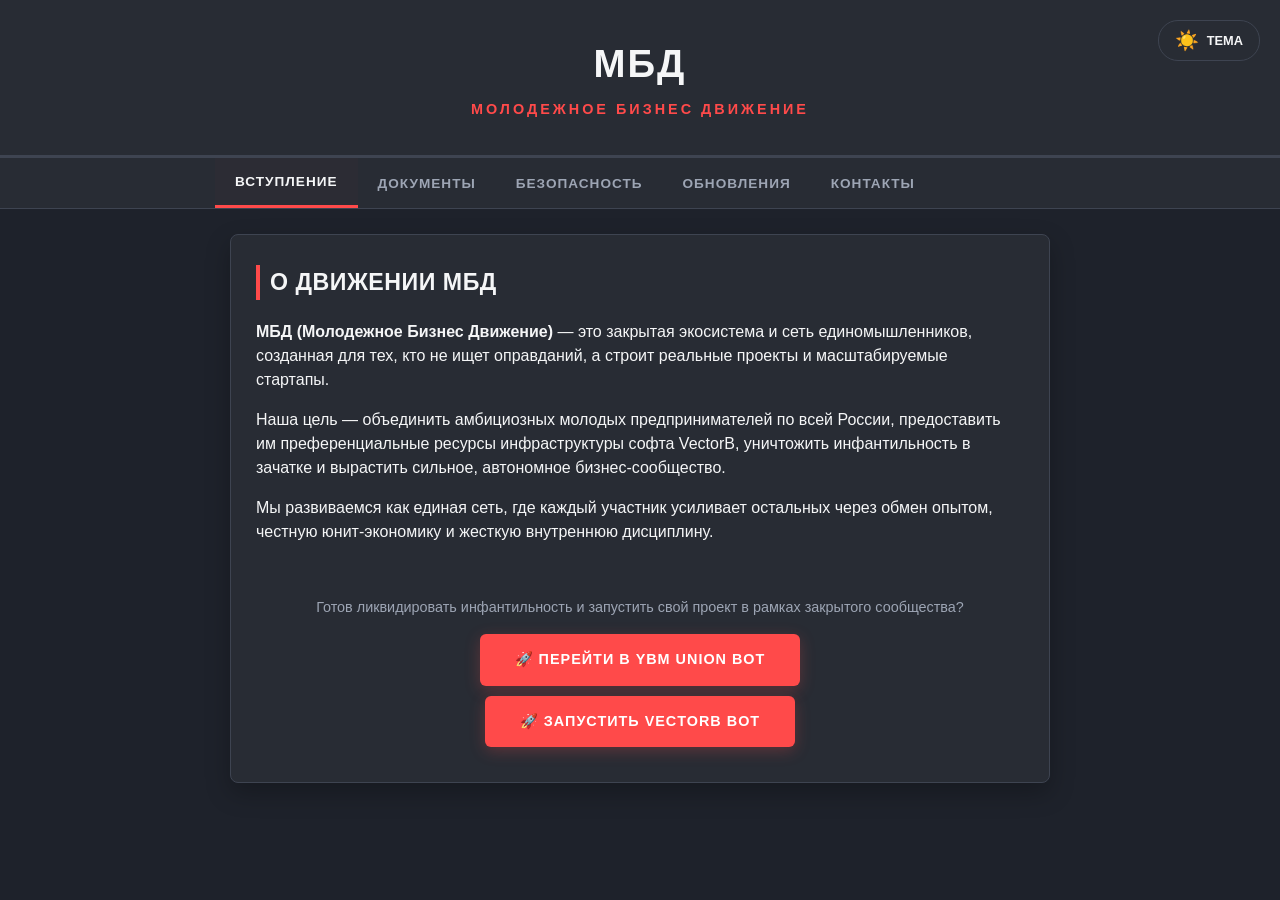
==== index.html @ 282df5e1 "Update index.html" ====
<!DOCTYPE html>
<html lang="ru">
<head>
    <meta charset="UTF-8">
    <meta name="viewport" content="width=device-width, initial-scale=1.0, maximum-scale=1.0, user-scalable=no">
    <title>МБД — Официальная Платформа</title>
    <link rel="stylesheet" href="css/styles.css">
    <style>
        .btn-group {
            display: flex;
            flex-direction: column;
            gap: 10px;
            align-items: center;
            margin-top: 15px;
            margin-bottom: 5px;
        }
    </style>
</head>
<body>

<header>
    <h1>МБД</h1>
    <p>Молодежное Бизнес Движение</p>
    <button class="theme-toggle">
        <span class="icon">☀️</span>
        <span>Тема</span>
    </button>
</header>

<div class="nav-container">
    <div class="nav-tabs">
        <button class="tab-btn active" onclick="openTab(event, 'about')">Вступление</button>
        <button class="tab-btn" onclick="openTab(event, 'docs')">Документы</button>
        <button class="tab-btn" onclick="openTab(event, 'security')">Безопасность</button>
        <button class="tab-btn" onclick="openTab(event, 'updates')">Обновления</button>
        <button class="tab-btn" onclick="openTab(event, 'contacts')">Контакты</button>
    </div>
</div>

<div class="container">

    <div id="about" class="tab-content active">
        <h2>О Движении МБД</h2>
        <p><b>МБД (Молодежное Бизнес Движение)</b> — это закрытая экосистема и сеть единомышленников, созданная для тех, кто не ищет оправданий, а строит реальные проекты и масштабируемые стартапы.</p>
        <p>Наша цель — объединить амбициозных молодых предпринимателей по всей России, предоставить им преференциальные ресурсы инфраструктуры софта VectorB, уничтожить инфантильность в зачатке и вырастить сильное, автономное бизнес-сообщество.</p>
        <p>Мы развиваемся как единая сеть, где каждый участник усиливает остальных через обмен опытом, честную юнит-экономику и жесткую внутреннюю дисциплину.</p>
        <br>
        <p class="muted-p" style="text-align: center;">Готов ликвидировать инфантильность и запустить свой проект в рамках закрытого сообщества?</p>
        <div class="btn-group">
            <a href="https://t.me/YBM_Union_bot" class="btn-link">🚀 Перейти в YBM Union Bot</a>
            <a href="https://t.me/helptoIP_bot" class="btn-link">🚀 Запустить VectorB Bot</a>
        </div>
    </div>

    <div id="docs" class="tab-content">
        <h2>Нормативные Acts и Регламенты</h2>
        <p>Официальные регламенты нашего сообщества. Обязательны к изучению каждым резидентом движения:</p>

        <div class="item-list">
            <div class="list-item">
                <div class="item-info">
                    <b>Манифест МБД v1.0</b>
                    <span>Философия, глобальные цели и миссия развития</span>
                </div>
                <button class="view-btn blue-btn" onclick="openModal('modal-manifest')">Изучить</button>
            </div>
            <div class="list-item">
                <div class="item-info">
                    <b>Кодекс МБД (Правила Игры)</b>
                    <span>Свод внутренних правил чатов и дисциплина движения</span>
                </div>
                <button class="view-btn blue-btn" onclick="openModal('modal-code')">Изучить</button>
            </div>
            <div class="list-item">
                <div class="item-info">
                    <b>Политика конфиденциальности (NDA)</b>
                    <span>Соглашение о неразглашении внутренней инсайдерской информации</span>
                </div>
                <button class="view-btn blue-btn" onclick="openModal('modal-privacy')">Изучить</button>
            </div>
        </div>

        <h3 style="margin-top: 35px;">Иерархическая структура экосистемы</h3>
        <p class="muted-p">Система построена на принципах меритократии: статус и влияние внутри движения подтверждаются исключительно реальными действиями.</p>

        <div class="table-responsive">
            <table class="pdf-table">
                <thead>
                    <tr>
                        <th>Уровень</th>
                        <th>Статус</th>
                        <th>Главная функция</th>
                    </tr>
                </thead>
                <tbody>
                    <tr>
                        <td><b>Уровень 1</b></td>
                        <td>Общий круг</td>
                        <td>Первичный отбор, фильтрация инфантильности, базовая адаптация новичков.</td>
                    </tr>
                    <tr>
                        <td><b>Уровень 2</b></td>
                        <td>Стартаперы</td>
                        <td>Операционное развитие, обмен опытом, краш-тесты бизнес-моделей.</td>
                    </tr>
                    <tr>
                        <td><b>Уровень 3</b></td>
                        <td>Финансисты VIP</td>
                        <td>Стратегическое партнерство, менторство, внутренние пулы капитала и фонды.</td>
                    </tr>
                </tbody>
            </table>
        </div>
    </div>

    <div id="security" class="tab-content">
        <h2>Безопасность и Техническая Документация (VectorB)</h2>
        <p>Экосистема МБД функционирует на базе передовых IT-решений ядра VectorB. Мы уделяем ключевое внимание защите архитектуры передачи и хранения конфиденциальных данных наших резидентов.</p>
        <h3>Защита передачи данных</h3>
        <p>Все запросы клиентов и данные участников внутри Telegram-ботов шифруются и проходят предварительную фильтрацию ИИ. Обмен информацией с серверами баз данных и внешними API (включая DeepSeek API) осуществляется строго по защищенным TLS-протоколам.</p>
        <h3>Безопасность хранения</h3>
        <p>Персональные данные и логи модерации хранятся в изолированных реляционных базах данных с ограниченным уровнем доступа. Любые попытки несанкционированного слива инсайдов мгновенно пресекаются системами автоматической киберзащиты.</p>
    </div>

    <div id="updates" class="tab-content">
        <h2>Лента обновлений платформы</h2>
        <p>Последние технические, архитектурные и организационные изменения в экосистеме МБД:</p>
        <div class="item-list" id="newsList"></div>
    </div>

    <div id="contacts" class="tab-content">
        <h2>Контакты</h2>
        <p>Официальные каналы связи с ядром движения МБД:</p>
        <div class="item-list">
            <div class="list-item">
                <div class="item-info">
                    <b>Связь с ядром</b>
                    <span>Основной канал для вопросов и предложений</span>
                </div>
                <a href="https://t.me/g82891y48927kf93" class="view-btn" target="_blank">Написать</a>
            </div>
            <div class="list-item">
                <div class="item-info">
                    <b>Партнёр VectorB</b>
                    <span>По вопросам партнёрства и интеграций</span>
                </div>
                <a href="https://t.me/vectorBrepresent" class="view-btn blue-btn" target="_blank">Написать</a>
            </div>
        </div>
    </div>
</div>

<div id="modal-manifest" class="modal-overlay" onclick="closeModalOnOverlay(event, 'modal-manifest')">
    <div class="modal-window">
        <h2>МАНИФЕСТ МБД: ТОЧКА ВХОДА</h2>
        <p><b>1. МЫ НЕ ЖДЕМ РАЗРЕШЕНИЯ.</b><br>Нам говорят: «Сначала доучись», «Найди нормальную работу», «Ты еще мал». Мы уважаем образование, но не принимаем режим ожидания. Наш бизнес начинается сейчас. Мы не спрашиваем позволения быть успешными — мы просто ими становимся.</p>
        <p><b>2. АНТИ-ХАЙП И РЕАЛЬНЫЕ ДЕЛА.</b><br>В МБД не место тем, кто «мнет титьки» и кормит завтраками. Мы ценим действие выше идеи. Ошибаться — это нормально. Сидеть на месте и ныть — нет. Здесь либо ты строишь проект, либо ты просто зритель, которому скоро укажут на дверь.</p>
        <p><b>3. ИЕРАРХИЯ РЕЗУЛЬТАТА.</b><br>У нас нет «главных» по знакомству, есть только статус, подтвержденный делом:</p>
        <ul>
            <li><b>Общий круг:</b> Здесь все, кто в теме и хочет расти.</li>
            <li><b>Стартаперы:</b> Те, кто перешел от слов к делу и пилит свой продукт.</li>
            <li><b>Финансисты VIP:</b> Элита. Те, кто уже считает реальную прибыль, понимает экономику и помогает «младшим» не наступить на грабли.</li>
        </ul>
        <p><b>4. ВЗАИМОПОМОЩЬ И РЕСУРСЫ.</b><br>МБД — это не только чат, это доступ к инструментам. Каждый участник получает льготы на экосистему VectorB: помощь в расчетах, упаковку бизнес-планов и аудит. Мы делимся связями и опытом, потому что успех одного из нас — это успех всего движения.</p>
        <p><b>МБД — ЭТО ДВИЖЕНИЕ ТЕХ, КТО РЕШИЛ ВЗЯТЬ СВОЁ.</b></p>
        <button class="modal-close-btn" onclick="closeModal('modal-manifest')">ОК</button>
    </div>
</div>

<div id="modal-code" class="modal-overlay" onclick="closeModalOnOverlay(event, 'modal-code')">
    <div class="modal-window">
        <h2>Кодекс МБД: Правила Игры</h2>
        <p class="muted-p">Вступая в МБД, ты принимаешь эти условия. Незнание не освобождает от бана. У нас нет «второго шанса», есть только дисциплина.</p>
        <h3>1. ЧТО НУЖНО И МОЖНО ДЕЛАТЬ:</h3>
        <ul>
            <li><b>Действовать.</b> Твоя главная задача — прогресс. Задавай вопросы по делу, делись результатами, предлагай идеи.</li>
            <li><b>Помогать своим.</b> Если ты шаришь в теме, в которой новичок «плавает» — помоги. Мы растем как сеть, а не как стадо одиночек.</li>
            <li><b>Аргументировать.</b> Любая критика чужого стартапа должна быть обоснованной. «Это фигня» — бан.</li>
            <li><b>Использовать ресурсы.</b> Пользуйся преференциями VectorB с умом.</li>
        </ul>
        <h3>2. КАТЕГОРИЧЕСКИ ЗАПРЕЩЕНО:</h3>
        <ul>
            <li><b>Инфантильность и нытье.</b> Нам нужны те, кто ищет способы, а не оправдания. Фразы в стиле «я слишком молод» — билет на выход.</li>
            <li><b>Токсичность и деструктив.</b> Переход на личности, оскорбления участников, высмеивание чужих идей.</li>
            <li><b>Спам и «темки».</b> Попытки впарить участникам сомнительные схемы, пирамиды или рекламу.</li>
            <li><b>Слив информации.</b> Всё, что обсуждается внутри закрытых групп, остается внутри. За слив — вечный бан.</li>
        </ul>
        <button class="modal-close-btn" onclick="closeModal('modal-code')">ОК</button>
    </div>
</div>

<div id="modal-privacy" class="modal-overlay" onclick="closeModalOnOverlay(event, 'modal-privacy')">
    <div class="modal-window">
        <h2>ПОЛИТИКА КОНФИДЕНЦИАЛЬНОСТИ И ОБРАБОТКИ ПЕРСОНАЛЬНЫХ ДАННЫХ VectorB</h2>
        <p><b>1. ОБЩИЕ ПОЛОЖЕНИЯ</b><br>Настоящая Политика определяет порядок обработки и защиты информации о Пользователях, которая может быть получена проектом VectorB во время использования Пользователем Telegram-бота. Целью является надлежащая защита данных от несанкционированного доступа.</p>
        <p><b>2. СБОР И ЦЕЛИ ОБРАБОТКИ ДАННЫХ</b><br>Проект собирает только те данные, которые необходимы для верификации Пользователя: имя (псевдоним), ответы на вопросы анкеты и контактные данные в Telegram. Цели: идентификация, проверка квалификации (статуса) для предоставления доступа к закрытым ресурсам и обеспечение обратной связи.</p>
        <p><b>3. ЗАЩИТА ИНТЕЛЛЕКТУАЛЬНОЙ СОБСТВЕННОСТИ (NDA)</b><br>Все идеи, концепции, бизнес-планы и стратегии, передаваемые Пользователем в процессе анкетирования, признаются конфиденциальной информацией. Администрация обязуется не использовать полученную информацию в собственных коммерческих целях и не передавать её третьим лицам без явного согласия Пользователя. Обработка данных нейросетевыми модели (DeepSeek API) происходит в изолированном режиме без включения данных Пользователя в общие обучающие выборки (Data Training Opt-out).</p>
        <p><b>4. ТЕХНИЧЕСКАЯ БЕЗОПАСНОСТЬ</b><br>Хранение осуществляется на защищенных серверах с применением средств шифрования. Доступ к администрированию бота имеет строго ограниченный круг лиц. Пользователь имеет право в любой момент потребовать удаления своей анкеты и всех связанных с ней данных.</p>
        <button class="modal-close-btn" onclick="closeModal('modal-privacy')">ОК</button>
    </div>
</div>

<div id="modal-update-ai" class="modal-overlay" onclick="closeModalOnOverlay(event, 'modal-update-ai')">
    <div class="modal-window">
        <h2>Детали обновления: Автомодерация чата</h2>
        <p class="muted-p">Дата релиза: 21 мая 2026 г.</p>
        <p><b>Что было сделано:</b></p>
        <ul>
            <li><b>Интеграция ИИ DeepSeek:</b> В ядро фильтрации чата успешно встроен искусственный интеллект. Бот теперь на лету распознает скрытый спам, рекламу «темок», токсичные высказывания и нецензурную брань.</li>
            <li><b>Премодерация нарушений:</b> При обнаружении подозрительной активности ИИ не просто удаляет текст, а мгновенно пересылает карточку нарушения в личные сообщения Администратора для принятия ручного решения (бан/варн).</li>
            <li><b>Защитная капча:</b> Для новых участников внедрена геймифицированная капча с подсчетом флагов, которая полностью блокирует спам-скрипты на входе.</li>
        </ul>
        <button class="modal-close-btn blue-btn" onclick="closeModal('modal-update-ai')">ОК</button>
    </div>
</div>

<div id="modal-update-web" class="modal-overlay" onclick="closeModalOnOverlay(event, 'modal-update-web')">
    <div class="modal-window">
        <h2>Детали обновления: Масштабирование веб-платформы</h2>
        <p class="muted-p">Дата релиза: 15 мая 2026 г.</p>
        <p><b>Что было сделано:</b></p>
        <ul>
            <li><b>Новый веб-интерфейс:</b> Дизайн сайта полностью адаптирован под строгий, минималистичный стиль официальных регламентов движения МБД (Slate-Grey палитра с контрастными линиями).</li>
            <li><b>Интерактивные модальные окна:</b> Все важные нормативные документы и технические описания убраны во всплывающие окна, оптимизируя пространство и скорость загрузки сайта.</li>
            <li><b>Адаптивность:</b> Интерфейс полностью переработан для бесшовного открытия как через стандартные браузеры, так и внутри WebApp окон мессенджера Telegram.</li>
        </ul>
        <button class="modal-close-btn blue-btn" onclick="closeModal('modal-update-web')">ОК</button>
    </div>
</div>

<div id="universal-news-modal" class="modal-overlay" onclick="closeModalOnOverlay(event, 'universal-news-modal')">
    <div class="modal-window">
        <h2 id="modal-news-title">Название новости</h2>
        <p class="muted-p" id="modal-news-date">Дата</p>
        <div id="modal-news-text" style="margin-top: 15px; color: var(--text-white); font-size: 0.95rem;">
            Текст новости...
        </div>
        <button class="modal-close-btn blue-btn" onclick="closeModal('universal-news-modal')">ОК</button>
    </div>
</div>

<script src="js/main.js"></script>
</body>
</html>
---- css/styles.css ----
:root {
    --bg-main: #1e222b;        /* Глубокий темно-серый */
    --bg-card: #282c34;        /* Графитовый для блоков */
    --accent-red: #ff4a4a;     /* Огненно-красный акцент движения МБД */
    --accent-blue: #4a9eff;    /* Синий акцент для обновлений */
    --text-white: #f5f6f7;     /* Чистый текст */
    --text-muted: #9da5b4;     /* Смягченный текст */
    --border-color: #3e4451;   /* Разделительные линии */
    --input-bg: rgba(0, 0, 0, 0.15);
}

/* Светлая тема - улучшенная читаемость */
[data-theme="light"] {
    --bg-main: #f5f6f7;        /* Светлый фон */
    --bg-card: #ffffff;        /* Белый для блоков */
    --accent-red: #d32f2f;     /* Темно-красный акцент */
    --accent-blue: #1976d2;    /* Темно-синий акцент */
    --text-white: #1a1a1a;     /* Темный текст */
    --text-muted: #4a5568;     /* Смягченный текст */
    --border-color: #e2e8f0;   /* Светлые разделительные линии */
    --input-bg: #f7fafc;
}

/* Общие системные настройки для мобилок */
* {
    box-sizing: border-box;
    -webkit-tap-highlight-color: transparent; /* Убираем синий блик при клике на телефоне */
}

body {
    background-color: var(--bg-main);
    color: var(--text-white);
    font-family: -apple-system, BlinkMacSystemFont, "Segoe UI", Roboto, Helvetica, Arial, sans-serif;
    margin: 0;
    padding: 0;
    line-height: 1.5;
    overflow-x: hidden; /* Защита от горизонтального скролла всего сайта */
}

/* Строгая шапка */
header {
    background-color: var(--bg-card);
    padding: 35px 15px;
    text-align: center;
    border-bottom: 3px solid var(--border-color);
    box-shadow: 0 4px 15px rgba(0,0,0,0.2);
    position: relative;
}

header h1 {
    margin: 0;
    font-size: 2.4rem;
    font-weight: 800;
    letter-spacing: 2px;
    text-transform: uppercase;
}

header p {
    color: var(--accent-red);
    margin: 6px 0 0 0;
    font-weight: 700;
    text-transform: uppercase;
    font-size: 0.9rem;
    letter-spacing: 3px;
}

/* Переключатель темы */
.theme-toggle {
    position: absolute;
    top: 20px;
    right: 20px;
    background: var(--bg-card);
    border: 1px solid var(--border-color);
    border-radius: 20px;
    padding: 8px 16px;
    cursor: pointer;
    display: flex;
    align-items: center;
    gap: 8px;
    transition: all 0.3s ease;
    z-index: 1000;
}

.theme-toggle:hover {
    border-color: var(--accent-red);
    transform: scale(1.05);
}

.theme-toggle span {
    font-size: 0.8rem;
    font-weight: 700;
    text-transform: uppercase;
    color: var(--text-white);
}

.theme-toggle .icon {
    font-size: 1.2rem;
}

/* Навигация — адаптивная лента вкладок */
.nav-container {
    background: var(--bg-card);
    border-bottom: 1px solid var(--border-color);
    position: sticky;
    top: 0;
    z-index: 100;
}

.nav-tabs {
    display: flex;
    max-width: 850px;
    margin: 0 auto;
    overflow-x: auto;
    scrollbar-width: none; /* Прячем скроллбар в Firefox */
    -webkit-overflow-scrolling: touch; /* Плавный скролл пальцем на iOS */
}

.nav-tabs::-webkit-scrollbar {
    display: none; /* Прячем скроллбар в Chrome/Safari */
}

.tab-btn {
    background: none;
    border: none;
    color: var(--text-muted);
    padding: 16px 20px;
    cursor: pointer;
    font-size: 0.85rem;
    font-weight: 700;
    text-transform: uppercase;
    letter-spacing: 1px;
    transition: all 0.2s ease;
    white-space: nowrap;
    flex-shrink: 0; /* Компоненты меню не сжимаются */
}

.tab-btn:hover, .tab-btn.active {
    color: var(--text-white);
    border-bottom: 3px solid var(--accent-red);
    background-color: rgba(255, 74, 74, 0.02);
}

/* Главный контейнер */
.container {
    max-width: 850px;
    margin: 25px auto;
    padding: 0 15px;
}

.tab-content {
    display: none;
    background-color: var(--bg-card);
    padding: 30px 25px;
    border-radius: 8px;
    border: 1px solid var(--border-color);
    box-shadow: 0 10px 25px rgba(0,0,0,0.25);
}

.tab-content.active {
    display: block;
}

/* Стилизация заголовков и текстов */
h2 {
    color: var(--text-white);
    font-size: 1.45rem;
    font-weight: 700;
    border-left: 4px solid var(--accent-red);
    padding-left: 10px;
    margin-top: 0;
    margin-bottom: 20px;
    text-transform: uppercase;
    letter-spacing: 0.5px;
}

h3 {
    color: var(--accent-red);
    font-size: 1.15rem;
    font-weight: 700;
    margin-top: 25px;
    margin-bottom: 12px;
    text-transform: uppercase;
}

p {
    color: var(--text-white);
    font-size: 1rem;
    margin-bottom: 15px;
}

.muted-p {
    color: var(--text-muted);
    font-size: 0.9rem;
}

/* Списки элементов (Документы и Обновления) */
.item-list {
    margin: 20px 0;
}

.list-item {
    background: var(--input-bg);
    border: 1px solid var(--border-color);
    border-radius: 6px;
    padding: 15px 20px;
    margin-bottom: 12px;
    display: flex;
    justify-content: space-between;
    align-items: center;
    transition: border-color 0.2s ease;
}

.list-item:hover {
    border-color: var(--accent-red);
}

.list-item.blue-hover:hover {
    border-color: var(--accent-blue);
}

.item-info {
    padding-right: 10px;
}

.item-info b {
    display: block;
    color: var(--text-white);
    font-size: 1.05rem;
}

.item-info span {
    display: block;
    color: var(--text-muted);
    font-size: 0.85rem;
    margin-top: 2px;
}

/* Кнопки «Изучить» и действия */
.view-btn {
    background: transparent;
    border: 1px solid var(--accent-red);
    color: var(--accent-red);
    padding: 8px 18px;
    border-radius: 4px;
    cursor: pointer;
    font-weight: 700;
    font-size: 0.8rem;
    text-transform: uppercase;
    transition: all 0.2s;
    white-space: nowrap;
    text-decoration: none;
    display: inline-block;
    text-align: center;
}

.view-btn:hover {
    background: var(--accent-red);
    color: #fff;
}

.view-btn.blue-btn {
    border-color: var(--accent-blue);
    color: var(--accent-blue);
}

.view-btn.blue-btn:hover {
    background: var(--accent-blue);
    color: #fff;
}

/* Главная кнопка отбора */
.btn-link {
    display: inline-block;
    background-color: var(--accent-red);
    color: #fff;
    padding: 15px 35px;
    border-radius: 6px;
    font-weight: 700;
    text-transform: uppercase;
    font-size: 0.9rem;
    letter-spacing: 1px;
    text-decoration: none;
    transition: opacity 0.2s ease;
    box-shadow: 0 4px 15px rgba(255, 74, 74, 0.25);
    width: auto;
}

.btn-link:hover {
    opacity: 0.9;
}

/* Контейнер для адаптивной прокрутки таблицы */
.table-responsive {
    width: 100%;
    overflow-x: auto;
    -webkit-overflow-scrolling: touch;
    margin: 20px 0;
    border: 1px solid var(--border-color);
    border-radius: 6px;
}

.pdf-table {
    width: 100%;
    border-collapse: collapse;
    font-size: 0.9rem;
    min-width: 550px; /* Гарантирует, что на мобилках таблица сохранит читаемый вид при скролле */
}

.pdf-table th, .pdf-table td {
    border: none;
    border-bottom: 1px solid var(--border-color);
    padding: 12px 15px;
    text-align: left;
}

.pdf-table tr:last-child td {
    border-bottom: none;
}

.pdf-table th {
    background-color: var(--input-bg);
    color: var(--accent-red);
    text-transform: uppercase;
    font-size: 0.8rem;
    letter-spacing: 1px;
}

/* --- ПОЛНОСТЬЮ АДАПТИВНЫЕ МОДАЛЬНЫЕ ОКНА --- */
.modal-overlay {
    display: none;
    position: fixed;
    top: 0;
    left: 0;
    width: 100%;
    height: 100%;
    background: rgba(0, 0, 0, 0.75);
    z-index: 1000;
    justify-content: center;
    align-items: center;
    padding: 12px; /* Отступы от краев экрана телефона */
}

.modal-overlay.active {
    display: flex;
}

.modal-window {
    background: var(--bg-card);
    border: 1px solid var(--border-color);
    border-radius: 10px;
    width: 100%;
    max-width: 600px;
    max-height: 85vh; /* Окно никогда не вылезет за пределы высоты экрана */
    overflow-y: auto; /* Внутренний вертикальный скролл */
    padding: 25px;
    box-shadow: 0 15px 40px rgba(0,0,0,0.5);
    -webkit-overflow-scrolling: touch;
}

.modal-window h2 {
    margin-bottom: 15px;
    font-size: 1.3rem;
    border-left-width: 3px;
}

.modal-window h3 {
    font-size: 1rem;
    margin-top: 20px;
}

.modal-window ul {
    padding-left: 18px;
    margin: 10px 0;
}

.modal-window li {
    margin-bottom: 6px;
    font-size: 0.9rem;
}

.modal-close-btn {
    background: var(--accent-red);
    color: #fff;
    border: none;
    padding: 10px 24px;
    border-radius: 4px;
    font-weight: 700;
    text-transform: uppercase;
    cursor: pointer;
    float: right;
    margin-top: 15px;
    font-size: 0.8rem;
    width: auto;
}

.modal-close-btn.blue-btn {
    background: var(--accent-blue);
}

/* --- МЕДИА-ЗАПРОСЫ ДЛЯ СМАРТФОНОВ (ЭКРАНЫ МЕНЬШЕ 650px) --- */
@media (max-width: 650px) {
    header { padding: 25px 10px; }
    header h1 { font-size: 1.9rem; }
    header p { font-size: 0.75rem; letter-spacing: 2px; }

    .theme-toggle {
        position: static;
        margin: 15px auto 0;
    }

    .tab-btn { padding: 14px 15px; font-size: 0.8rem; }
    .tab-content { padding: 20px 15px; border-radius: 6px; }

    h2 { font-size: 1.25rem; margin-bottom: 15px; }
    h3 { font-size: 1.05rem; }
    p { font-size: 0.95rem; }

    /* Перестраиваем плашки документов/обновлений в вертикальный стек */
    .list-item {
        flex-direction: column;
        align-items: stretch; /* Растягиваем элементы на всю ширину */
        padding: 15px;
    }

    .item-info {
        padding-right: 0;
        margin-bottom: 12px; /* Отступ между текстом и кнопкой */
    }

    .view-btn {
        width: 100%; /* Кнопка становится широкой и удобной для тапа */
        text-align: center;
        padding: 10px;
    }

    .btn-link {
        width: 100%; /* Главная кнопка на вступлении тоже во весь экран телефона */
        text-align: center;
    }

    .modal-window {
        padding: 20px 15px;
    }
    
    .modal-close-btn {
        width: 100%; /* Кнопка ОК в модалке тоже на весь экран */
        text-align: center;
        margin-top: 20px;
    }
}
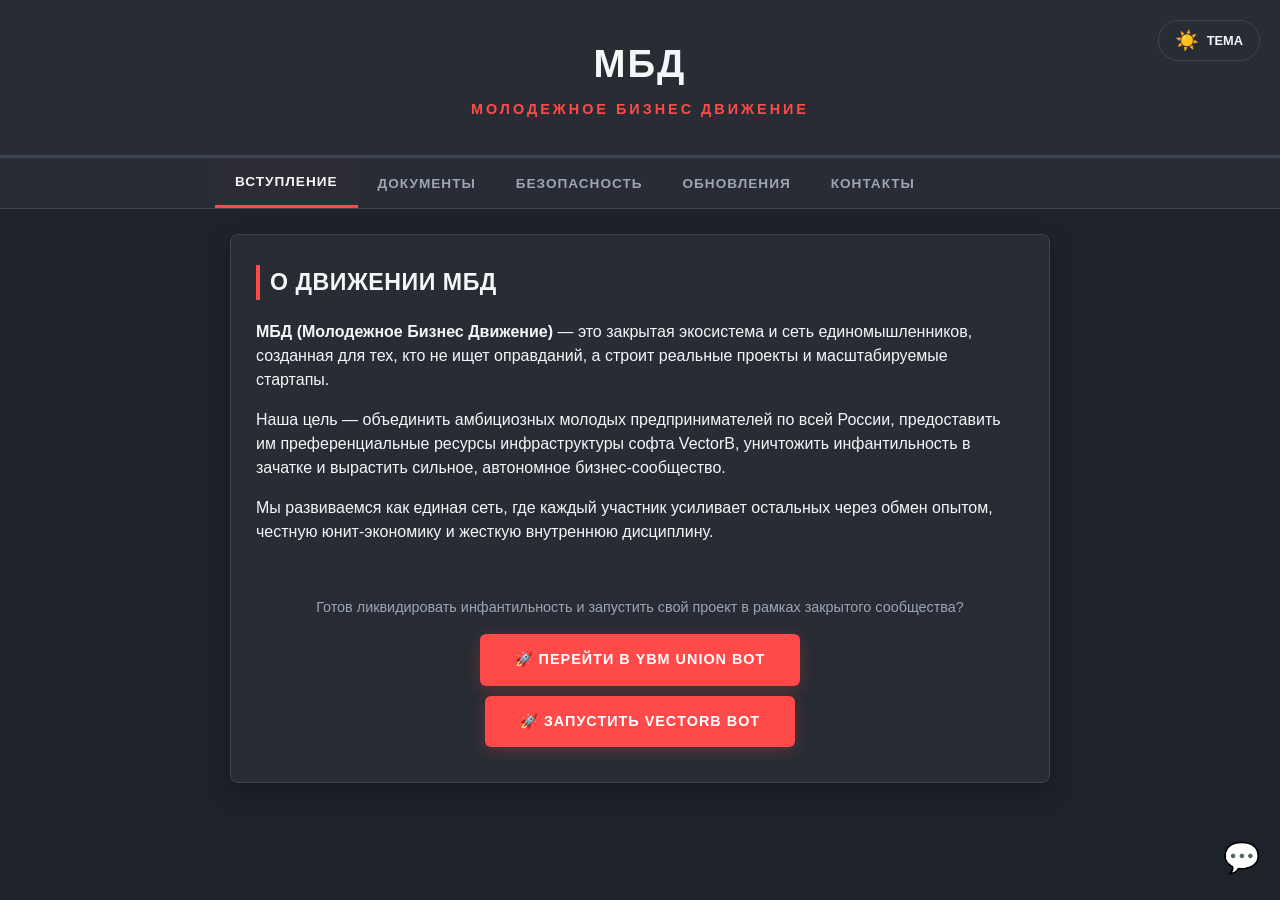
==== commit 30509050: "Update index.html" ====
--- a/index.html
+++ b/index.html
@@ -240,5 +240,23 @@
 </div>
 
 <script src="js/main.js"></script>
+
+<div id="chat-bubble" onclick="toggleChat()">💬</div>
+
+<div id="ai-chat-window" class="hidden">
+    <div id="chat-header">VectorB Assistant</div>
+    <div id="chat-messages"></div>
+    <input type="text" id="chat-input" placeholder="Задайте вопрос...">
+</div>
+
+<style>
+#chat-bubble { position: fixed; bottom: 20px; right: 20px; cursor: pointer; font-size: 30px; }
+#ai-chat-window { position: fixed; bottom: 80px; right: 20px; width: 300px; height: 400px; background: #1a1a1a; border: 1px solid #444; border-radius: 10px; display: flex; flex-direction: column; }
+#chat-messages { flex: 1; overflow-y: auto; padding: 10px; color: white; font-size: 14px; }
+#chat-input { padding: 10px; border: none; border-top: 1px solid #444; background: #222; color: white; }
+.hidden { display: none !important; }
+</style>
+
+
 </body>
 </html>
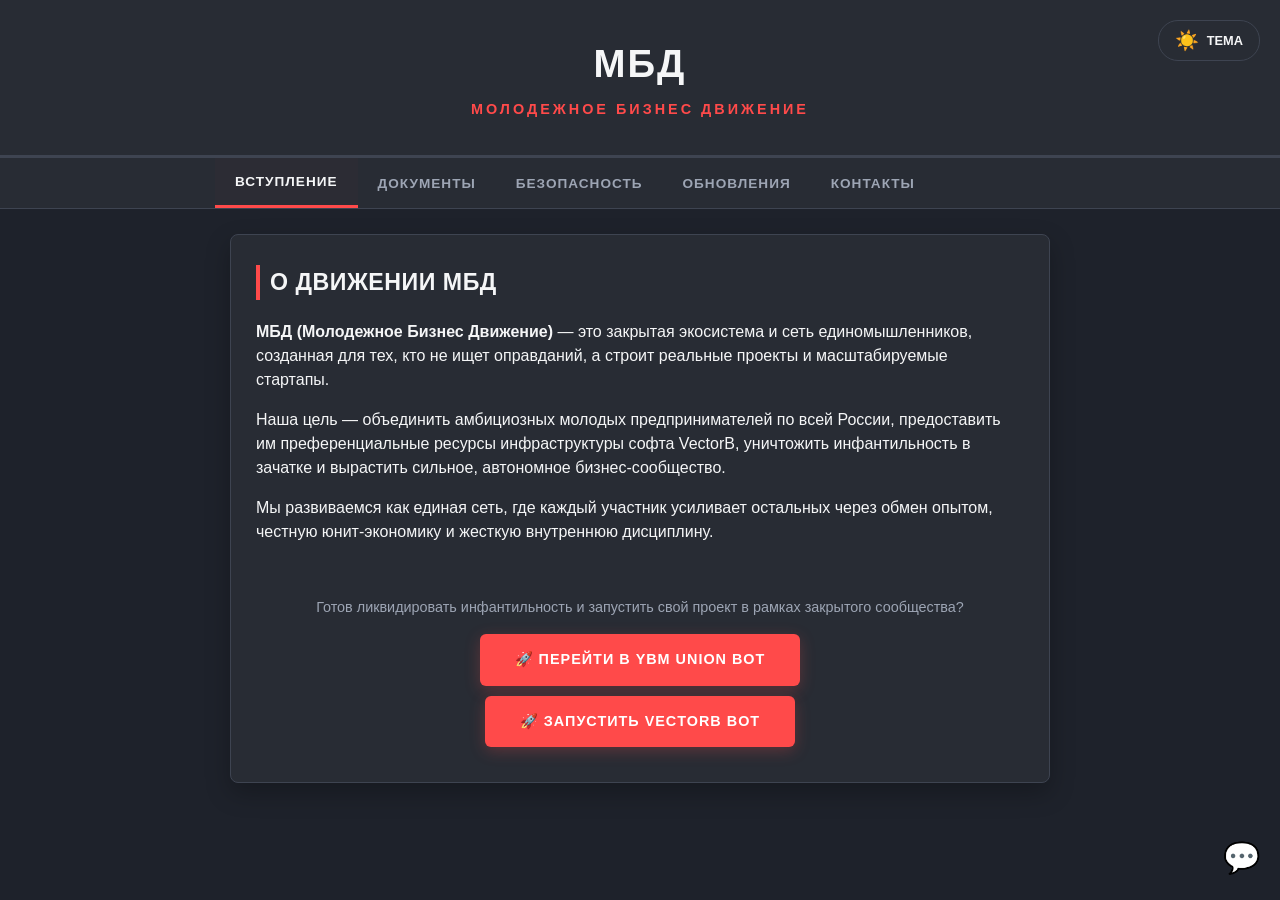
==== commit 73ccce37: "Update index.html" ====
--- a/index.html
+++ b/index.html
@@ -256,7 +256,18 @@
 #chat-input { padding: 10px; border: none; border-top: 1px solid #444; background: #222; color: white; }
 .hidden { display: none !important; }
 </style>
-
+<div id="chat-bubble" onclick="toggleChat()">💬</div>
+
+<div id="ai-chat-window" class="hidden">
+    <div id="chat-header">VectorB Assistant 🤖</div>
+    <div id="chat-messages">
+        <div class="ai-msg">Привет! Я помощник VectorB. Что тебя интересует?</div>
+    </div>
+    <div id="chat-input-area">
+        <input type="text" id="chat-input" placeholder="Введите вопрос...">
+        <button id="send-btn" onclick="sendMessage()">➤</button>
+    </div>
+</div>
 
 </body>
 </html>
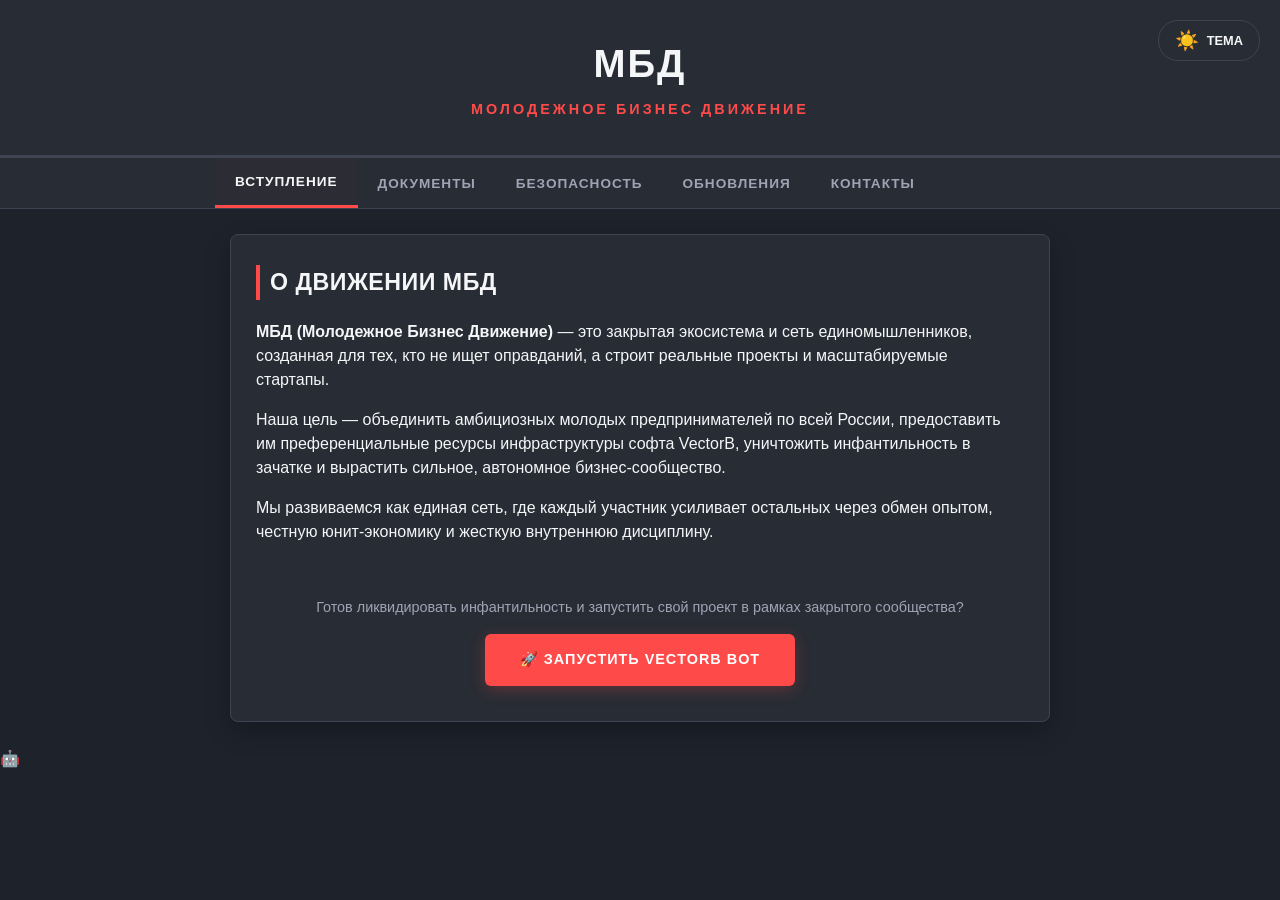
==== commit 7695edae: "Update index.html" ====
--- a/index.html
+++ b/index.html
@@ -5,16 +5,6 @@
     <meta name="viewport" content="width=device-width, initial-scale=1.0, maximum-scale=1.0, user-scalable=no">
     <title>МБД — Официальная Платформа</title>
     <link rel="stylesheet" href="css/styles.css">
-    <style>
-        .btn-group {
-            display: flex;
-            flex-direction: column;
-            gap: 10px;
-            align-items: center;
-            margin-top: 15px;
-            margin-bottom: 5px;
-        }
-    </style>
 </head>
 <body>
 
@@ -44,10 +34,10 @@
         <p><b>МБД (Молодежное Бизнес Движение)</b> — это закрытая экосистема и сеть единомышленников, созданная для тех, кто не ищет оправданий, а строит реальные проекты и масштабируемые стартапы.</p>
         <p>Наша цель — объединить амбициозных молодых предпринимателей по всей России, предоставить им преференциальные ресурсы инфраструктуры софта VectorB, уничтожить инфантильность в зачатке и вырастить сильное, автономное бизнес-сообщество.</p>
         <p>Мы развиваемся как единая сеть, где каждый участник усиливает остальных через обмен опытом, честную юнит-экономику и жесткую внутреннюю дисциплину.</p>
+        
         <br>
         <p class="muted-p" style="text-align: center;">Готов ликвидировать инфантильность и запустить свой проект в рамках закрытого сообщества?</p>
-        <div class="btn-group">
-            <a href="https://t.me/YBM_Union_bot" class="btn-link">🚀 Перейти в YBM Union Bot</a>
+        <div style="text-align: center; margin-top: 15px; margin-bottom: 5px;">
             <a href="https://t.me/helptoIP_bot" class="btn-link">🚀 Запустить VectorB Bot</a>
         </div>
     </div>
@@ -55,34 +45,43 @@
     <div id="docs" class="tab-content">
         <h2>Нормативные Acts и Регламенты</h2>
         <p>Официальные регламенты нашего сообщества. Обязательны к изучению каждым резидентом движения:</p>
-
+        
         <div class="item-list">
             <div class="list-item">
                 <div class="item-info">
                     <b>Манифест МБД v1.0</b>
                     <span>Философия, глобальные цели и миссия развития</span>
                 </div>
-                <button class="view-btn blue-btn" onclick="openModal('modal-manifest')">Изучить</button>
+                <div style="display: flex; gap: 8px; flex-wrap: wrap;">
+                    <button class="view-btn" onclick="openModal('modal-manifest')">Изучить</button>
+                    <a href="docs/manifest.pdf" class="view-btn" target="_blank" download>📄 PDF</a>
+                </div>
             </div>
             <div class="list-item">
                 <div class="item-info">
                     <b>Кодекс МБД (Правила Игры)</b>
                     <span>Свод внутренних правил чатов и дисциплина движения</span>
                 </div>
-                <button class="view-btn blue-btn" onclick="openModal('modal-code')">Изучить</button>
+                <div style="display: flex; gap: 8px; flex-wrap: wrap;">
+                    <button class="view-btn" onclick="openModal('modal-code')">Изучить</button>
+                    <a href="docs/codex.pdf" class="view-btn" target="_blank" download>📄 PDF</a>
+                </div>
             </div>
             <div class="list-item">
                 <div class="item-info">
                     <b>Политика конфиденциальности (NDA)</b>
                     <span>Соглашение о неразглашении внутренней инсайдерской информации</span>
                 </div>
-                <button class="view-btn blue-btn" onclick="openModal('modal-privacy')">Изучить</button>
+                <div style="display: flex; gap: 8px; flex-wrap: wrap;">
+                    <button class="view-btn" onclick="openModal('modal-privacy')">Изучить</button>
+                    <a href="docs/privacy.pdf" class="view-btn" target="_blank" download>📄 PDF</a>
+                </div>
             </div>
         </div>
 
         <h3 style="margin-top: 35px;">Иерархическая структура экосистемы</h3>
         <p class="muted-p">Система построена на принципах меритократии: статус и влияние внутри движения подтверждаются исключительно реальными действиями.</p>
-
+        
         <div class="table-responsive">
             <table class="pdf-table">
                 <thead>
@@ -116,21 +115,25 @@
     <div id="security" class="tab-content">
         <h2>Безопасность и Техническая Документация (VectorB)</h2>
         <p>Экосистема МБД функционирует на базе передовых IT-решений ядра VectorB. Мы уделяем ключевое внимание защите архитектуры передачи и хранения конфиденциальных данных наших резидентов.</p>
+        
         <h3>Защита передачи данных</h3>
         <p>Все запросы клиентов и данные участников внутри Telegram-ботов шифруются и проходят предварительную фильтрацию ИИ. Обмен информацией с серверами баз данных и внешними API (включая DeepSeek API) осуществляется строго по защищенным TLS-протоколам.</p>
+        
         <h3>Безопасность хранения</h3>
         <p>Персональные данные и логи модерации хранятся в изолированных реляционных базах данных с ограниченным уровнем доступа. Любые попытки несанкционированного слива инсайдов мгновенно пресекаются системами автоматической киберзащиты.</p>
     </div>
 
     <div id="updates" class="tab-content">
-        <h2>Лента обновлений платформы</h2>
-        <p>Последние технические, архитектурные и организационные изменения в экосистеме МБД:</p>
-        <div class="item-list" id="newsList"></div>
-    </div>
+    <h2>Лента обновлений платформы</h2>
+    <p>Последние технические, архитектурные и организационные изменения в экосистеме МБД:</p>
+    
+    <div class="item-list" id="newsList"></div>
+</div>
 
     <div id="contacts" class="tab-content">
         <h2>Контакты</h2>
         <p>Официальные каналы связи с ядром движения МБД:</p>
+        
         <div class="item-list">
             <div class="list-item">
                 <div class="item-info">
@@ -147,6 +150,20 @@
                 <a href="https://t.me/vectorBrepresent" class="view-btn blue-btn" target="_blank">Написать</a>
             </div>
         </div>
+    </div>
+
+</div>
+
+<div id="ai-assistant-btn" class="ai-btn" onclick="openModal('modal-ai-chat')">
+    <span>🤖</span>
+</div>
+
+<div id="modal-ai-chat" class="modal-overlay" onclick="closeModalOnOverlay(event, 'modal-ai-chat')">
+    <div class="modal-window">
+        <h2>VectorB Assistant</h2>
+        <p>Привет! Я помощник VectorB. Задай свой вопрос по экосистеме МБД.</p>
+        <textarea placeholder="Введите ваш запрос..." style="width: 100%; height: 100px; background: var(--input-bg); border: 1px solid var(--border-color); color: var(--text-white); padding: 10px; border-radius: 4px;"></textarea>
+        <button class="modal-close-btn" onclick="closeModal('modal-ai-chat')">Отправить</button>
     </div>
 </div>
 
@@ -227,7 +244,6 @@
         <button class="modal-close-btn blue-btn" onclick="closeModal('modal-update-web')">ОК</button>
     </div>
 </div>
-
 <div id="universal-news-modal" class="modal-overlay" onclick="closeModalOnOverlay(event, 'universal-news-modal')">
     <div class="modal-window">
         <h2 id="modal-news-title">Название новости</h2>
@@ -240,34 +256,5 @@
 </div>
 
 <script src="js/main.js"></script>
-
-<div id="chat-bubble" onclick="toggleChat()">💬</div>
-
-<div id="ai-chat-window" class="hidden">
-    <div id="chat-header">VectorB Assistant</div>
-    <div id="chat-messages"></div>
-    <input type="text" id="chat-input" placeholder="Задайте вопрос...">
-</div>
-
-<style>
-#chat-bubble { position: fixed; bottom: 20px; right: 20px; cursor: pointer; font-size: 30px; }
-#ai-chat-window { position: fixed; bottom: 80px; right: 20px; width: 300px; height: 400px; background: #1a1a1a; border: 1px solid #444; border-radius: 10px; display: flex; flex-direction: column; }
-#chat-messages { flex: 1; overflow-y: auto; padding: 10px; color: white; font-size: 14px; }
-#chat-input { padding: 10px; border: none; border-top: 1px solid #444; background: #222; color: white; }
-.hidden { display: none !important; }
-</style>
-<div id="chat-bubble" onclick="toggleChat()">💬</div>
-
-<div id="ai-chat-window" class="hidden">
-    <div id="chat-header">VectorB Assistant 🤖</div>
-    <div id="chat-messages">
-        <div class="ai-msg">Привет! Я помощник VectorB. Что тебя интересует?</div>
-    </div>
-    <div id="chat-input-area">
-        <input type="text" id="chat-input" placeholder="Введите вопрос...">
-        <button id="send-btn" onclick="sendMessage()">➤</button>
-    </div>
-</div>
-
 </body>
 </html>
--- a/css/styles.css
+++ b/css/styles.css
@@ -447,4 +447,26 @@
         text-align: center;
         margin-top: 20px;
     }
-}
+    /* Кнопка-пузырек */
+#chat-bubble {
+    position: fixed; bottom: 30px; right: 30px; width: 60px; height: 60px;
+    background: #007bff; border-radius: 50%; display: flex; align-items: center;
+    justify-content: center; cursor: pointer; font-size: 24px; box-shadow: 0 4px 15px rgba(0,123,255,0.4);
+    transition: transform 0.3s; z-index: 1000;
+}
+#chat-bubble:hover { transform: scale(1.1); }
+
+/* Окно чата */
+#ai-chat-window {
+    position: fixed; bottom: 100px; right: 30px; width: 350px; height: 500px;
+    background: #121212; border-radius: 15px; border: 1px solid #333;
+    display: flex; flex-direction: column; overflow: hidden; z-index: 1000;
+}
+#chat-header { background: #1f1f1f; padding: 15px; color: #fff; font-weight: bold; border-bottom: 1px solid #333; }
+#chat-messages { flex: 1; padding: 15px; overflow-y: auto; color: #ddd; }
+
+/* Поле ввода */
+#chat-input-area { display: flex; padding: 10px; background: #1f1f1f; }
+#chat-input { flex: 1; padding: 10px; border: none; border-radius: 5px; background: #2a2a2a; color: white; }
+#send-btn { background: #007bff; color: white; border: none; padding: 0 15px; margin-left: 5px; cursor: pointer; border-radius: 5px; }
+}
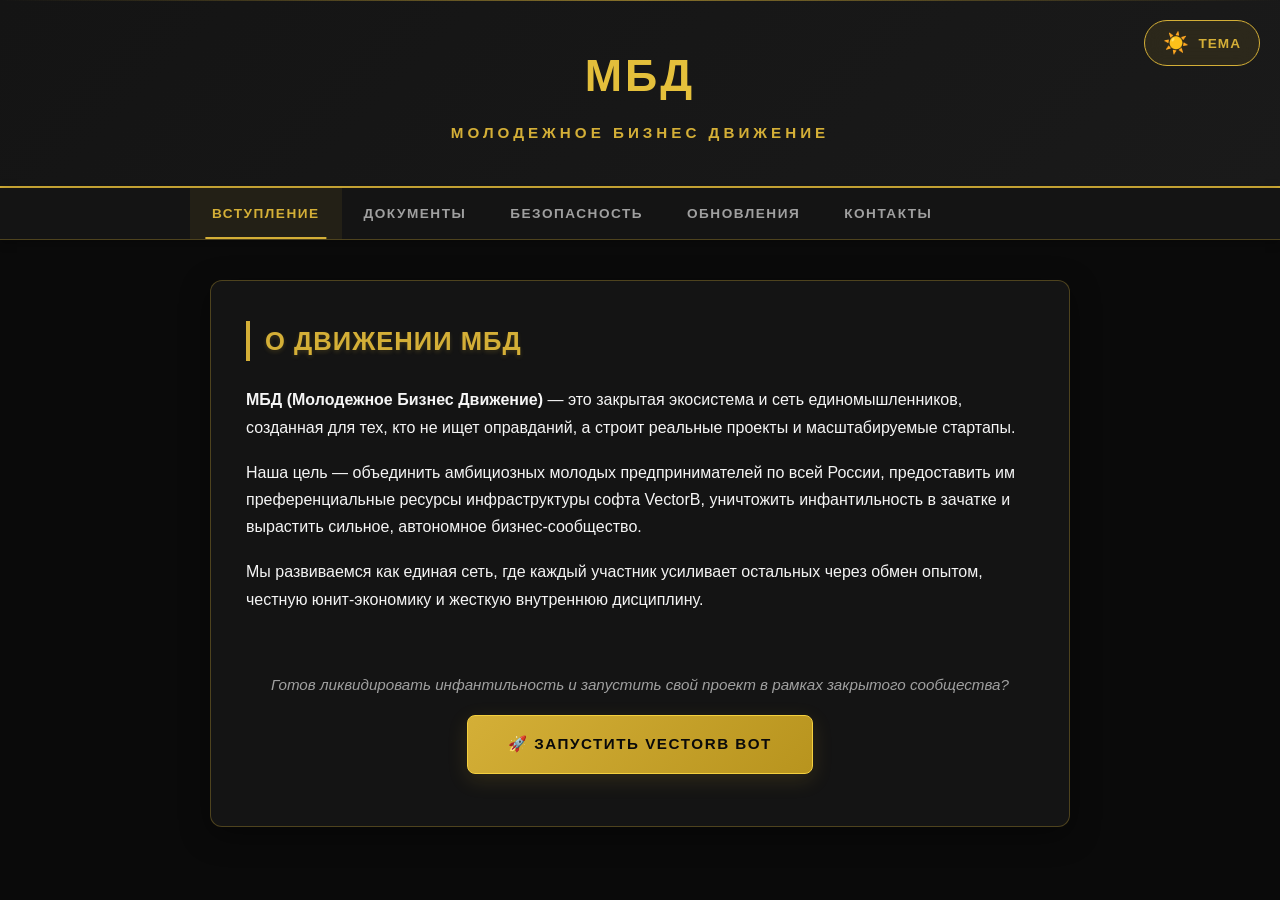
==== commit 89f1a172: "Rename index (1).html to index.html" ====
--- a/index.html
+++ b/index.html
@@ -52,30 +52,21 @@
                     <b>Манифест МБД v1.0</b>
                     <span>Философия, глобальные цели и миссия развития</span>
                 </div>
-                <div style="display: flex; gap: 8px; flex-wrap: wrap;">
-                    <button class="view-btn" onclick="openModal('modal-manifest')">Изучить</button>
-                    <a href="docs/manifest.pdf" class="view-btn" target="_blank" download>📄 PDF</a>
-                </div>
+                <button class="view-btn" onclick="openModal('modal-manifest')">Изучить</button>
             </div>
             <div class="list-item">
                 <div class="item-info">
                     <b>Кодекс МБД (Правила Игры)</b>
                     <span>Свод внутренних правил чатов и дисциплина движения</span>
                 </div>
-                <div style="display: flex; gap: 8px; flex-wrap: wrap;">
-                    <button class="view-btn" onclick="openModal('modal-code')">Изучить</button>
-                    <a href="docs/codex.pdf" class="view-btn" target="_blank" download>📄 PDF</a>
-                </div>
+                <button class="view-btn" onclick="openModal('modal-code')">Изучить</button>
             </div>
             <div class="list-item">
                 <div class="item-info">
                     <b>Политика конфиденциальности (NDA)</b>
                     <span>Соглашение о неразглашении внутренней инсайдерской информации</span>
                 </div>
-                <div style="display: flex; gap: 8px; flex-wrap: wrap;">
-                    <button class="view-btn" onclick="openModal('modal-privacy')">Изучить</button>
-                    <a href="docs/privacy.pdf" class="view-btn" target="_blank" download>📄 PDF</a>
-                </div>
+                <button class="view-btn" onclick="openModal('modal-privacy')">Изучить</button>
             </div>
         </div>
 
@@ -117,7 +108,7 @@
         <p>Экосистема МБД функционирует на базе передовых IT-решений ядра VectorB. Мы уделяем ключевое внимание защите архитектуры передачи и хранения конфиденциальных данных наших резидентов.</p>
         
         <h3>Защита передачи данных</h3>
-        <p>Все запросы клиентов и данные участников внутри Telegram-ботов шифруются и проходят предварительную фильтрацию ИИ. Обмен информацией с серверами баз данных и внешними API (включая DeepSeek API) осуществляется строго по защищенным TLS-протоколам.</p>
+        <p>Все запросы клиентов и данные участников внутри Telegram-ботов шифруются. Обмен информацией с серверами баз данных и внешними API осуществляется строго по защищенным TLS-протоколам.</p>
         
         <h3>Безопасность хранения</h3>
         <p>Персональные данные и логи модерации хранятся в изолированных реляционных базах данных с ограниченным уровнем доступа. Любые попытки несанкционированного слива инсайдов мгновенно пресекаются системами автоматической киберзащиты.</p>
@@ -154,19 +145,6 @@
 
 </div>
 
-<div id="ai-assistant-btn" class="ai-btn" onclick="openModal('modal-ai-chat')">
-    <span>🤖</span>
-</div>
-
-<div id="modal-ai-chat" class="modal-overlay" onclick="closeModalOnOverlay(event, 'modal-ai-chat')">
-    <div class="modal-window">
-        <h2>VectorB Assistant</h2>
-        <p>Привет! Я помощник VectorB. Задай свой вопрос по экосистеме МБД.</p>
-        <textarea placeholder="Введите ваш запрос..." style="width: 100%; height: 100px; background: var(--input-bg); border: 1px solid var(--border-color); color: var(--text-white); padding: 10px; border-radius: 4px;"></textarea>
-        <button class="modal-close-btn" onclick="closeModal('modal-ai-chat')">Отправить</button>
-    </div>
-</div>
-
 <div id="modal-manifest" class="modal-overlay" onclick="closeModalOnOverlay(event, 'modal-manifest')">
     <div class="modal-window">
         <h2>МАНИФЕСТ МБД: ТОЧКА ВХОДА</h2>
@@ -211,25 +189,12 @@
         <h2>ПОЛИТИКА КОНФИДЕНЦИАЛЬНОСТИ И ОБРАБОТКИ ПЕРСОНАЛЬНЫХ ДАННЫХ VectorB</h2>
         <p><b>1. ОБЩИЕ ПОЛОЖЕНИЯ</b><br>Настоящая Политика определяет порядок обработки и защиты информации о Пользователях, которая может быть получена проектом VectorB во время использования Пользователем Telegram-бота. Целью является надлежащая защита данных от несанкционированного доступа.</p>
         <p><b>2. СБОР И ЦЕЛИ ОБРАБОТКИ ДАННЫХ</b><br>Проект собирает только те данные, которые необходимы для верификации Пользователя: имя (псевдоним), ответы на вопросы анкеты и контактные данные в Telegram. Цели: идентификация, проверка квалификации (статуса) для предоставления доступа к закрытым ресурсам и обеспечение обратной связи.</p>
-        <p><b>3. ЗАЩИТА ИНТЕЛЛЕКТУАЛЬНОЙ СОБСТВЕННОСТИ (NDA)</b><br>Все идеи, концепции, бизнес-планы и стратегии, передаваемые Пользователем в процессе анкетирования, признаются конфиденциальной информацией. Администрация обязуется не использовать полученную информацию в собственных коммерческих целях и не передавать её третьим лицам без явного согласия Пользователя. Обработка данных нейросетевыми модели (DeepSeek API) происходит в изолированном режиме без включения данных Пользователя в общие обучающие выборки (Data Training Opt-out).</p>
+        <p><b>3. ЗАЩИТА ИНТЕЛЛЕКТУАЛЬНОЙ СОБСТВЕННОСТИ (NDA)</b><br>Все идеи, концепции, бизнес-планы и стратегии, передаваемые Пользователем в процессе анкетирования, признаются конфиденциальной информацией. Администрация обязуется не использовать полученную информацию в собственных коммерческих целях и не передавать её третьим лицам без явного согласия Пользователя. Обработка данных происходит в изолированном режиме с соблюдением строгой конфиденциальности.</p>
         <p><b>4. ТЕХНИЧЕСКАЯ БЕЗОПАСНОСТЬ</b><br>Хранение осуществляется на защищенных серверах с применением средств шифрования. Доступ к администрированию бота имеет строго ограниченный круг лиц. Пользователь имеет право в любой момент потребовать удаления своей анкеты и всех связанных с ней данных.</p>
         <button class="modal-close-btn" onclick="closeModal('modal-privacy')">ОК</button>
     </div>
 </div>
 
-<div id="modal-update-ai" class="modal-overlay" onclick="closeModalOnOverlay(event, 'modal-update-ai')">
-    <div class="modal-window">
-        <h2>Детали обновления: Автомодерация чата</h2>
-        <p class="muted-p">Дата релиза: 21 мая 2026 г.</p>
-        <p><b>Что было сделано:</b></p>
-        <ul>
-            <li><b>Интеграция ИИ DeepSeek:</b> В ядро фильтрации чата успешно встроен искусственный интеллект. Бот теперь на лету распознает скрытый спам, рекламу «темок», токсичные высказывания и нецензурную брань.</li>
-            <li><b>Премодерация нарушений:</b> При обнаружении подозрительной активности ИИ не просто удаляет текст, а мгновенно пересылает карточку нарушения в личные сообщения Администратора для принятия ручного решения (бан/варн).</li>
-            <li><b>Защитная капча:</b> Для новых участников внедрена геймифицированная капча с подсчетом флагов, которая полностью блокирует спам-скрипты на входе.</li>
-        </ul>
-        <button class="modal-close-btn blue-btn" onclick="closeModal('modal-update-ai')">ОК</button>
-    </div>
-</div>
 
 <div id="modal-update-web" class="modal-overlay" onclick="closeModalOnOverlay(event, 'modal-update-web')">
     <div class="modal-window">
--- a/css/styles.css
+++ b/css/styles.css
@@ -1,24 +1,32 @@
 :root {
-    --bg-main: #1e222b;        /* Глубокий темно-серый */
-    --bg-card: #282c34;        /* Графитовый для блоков */
-    --accent-red: #ff4a4a;     /* Огненно-красный акцент движения МБД */
-    --accent-blue: #4a9eff;    /* Синий акцент для обновлений */
-    --text-white: #f5f6f7;     /* Чистый текст */
-    --text-muted: #9da5b4;     /* Смягченный текст */
-    --border-color: #3e4451;   /* Разделительные линии */
-    --input-bg: rgba(0, 0, 0, 0.15);
-}
-
-/* Светлая тема - улучшенная читаемость */
+    --bg-main: #0a0a0a;        /* Чистый чёрный */
+    --bg-card: #141414;        /* Тёмно-серый для блоков */
+    --bg-card-hover: #1a1a1a;  /* Ховер для карточек */
+    --accent-gold: #d4af37;    /* Золотой акцент */
+    --accent-gold-light: #f4d03f; /* Светлое золото для ховеров */
+    --accent-gold-dark: #b8941e; /* Тёмное золото */
+    --text-white: #f5f5f5;     /* Чистый белый текст */
+    --text-muted: #a0a0a0;     /* Смягченный текст */
+    --border-color: #2a2a2a;   /* Разделительные линии */
+    --border-gold: rgba(212, 175, 55, 0.3); /* Золотая граница */
+    --input-bg: rgba(212, 175, 55, 0.05);
+    --shadow-gold: rgba(212, 175, 55, 0.15);
+}
+
+/* Светлая тема - чёрно-золотая палитра */
 [data-theme="light"] {
-    --bg-main: #f5f6f7;        /* Светлый фон */
+    --bg-main: #fafafa;        /* Светлый фон */
     --bg-card: #ffffff;        /* Белый для блоков */
-    --accent-red: #d32f2f;     /* Темно-красный акцент */
-    --accent-blue: #1976d2;    /* Темно-синий акцент */
-    --text-white: #1a1a1a;     /* Темный текст */
-    --text-muted: #4a5568;     /* Смягченный текст */
-    --border-color: #e2e8f0;   /* Светлые разделительные линии */
-    --input-bg: #f7fafc;
+    --bg-card-hover: #f5f5f5;  /* Ховер для карточек */
+    --accent-gold: #b8941e;    /* Тёмное золото для читаемости */
+    --accent-gold-light: #d4af37; /* Золото для ховеров */
+    --accent-gold-dark: #9a7b1a; /* Более тёмное золото */
+    --text-white: #1a1a1a;     /* Тёмный текст */
+    --text-muted: #666666;     /* Смягченный текст */
+    --border-color: #e0e0e0;   /* Светлые разделительные линии */
+    --border-gold: rgba(184, 148, 30, 0.3);
+    --input-bg: rgba(184, 148, 30, 0.05);
+    --shadow-gold: rgba(184, 148, 30, 0.1);
 }
 
 /* Общие системные настройки для мобилок */
@@ -33,82 +41,106 @@
     font-family: -apple-system, BlinkMacSystemFont, "Segoe UI", Roboto, Helvetica, Arial, sans-serif;
     margin: 0;
     padding: 0;
-    line-height: 1.5;
+    line-height: 1.6;
     overflow-x: hidden; /* Защита от горизонтального скролла всего сайта */
 }
 
-/* Строгая шапка */
+/* Современная шапка с золотым акцентом */
 header {
-    background-color: var(--bg-card);
-    padding: 35px 15px;
+    background: linear-gradient(135deg, var(--bg-card) 0%, #1a1a1a 100%);
+    padding: 40px 20px;
     text-align: center;
-    border-bottom: 3px solid var(--border-color);
-    box-shadow: 0 4px 15px rgba(0,0,0,0.2);
+    border-bottom: 2px solid var(--accent-gold);
+    box-shadow: 0 4px 20px var(--shadow-gold);
     position: relative;
+    overflow: hidden;
+}
+
+header::before {
+    content: '';
+    position: absolute;
+    top: 0;
+    left: 0;
+    right: 0;
+    height: 1px;
+    background: linear-gradient(90deg, transparent, var(--accent-gold), transparent);
+    opacity: 0.6;
 }
 
 header h1 {
     margin: 0;
-    font-size: 2.4rem;
+    font-size: 2.8rem;
     font-weight: 800;
-    letter-spacing: 2px;
-    text-transform: uppercase;
+    letter-spacing: 3px;
+    text-transform: uppercase;
+    background: linear-gradient(135deg, var(--accent-gold) 0%, var(--accent-gold-light) 100%);
+    -webkit-background-clip: text;
+    -webkit-text-fill-color: transparent;
+    background-clip: text;
+    position: relative;
+    z-index: 1;
 }
 
 header p {
-    color: var(--accent-red);
-    margin: 6px 0 0 0;
-    font-weight: 700;
-    text-transform: uppercase;
-    font-size: 0.9rem;
-    letter-spacing: 3px;
-}
-
-/* Переключатель темы */
+    color: var(--accent-gold);
+    margin: 8px 0 0 0;
+    font-weight: 600;
+    text-transform: uppercase;
+    font-size: 0.95rem;
+    letter-spacing: 4px;
+    position: relative;
+    z-index: 1;
+}
+
+/* Переключатель темы - современный стиль */
 .theme-toggle {
     position: absolute;
     top: 20px;
     right: 20px;
-    background: var(--bg-card);
-    border: 1px solid var(--border-color);
-    border-radius: 20px;
-    padding: 8px 16px;
+    background: rgba(212, 175, 55, 0.1);
+    border: 1px solid var(--accent-gold);
+    border-radius: 25px;
+    padding: 10px 18px;
     cursor: pointer;
     display: flex;
     align-items: center;
     gap: 8px;
     transition: all 0.3s ease;
     z-index: 1000;
+    backdrop-filter: blur(10px);
 }
 
 .theme-toggle:hover {
-    border-color: var(--accent-red);
-    transform: scale(1.05);
+    background: rgba(212, 175, 55, 0.2);
+    transform: translateY(-2px);
+    box-shadow: 0 4px 12px var(--shadow-gold);
 }
 
 .theme-toggle span {
-    font-size: 0.8rem;
-    font-weight: 700;
-    text-transform: uppercase;
-    color: var(--text-white);
+    font-size: 0.85rem;
+    font-weight: 600;
+    text-transform: uppercase;
+    color: var(--accent-gold);
+    letter-spacing: 1px;
 }
 
 .theme-toggle .icon {
-    font-size: 1.2rem;
-}
-
-/* Навигация — адаптивная лента вкладок */
+    font-size: 1.3rem;
+}
+
+/* Навигация — современная лента вкладок */
 .nav-container {
     background: var(--bg-card);
-    border-bottom: 1px solid var(--border-color);
+    border-bottom: 1px solid var(--border-gold);
     position: sticky;
     top: 0;
     z-index: 100;
+    box-shadow: 0 2px 10px rgba(0,0,0,0.3);
 }
 
 .nav-tabs {
     display: flex;
-    max-width: 850px;
+    max-width: 900px;
     margin: 0 auto;
     overflow-x: auto;
     scrollbar-width: none; /* Прячем скроллбар в Firefox */
@@ -123,170 +155,278 @@
     background: none;
     border: none;
     color: var(--text-muted);
-    padding: 16px 20px;
+    padding: 18px 22px;
     cursor: pointer;
     font-size: 0.85rem;
-    font-weight: 700;
-    text-transform: uppercase;
-    letter-spacing: 1px;
-    transition: all 0.2s ease;
+    font-weight: 600;
+    text-transform: uppercase;
+    letter-spacing: 1.5px;
+    transition: all 0.3s ease;
     white-space: nowrap;
     flex-shrink: 0; /* Компоненты меню не сжимаются */
-}
-
-.tab-btn:hover, .tab-btn.active {
+    position: relative;
+}
+
+.tab-btn::after {
+    content: '';
+    position: absolute;
+    bottom: 0;
+    left: 50%;
+    transform: translateX(-50%);
+    width: 0;
+    height: 2px;
+    background: var(--accent-gold);
+    transition: width 0.3s ease;
+}
+
+.tab-btn:hover {
     color: var(--text-white);
-    border-bottom: 3px solid var(--accent-red);
-    background-color: rgba(255, 74, 74, 0.02);
+    background: rgba(212, 175, 55, 0.05);
+}
+
+.tab-btn:hover::after,
+.tab-btn.active::after {
+    width: 80%;
+}
+
+.tab-btn.active {
+    color: var(--accent-gold);
+    background: rgba(212, 175, 55, 0.08);
 }
 
 /* Главный контейнер */
 .container {
-    max-width: 850px;
-    margin: 25px auto;
-    padding: 0 15px;
+    max-width: 900px;
+    margin: 30px auto;
+    padding: 0 20px;
 }
 
 .tab-content {
     display: none;
-    background-color: var(--bg-card);
-    padding: 30px 25px;
-    border-radius: 8px;
-    border: 1px solid var(--border-color);
-    box-shadow: 0 10px 25px rgba(0,0,0,0.25);
+    background: var(--bg-card);
+    padding: 35px 30px;
+    border-radius: 12px;
+    border: 1px solid var(--border-gold);
+    box-shadow: 0 8px 30px rgba(0,0,0,0.4);
+    transition: all 0.3s ease;
 }
 
 .tab-content.active {
     display: block;
+    animation: fadeIn 0.4s ease;
+}
+
+@keyframes fadeIn {
+    from {
+        opacity: 0;
+        transform: translateY(10px);
+    }
+    to {
+        opacity: 1;
+        transform: translateY(0);
+    }
 }
 
 /* Стилизация заголовков и текстов */
 h2 {
-    color: var(--text-white);
-    font-size: 1.45rem;
+    color: var(--accent-gold);
+    font-size: 1.6rem;
     font-weight: 700;
-    border-left: 4px solid var(--accent-red);
-    padding-left: 10px;
+    border-left: 4px solid var(--accent-gold);
+    padding-left: 15px;
     margin-top: 0;
-    margin-bottom: 20px;
+    margin-bottom: 25px;
+    text-transform: uppercase;
+    letter-spacing: 1px;
+    text-shadow: 0 2px 4px rgba(212, 175, 55, 0.2);
+}
+
+h3 {
+    color: var(--accent-gold-light);
+    font-size: 1.2rem;
+    font-weight: 600;
+    margin-top: 30px;
+    margin-bottom: 15px;
     text-transform: uppercase;
     letter-spacing: 0.5px;
-}
-
-h3 {
-    color: var(--accent-red);
-    font-size: 1.15rem;
-    font-weight: 700;
-    margin-top: 25px;
-    margin-bottom: 12px;
-    text-transform: uppercase;
 }
 
 p {
     color: var(--text-white);
     font-size: 1rem;
-    margin-bottom: 15px;
+    margin-bottom: 18px;
+    line-height: 1.7;
 }
 
 .muted-p {
     color: var(--text-muted);
-    font-size: 0.9rem;
+    font-size: 0.95rem;
+    font-style: italic;
 }
 
 /* Списки элементов (Документы и Обновления) */
 .item-list {
-    margin: 20px 0;
+    margin: 25px 0;
 }
 
 .list-item {
-    background: var(--input-bg);
+    background: var(--bg-card-hover);
     border: 1px solid var(--border-color);
-    border-radius: 6px;
-    padding: 15px 20px;
-    margin-bottom: 12px;
+    border-radius: 8px;
+    padding: 18px 22px;
+    margin-bottom: 15px;
     display: flex;
     justify-content: space-between;
     align-items: center;
-    transition: border-color 0.2s ease;
+    transition: all 0.3s ease;
+    position: relative;
+    overflow: hidden;
+}
+
+.list-item::before {
+    content: '';
+    position: absolute;
+    left: 0;
+    top: 0;
+    bottom: 0;
+    width: 3px;
+    background: var(--accent-gold);
+    transform: scaleY(0);
+    transition: transform 0.3s ease;
 }
 
 .list-item:hover {
-    border-color: var(--accent-red);
+    border-color: var(--accent-gold);
+    transform: translateX(4px);
+    box-shadow: 0 4px 15px var(--shadow-gold);
+}
+
+.list-item:hover::before {
+    transform: scaleY(1);
 }
 
 .list-item.blue-hover:hover {
-    border-color: var(--accent-blue);
+    border-color: var(--accent-gold-light);
+}
+
+.list-item.blue-hover::before {
+    background: var(--accent-gold-light);
 }
 
 .item-info {
-    padding-right: 10px;
+    padding-right: 15px;
+    flex: 1;
 }
 
 .item-info b {
     display: block;
     color: var(--text-white);
-    font-size: 1.05rem;
+    font-size: 1.1rem;
+    font-weight: 600;
+    margin-bottom: 4px;
 }
 
 .item-info span {
     display: block;
     color: var(--text-muted);
-    font-size: 0.85rem;
-    margin-top: 2px;
-}
-
-/* Кнопки «Изучить» и действия */
+    font-size: 0.9rem;
+    line-height: 1.5;
+}
+
+/* Кнопки «Изучить» и действия - современный золотой стиль */
 .view-btn {
     background: transparent;
-    border: 1px solid var(--accent-red);
-    color: var(--accent-red);
-    padding: 8px 18px;
-    border-radius: 4px;
+    border: 1.5px solid var(--accent-gold);
+    color: var(--accent-gold);
+    padding: 10px 20px;
+    border-radius: 6px;
     cursor: pointer;
-    font-weight: 700;
-    font-size: 0.8rem;
-    text-transform: uppercase;
-    transition: all 0.2s;
+    font-weight: 600;
+    font-size: 0.85rem;
+    text-transform: uppercase;
+    letter-spacing: 0.5px;
+    transition: all 0.3s ease;
     white-space: nowrap;
     text-decoration: none;
     display: inline-block;
     text-align: center;
+    position: relative;
+    overflow: hidden;
+}
+
+.view-btn::before {
+    content: '';
+    position: absolute;
+    top: 50%;
+    left: 50%;
+    width: 0;
+    height: 0;
+    border-radius: 50%;
+    background: rgba(212, 175, 55, 0.2);
+    transform: translate(-50%, -50%);
+    transition: width 0.6s, height 0.6s;
+}
+
+.view-btn:hover::before {
+    width: 300px;
+    height: 300px;
 }
 
 .view-btn:hover {
-    background: var(--accent-red);
-    color: #fff;
+    background: var(--accent-gold);
+    color: #0a0a0a;
+    transform: translateY(-2px);
+    box-shadow: 0 4px 12px var(--shadow-gold);
 }
 
 .view-btn.blue-btn {
-    border-color: var(--accent-blue);
-    color: var(--accent-blue);
+    border-color: var(--accent-gold-light);
+    color: var(--accent-gold-light);
 }
 
 .view-btn.blue-btn:hover {
-    background: var(--accent-blue);
-    color: #fff;
-}
-
-/* Главная кнопка отбора */
+    background: var(--accent-gold-light);
+    color: #0a0a0a;
+}
+
+/* Главная кнопка отбора - золотой градиент */
 .btn-link {
     display: inline-block;
-    background-color: var(--accent-red);
-    color: #fff;
-    padding: 15px 35px;
-    border-radius: 6px;
+    background: linear-gradient(135deg, var(--accent-gold) 0%, var(--accent-gold-dark) 100%);
+    color: #0a0a0a;
+    padding: 16px 40px;
+    border-radius: 8px;
     font-weight: 700;
     text-transform: uppercase;
-    font-size: 0.9rem;
-    letter-spacing: 1px;
+    font-size: 0.95rem;
+    letter-spacing: 1.5px;
     text-decoration: none;
-    transition: opacity 0.2s ease;
-    box-shadow: 0 4px 15px rgba(255, 74, 74, 0.25);
-    width: auto;
+    transition: all 0.3s ease;
+    box-shadow: 0 6px 20px var(--shadow-gold);
+    border: 1px solid var(--accent-gold-light);
+    position: relative;
+    overflow: hidden;
+}
+
+.btn-link::before {
+    content: '';
+    position: absolute;
+    top: 0;
+    left: -100%;
+    width: 100%;
+    height: 100%;
+    background: linear-gradient(90deg, transparent, rgba(255,255,255,0.3), transparent);
+    transition: left 0.6s ease;
+}
+
+.btn-link:hover::before {
+    left: 100%;
 }
 
 .btn-link:hover {
-    opacity: 0.9;
+    transform: translateY(-3px);
+    box-shadow: 0 8px 25px rgba(212, 175, 55, 0.4);
+    background: linear-gradient(135deg, var(--accent-gold-light) 0%, var(--accent-gold) 100%);
 }
 
 /* Контейнер для адаптивной прокрутки таблицы */
@@ -294,22 +434,24 @@
     width: 100%;
     overflow-x: auto;
     -webkit-overflow-scrolling: touch;
-    margin: 20px 0;
-    border: 1px solid var(--border-color);
-    border-radius: 6px;
+    margin: 25px 0;
+    border: 1px solid var(--border-gold);
+    border-radius: 8px;
+    box-shadow: 0 4px 15px rgba(0,0,0,0.2);
 }
 
 .pdf-table {
     width: 100%;
     border-collapse: collapse;
-    font-size: 0.9rem;
+    font-size: 0.95rem;
     min-width: 550px; /* Гарантирует, что на мобилках таблица сохранит читаемый вид при скролле */
 }
 
-.pdf-table th, .pdf-table td {
+.pdf-table th,
+.pdf-table td {
     border: none;
     border-bottom: 1px solid var(--border-color);
-    padding: 12px 15px;
+    padding: 14px 18px;
     text-align: left;
 }
 
@@ -318,11 +460,25 @@
 }
 
 .pdf-table th {
-    background-color: var(--input-bg);
-    color: var(--accent-red);
-    text-transform: uppercase;
-    font-size: 0.8rem;
-    letter-spacing: 1px;
+    background: linear-gradient(135deg, rgba(212, 175, 55, 0.15) 0%, rgba(212, 175, 55, 0.05) 100%);
+    color: var(--accent-gold);
+    text-transform: uppercase;
+    font-size: 0.85rem;
+    letter-spacing: 1.5px;
+    font-weight: 700;
+    border-bottom: 2px solid var(--accent-gold);
+}
+
+.pdf-table tbody tr {
+    transition: background 0.2s ease;
+}
+
+.pdf-table tbody tr:hover {
+    background: rgba(212, 175, 55, 0.05);
+}
+
+.pdf-table tbody td {
+    color: var(--text-white);
 }
 
 /* --- ПОЛНОСТЬЮ АДАПТИВНЫЕ МОДАЛЬНЫЕ ОКНА --- */
@@ -333,11 +489,18 @@
     left: 0;
     width: 100%;
     height: 100%;
-    background: rgba(0, 0, 0, 0.75);
+    background: rgba(0, 0, 0, 0.85);
+    backdrop-filter: blur(5px);
     z-index: 1000;
     justify-content: center;
     align-items: center;
-    padding: 12px; /* Отступы от краев экрана телефона */
+    padding: 15px; /* Отступы от краев экрана телефона */
+    animation: fadeInOverlay 0.3s ease;
+}
+
+@keyframes fadeInOverlay {
+    from { opacity: 0; }
+    to { opacity: 1; }
 }
 
 .modal-overlay.active {
@@ -345,92 +508,152 @@
 }
 
 .modal-window {
-    background: var(--bg-card);
-    border: 1px solid var(--border-color);
-    border-radius: 10px;
+    background: linear-gradient(135deg, var(--bg-card) 0%, #1a1a1a 100%);
+    border: 1px solid var(--accent-gold);
+    border-radius: 12px;
     width: 100%;
-    max-width: 600px;
+    max-width: 650px;
     max-height: 85vh; /* Окно никогда не вылезет за пределы высоты экрана */
     overflow-y: auto; /* Внутренний вертикальный скролл */
-    padding: 25px;
-    box-shadow: 0 15px 40px rgba(0,0,0,0.5);
+    padding: 30px;
+    box-shadow: 0 20px 50px rgba(0,0,0,0.7), 0 0 30px var(--shadow-gold);
     -webkit-overflow-scrolling: touch;
+    animation: slideUp 0.4s ease;
+}
+
+@keyframes slideUp {
+    from {
+        opacity: 0;
+        transform: translateY(30px);
+    }
+    to {
+        opacity: 1;
+        transform: translateY(0);
+    }
 }
 
 .modal-window h2 {
-    margin-bottom: 15px;
-    font-size: 1.3rem;
-    border-left-width: 3px;
+    margin-bottom: 20px;
+    font-size: 1.5rem;
+    border-left-width: 4px;
+    padding-left: 18px;
 }
 
 .modal-window h3 {
-    font-size: 1rem;
-    margin-top: 20px;
+    font-size: 1.15rem;
+    margin-top: 25px;
+    color: var(--accent-gold-light);
+}
+
+.modal-window p {
+    color: var(--text-white);
+    line-height: 1.7;
 }
 
 .modal-window ul {
-    padding-left: 18px;
-    margin: 10px 0;
+    padding-left: 20px;
+    margin: 15px 0;
 }
 
 .modal-window li {
-    margin-bottom: 6px;
-    font-size: 0.9rem;
+    margin-bottom: 10px;
+    font-size: 0.95rem;
+    line-height: 1.6;
+}
+
+.modal-window li::marker {
+    color: var(--accent-gold);
 }
 
 .modal-close-btn {
-    background: var(--accent-red);
-    color: #fff;
+    background: linear-gradient(135deg, var(--accent-gold) 0%, var(--accent-gold-dark) 100%);
+    color: #0a0a0a;
     border: none;
-    padding: 10px 24px;
-    border-radius: 4px;
+    padding: 12px 28px;
+    border-radius: 6px;
     font-weight: 700;
     text-transform: uppercase;
     cursor: pointer;
     float: right;
-    margin-top: 15px;
-    font-size: 0.8rem;
-    width: auto;
+    margin-top: 20px;
+    font-size: 0.85rem;
+    letter-spacing: 1px;
+    transition: all 0.3s ease;
+    box-shadow: 0 4px 12px var(--shadow-gold);
+}
+
+.modal-close-btn:hover {
+    transform: translateY(-2px);
+    box-shadow: 0 6px 18px rgba(212, 175, 55, 0.4);
+    background: linear-gradient(135deg, var(--accent-gold-light) 0%, var(--accent-gold) 100%);
 }
 
 .modal-close-btn.blue-btn {
-    background: var(--accent-blue);
+    background: linear-gradient(135deg, var(--accent-gold-light) 0%, var(--accent-gold) 100%);
 }
 
 /* --- МЕДИА-ЗАПРОСЫ ДЛЯ СМАРТФОНОВ (ЭКРАНЫ МЕНЬШЕ 650px) --- */
 @media (max-width: 650px) {
-    header { padding: 25px 10px; }
-    header h1 { font-size: 1.9rem; }
-    header p { font-size: 0.75rem; letter-spacing: 2px; }
+    header { 
+        padding: 30px 15px;
+    }
+    
+    header h1 { 
+        font-size: 2rem;
+        letter-spacing: 2px;
+    }
+    
+    header p { 
+        font-size: 0.8rem; 
+        letter-spacing: 2px;
+    }
 
     .theme-toggle {
         position: static;
         margin: 15px auto 0;
     }
 
-    .tab-btn { padding: 14px 15px; font-size: 0.8rem; }
-    .tab-content { padding: 20px 15px; border-radius: 6px; }
-
-    h2 { font-size: 1.25rem; margin-bottom: 15px; }
-    h3 { font-size: 1.05rem; }
-    p { font-size: 0.95rem; }
+    .tab-btn { 
+        padding: 15px 16px; 
+        font-size: 0.8rem; 
+        letter-spacing: 1px;
+    }
+    
+    .tab-content { 
+        padding: 25px 18px; 
+        border-radius: 10px;
+    }
+
+    h2 { 
+        font-size: 1.3rem; 
+        margin-bottom: 18px;
+        padding-left: 12px;
+    }
+    
+    h3 { 
+        font-size: 1.1rem; 
+    }
+    
+    p { 
+        font-size: 0.95rem; 
+    }
 
     /* Перестраиваем плашки документов/обновлений в вертикальный стек */
     .list-item {
         flex-direction: column;
         align-items: stretch; /* Растягиваем элементы на всю ширину */
-        padding: 15px;
+        padding: 18px;
     }
 
     .item-info {
         padding-right: 0;
-        margin-bottom: 12px; /* Отступ между текстом и кнопкой */
+        margin-bottom: 15px; /* Отступ между текстом и кнопкой */
     }
 
     .view-btn {
         width: 100%; /* Кнопка становится широкой и удобной для тапа */
         text-align: center;
-        padding: 10px;
+        padding: 12px;
     }
 
     .btn-link {
@@ -439,7 +662,7 @@
     }
 
     .modal-window {
-        padding: 20px 15px;
+        padding: 25px 18px;
     }
     
     .modal-close-btn {
@@ -447,26 +670,23 @@
         text-align: center;
         margin-top: 20px;
     }
-    /* Кнопка-пузырек */
-#chat-bubble {
-    position: fixed; bottom: 30px; right: 30px; width: 60px; height: 60px;
-    background: #007bff; border-radius: 50%; display: flex; align-items: center;
-    justify-content: center; cursor: pointer; font-size: 24px; box-shadow: 0 4px 15px rgba(0,123,255,0.4);
-    transition: transform 0.3s; z-index: 1000;
-}
-#chat-bubble:hover { transform: scale(1.1); }
-
-/* Окно чата */
-#ai-chat-window {
-    position: fixed; bottom: 100px; right: 30px; width: 350px; height: 500px;
-    background: #121212; border-radius: 15px; border: 1px solid #333;
-    display: flex; flex-direction: column; overflow: hidden; z-index: 1000;
-}
-#chat-header { background: #1f1f1f; padding: 15px; color: #fff; font-weight: bold; border-bottom: 1px solid #333; }
-#chat-messages { flex: 1; padding: 15px; overflow-y: auto; color: #ddd; }
-
-/* Поле ввода */
-#chat-input-area { display: flex; padding: 10px; background: #1f1f1f; }
-#chat-input { flex: 1; padding: 10px; border: none; border-radius: 5px; background: #2a2a2a; color: white; }
-#send-btn { background: #007bff; color: white; border: none; padding: 0 15px; margin-left: 5px; cursor: pointer; border-radius: 5px; }
-}
+    
+    .modal-window h2 {
+        font-size: 1.3rem;
+    }
+}
+
+/* Дополнительные улучшения для десктопа */
+@media (min-width: 651px) {
+    .container {
+        margin-top: 40px;
+    }
+    
+    .tab-content {
+        padding: 40px 35px;
+    }
+    
+    .list-item {
+        padding: 20px 25px;
+    }
+}
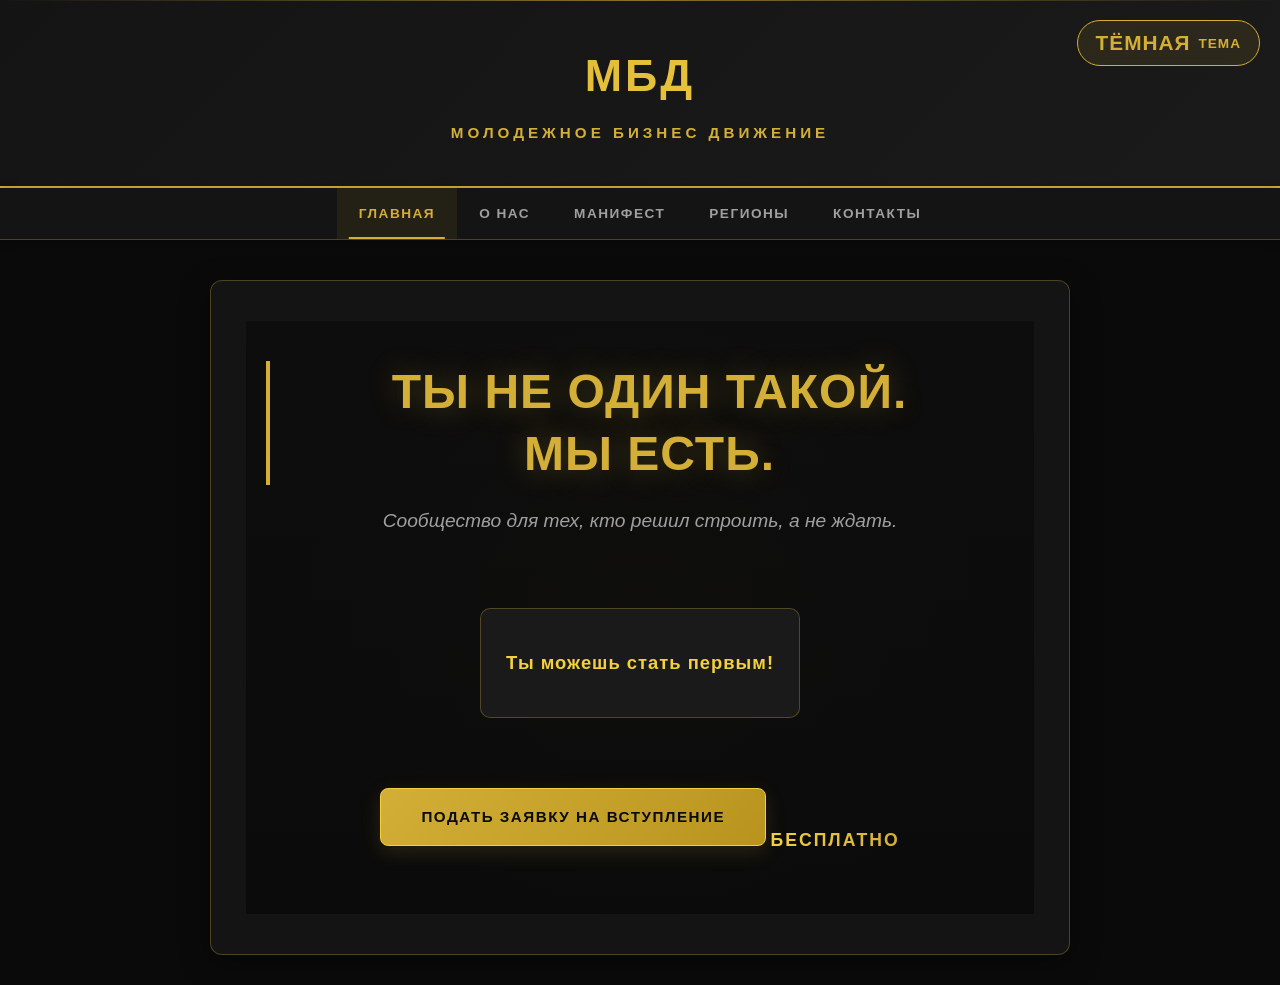
==== commit eb85e8dc: "2 темы" ====
--- a/index.html
+++ b/index.html
@@ -3,8 +3,15 @@
 <head>
     <meta charset="UTF-8">
     <meta name="viewport" content="width=device-width, initial-scale=1.0, maximum-scale=1.0, user-scalable=no">
-    <title>МБД — Официальная Платформа</title>
+    <title>МБД — Молодежное Бизнес Движение</title>
     <link rel="stylesheet" href="css/styles.css">
+    <script>
+        // Устанавливаем тёмную тему по умолчанию до загрузки страницы
+        (function() {
+            const savedTheme = localStorage.getItem('theme') || 'dark';
+            document.documentElement.setAttribute('data-theme', savedTheme);
+        })();
+    </script>
 </head>
 <body>
 
@@ -19,112 +26,137 @@
 
 <div class="nav-container">
     <div class="nav-tabs">
-        <button class="tab-btn active" onclick="openTab(event, 'about')">Вступление</button>
-        <button class="tab-btn" onclick="openTab(event, 'docs')">Документы</button>
-        <button class="tab-btn" onclick="openTab(event, 'security')">Безопасность</button>
-        <button class="tab-btn" onclick="openTab(event, 'updates')">Обновления</button>
+        <button class="tab-btn active" onclick="openTab(event, 'hero')">Главная</button>
+        <button class="tab-btn" onclick="openTab(event, 'about')">О нас</button>
+        <button class="tab-btn" onclick="openTab(event, 'manifesto')">Манифест</button>
+        <button class="tab-btn" onclick="openTab(event, 'regions')">Регионы</button>
         <button class="tab-btn" onclick="openTab(event, 'contacts')">Контакты</button>
     </div>
 </div>
 
 <div class="container">
 
-    <div id="about" class="tab-content active">
-        <h2>О Движении МБД</h2>
-        <p><b>МБД (Молодежное Бизнес Движение)</b> — это закрытая экосистема и сеть единомышленников, созданная для тех, кто не ищет оправданий, а строит реальные проекты и масштабируемые стартапы.</p>
-        <p>Наша цель — объединить амбициозных молодых предпринимателей по всей России, предоставить им преференциальные ресурсы инфраструктуры софта VectorB, уничтожить инфантильность в зачатке и вырастить сильное, автономное бизнес-сообщество.</p>
-        <p>Мы развиваемся как единая сеть, где каждый участник усиливает остальных через обмен опытом, честную юнит-экономику и жесткую внутреннюю дисциплину.</p>
-        
-        <br>
-        <p class="muted-p" style="text-align: center;">Готов ликвидировать инфантильность и запустить свой проект в рамках закрытого сообщества?</p>
-        <div style="text-align: center; margin-top: 15px; margin-bottom: 5px;">
-            <a href="https://t.me/helptoIP_bot" class="btn-link">🚀 Запустить VectorB Bot</a>
-        </div>
-    </div>
-
-    <div id="docs" class="tab-content">
-        <h2>Нормативные Acts и Регламенты</h2>
-        <p>Официальные регламенты нашего сообщества. Обязательны к изучению каждым резидентом движения:</p>
-        
-        <div class="item-list">
-            <div class="list-item">
-                <div class="item-info">
-                    <b>Манифест МБД v1.0</b>
-                    <span>Философия, глобальные цели и миссия развития</span>
-                </div>
-                <button class="view-btn" onclick="openModal('modal-manifest')">Изучить</button>
-            </div>
-            <div class="list-item">
-                <div class="item-info">
-                    <b>Кодекс МБД (Правила Игры)</b>
-                    <span>Свод внутренних правил чатов и дисциплина движения</span>
-                </div>
-                <button class="view-btn" onclick="openModal('modal-code')">Изучить</button>
-            </div>
-            <div class="list-item">
-                <div class="item-info">
-                    <b>Политика конфиденциальности (NDA)</b>
-                    <span>Соглашение о неразглашении внутренней инсайдерской информации</span>
-                </div>
-                <button class="view-btn" onclick="openModal('modal-privacy')">Изучить</button>
-            </div>
-        </div>
-
-        <h3 style="margin-top: 35px;">Иерархическая структура экосистемы</h3>
-        <p class="muted-p">Система построена на принципах меритократии: статус и влияние внутри движения подтверждаются исключительно реальными действиями.</p>
-        
-        <div class="table-responsive">
-            <table class="pdf-table">
-                <thead>
-                    <tr>
-                        <th>Уровень</th>
-                        <th>Статус</th>
-                        <th>Главная функция</th>
-                    </tr>
-                </thead>
-                <tbody>
-                    <tr>
-                        <td><b>Уровень 1</b></td>
-                        <td>Общий круг</td>
-                        <td>Первичный отбор, фильтрация инфантильности, базовая адаптация новичков.</td>
-                    </tr>
-                    <tr>
-                        <td><b>Уровень 2</b></td>
-                        <td>Стартаперы</td>
-                        <td>Операционное развитие, обмен опытом, краш-тесты бизнес-моделей.</td>
-                    </tr>
-                    <tr>
-                        <td><b>Уровень 3</b></td>
-                        <td>Финансисты VIP</td>
-                        <td>Стратегическое партнерство, менторство, внутренние пулы капитала и фонды.</td>
-                    </tr>
-                </tbody>
-            </table>
-        </div>
-    </div>
-
-    <div id="security" class="tab-content">
-        <h2>Безопасность и Техническая Документация (VectorB)</h2>
-        <p>Экосистема МБД функционирует на базе передовых IT-решений ядра VectorB. Мы уделяем ключевое внимание защите архитектуры передачи и хранения конфиденциальных данных наших резидентов.</p>
-        
-        <h3>Защита передачи данных</h3>
-        <p>Все запросы клиентов и данные участников внутри Telegram-ботов шифруются. Обмен информацией с серверами баз данных и внешними API осуществляется строго по защищенным TLS-протоколам.</p>
-        
-        <h3>Безопасность хранения</h3>
-        <p>Персональные данные и логи модерации хранятся в изолированных реляционных базах данных с ограниченным уровнем доступа. Любые попытки несанкционированного слива инсайдов мгновенно пресекаются системами автоматической киберзащиты.</p>
-    </div>
-
-    <div id="updates" class="tab-content">
-    <h2>Лента обновлений платформы</h2>
-    <p>Последние технические, архитектурные и организационные изменения в экосистеме МБД:</p>
-    
-    <div class="item-list" id="newsList"></div>
-</div>
-
+    <!-- ГЛАВНАЯ СТРАНИЦА С ЭМОЦИОНАЛЬНЫМ КРЮЧКОМ -->
+    <div id="hero" class="tab-content active">
+        <div class="hero-section">
+            <video autoplay muted loop playsinline class="hero-video">
+                <source src="../Падающие деньги заставка для видео [get.gt].mp4" type="video/mp4">
+            </video>
+            <div class="hero-overlay"></div>
+            
+            <h2 class="hero-title">Ты не один такой.<br>Мы есть.</h2>
+            <p class="hero-subtitle">Сообщество для тех, кто решил строить, а не ждать.</p>
+            
+            <div class="hero-motivation">
+                <p class="motivation-text">Ты можешь стать первым!</p>
+            </div>
+
+            <div class="hero-cta">
+                <a href="https://t.me/YBM_Union_bot" class="btn-link" target="_blank">Подать заявку на вступление</a>
+                <p class="hero-free">Бесплатно</p>
+            </div>
+        </div>
+    </div>
+
+    <!-- О ДВИЖЕНИИ — ИСТОРИЯ ЧЕЛОВЕКА -->
+    <div id="about" class="tab-content">
+        <h2>О нас</h2>
+        
+        <div class="about-story">
+            <p class="story-intro"><b>Это началось с одного вопроса:</b> «Почему молодые предприниматели остаются один на один с проблемами?»</p>
+            
+            <p>Я сам был на грани. У меня была идея, энергия и полное отсутствие поддержки. Каждый шаг — это была борьба с системой, которая говорит: «Сначала доучись, потом думай о бизнесе». Каждая ошибка — это катастрофа, потому что рядом нет тех, кто уже прошел этот путь.</p>
+            
+            <p>Я устал от одиночества. Устал от того, что каждое утро начинается с вопроса: «А как я сегодня буду решать эту проблему?» без возможности спросить у тех, кто знает.</p>
+            
+            <p><b>Так появился МБД.</b></p>
+            
+            <p>Мы — закрытое сообщество амбициозных молодых предпринимателей по всей России. Мы не ищем оправданий, мы строим проекты. У нас есть доступ к ресурсам, честная юнит-экономика и жесткая внутренняя дисциплина.</p>
+            
+            <p>Мы развиваемся как единая сеть, где каждый участник усиливает остальных через обмен опытом, связи и реальными результатами.</p>
+        </div>
+
+        <div class="about-benefits">
+            <h3>Что ты получишь:</h3>
+            <ul class="benefits-list">
+                <li><b>Поддержку единомышленников</b> — ты больше не один на один с проблемами</li>
+                <li><b>Доступ к ресурсам</b> — инструменты для расчетов, упаковки бизнес-планов и аудита</li>
+                <li><b>Менторство</b> — опытные предприниматели, которые уже прошли этот путь</li>
+                <li><b>Сеть контактов</b> — связи с инвесторами, партнерами и потенциальными клиентами</li>
+                <li><b>Честную обратную связь</b> — аргументированную критику, которая помогает расти</li>
+            </ul>
+        </div>
+
+        <div class="about-cta">
+            <p class="muted-p">Готов перестать ждать и начать строить?</p>
+            <a href="https://t.me/g82891y48927kf93" class="btn-link" target="_blank">Вступить в сообщество</a>
+        </div>
+    </div>
+
+    <!-- МАНИФЕСТ — ОТДЕЛЬНЫЙ РАЗДЕЛ -->
+    <div id="manifesto" class="tab-content">
+        <h2>Манифест МБД</h2>
+        
+        <div class="manifesto-content">
+            <p class="manifesto-opening">Мы считаем, что возраст не определяет способность изменить мир. Мы считаем, что идея не должна умирать из-за того, что ей негде жить. Мы считаем, что каждый, кто готов действовать, заслуживает шанс.</p>
+            
+            <div class="manifesto-points">
+                <div class="manifesto-point">
+                    <span class="point-number">01</span>
+                    <p><b>Мы не ждём разрешения.</b> Нам говорят: «Сначала доучись», «Найди нормальную работу», «Ты ещё мал». Мы уважаем образование, но не принимаем режим ожидания. Наш бизнес начинается сейчас. Мы не спрашиваем позволения быть успешными — мы просто ими становимся.</p>
+                </div>
+                
+                <div class="manifesto-point">
+                    <span class="point-number">02</span>
+                    <p><b>Анти-хайп и реальные дела.</b> В МБД не место тем, кто «мнет титьки» и кормит завтраками. Мы ценим действие выше идеи. Ошибаться — это нормально. Сидеть на месте и ныть — нет. Здесь либо ты строишь проект, либо ты просто зритель, которому скоро укажут на дверь.</p>
+                </div>
+                
+                <div class="manifesto-point">
+                    <span class="point-number">03</span>
+                    <p><b>Иерархия результата.</b> У нас нет «главных» по знакомству, есть только статус, подтверждённый делом. Общий круг — здесь все, кто в теме и хочет расти. Стартаперы — те, кто перешёл от слов к делу и пилит свой продукт. Финансисты VIP — элита. Те, кто уже считает реальную прибыль, понимает экономику и помогает «младшим» не наступить на грабли.</p>
+                </div>
+                
+                <div class="manifesto-point">
+                    <span class="point-number">04</span>
+                    <p><b>Взаимопомощь и ресурсы.</b> МБД — это не только чат, это доступ к инструментам. Каждый участник получает помощь в расчётах, упаковку бизнес-планов и аудит. Мы делимся связями и опытом, потому что успех одного из нас — это успех всего движения.</p>
+                </div>
+                
+                <div class="manifesto-point">
+                    <span class="point-number">05</span>
+                    <p><b>Дисциплина и уважение.</b> У нас нет «второго шанса», есть только дисциплина. Инфантильность, нытьё, токсичность и слив информации — билет на выход. Мы уважаем каждого, кто готов действовать и аргументировать.</p>
+                </div>
+            </div>
+            
+            <p class="manifesto-closing"><b>МБД — это движение тех, кто решил взять своё.</b></p>
+        </div>
+    </div>
+
+    <!-- РЕГИОНЫ — ЗАГЛУШКА -->
+    <div id="regions" class="tab-content">
+        <h2>Лидеры регионов</h2>
+        
+        <div class="regions-intro">
+            <p>МБД — это общероссийское движение.</p>
+            <p>Каждый регион имеет своего лидера — человека, который связывает местных предпринимателей, организует встречи и помогает новичкам влиться в сообщество.</p>
+        </div>
+
+        <div class="regions-map-placeholder">
+            <div class="map-icon">🗺️</div>
+            <h3>Стань первым лидером в своём городе</h3>
+            <p>Если в твоём городе ещё нет представителя МБД — это твой шанс возглавить движение на местном уровне.</p>
+            <p class="muted-p">Подробности — в Telegram</p>
+            <a href="https://t.me/p2938819u4" class="btn-link" target="_blank">Связаться с ядром</a>
+        </div>
+    </div>
+
+    <!-- КОНТАКТЫ -->
     <div id="contacts" class="tab-content">
         <h2>Контакты</h2>
-        <p>Официальные каналы связи с ядром движения МБД:</p>
-        
+        
+        <div class="contacts-intro">
+            <p>Официальные каналы связи с ядром движения МБД:</p>
+        </div>
+
         <div class="item-list">
             <div class="list-item">
                 <div class="item-info">
@@ -133,21 +165,26 @@
                 </div>
                 <a href="https://t.me/g82891y48927kf93" class="view-btn" target="_blank">Написать</a>
             </div>
-            <div class="list-item">
-                <div class="item-info">
-                    <b>Партнёр VectorB</b>
-                    <span>По вопросам партнёрства и интеграций</span>
-                </div>
-                <a href="https://t.me/vectorBrepresent" class="view-btn blue-btn" target="_blank">Написать</a>
-            </div>
-        </div>
-    </div>
-
-</div>
-
+        </div>
+
+        <div class="contacts-info">
+            <h3>Правила вступления:</h3>
+            <ul class="rules-list">
+                <li>Перейди в бот отбора</li>
+                <li>Пройди короткую анкету (5 минут)</li>
+                <li>Согласись с правилами сообщества</li>
+                <li>Получи доступ к закрытым ресурсам</li>
+            </ul>
+            <p class="muted-p">Всё просто. Без PDF, без печатей, без бюрократии.</p>
+        </div>
+    </div>
+
+</div>
+
+<!-- МОДАЛЬНЫЕ ОКНА ДЛЯ ДОКУМЕНТОВ (только для участников) -->
 <div id="modal-manifest" class="modal-overlay" onclick="closeModalOnOverlay(event, 'modal-manifest')">
     <div class="modal-window">
-        <h2>МАНИФЕСТ МБД: ТОЧКА ВХОДА</h2>
+        <h2>Манифест МБД v1.0</h2>
         <p><b>1. МЫ НЕ ЖДЕМ РАЗРЕШЕНИЯ.</b><br>Нам говорят: «Сначала доучись», «Найди нормальную работу», «Ты еще мал». Мы уважаем образование, но не принимаем режим ожидания. Наш бизнес начинается сейчас. Мы не спрашиваем позволения быть успешными — мы просто ими становимся.</p>
         <p><b>2. АНТИ-ХАЙП И РЕАЛЬНЫЕ ДЕЛА.</b><br>В МБД не место тем, кто «мнет титьки» и кормит завтраками. Мы ценим действие выше идеи. Ошибаться — это нормально. Сидеть на месте и ныть — нет. Здесь либо ты строишь проект, либо ты просто зритель, которому скоро укажут на дверь.</p>
         <p><b>3. ИЕРАРХИЯ РЕЗУЛЬТАТА.</b><br>У нас нет «главных» по знакомству, есть только статус, подтвержденный делом:</p>
@@ -156,7 +193,7 @@
             <li><b>Стартаперы:</b> Те, кто перешел от слов к делу и пилит свой продукт.</li>
             <li><b>Финансисты VIP:</b> Элита. Те, кто уже считает реальную прибыль, понимает экономику и помогает «младшим» не наступить на грабли.</li>
         </ul>
-        <p><b>4. ВЗАИМОПОМОЩЬ И РЕСУРСЫ.</b><br>МБД — это не только чат, это доступ к инструментам. Каждый участник получает льготы на экосистему VectorB: помощь в расчетах, упаковку бизнес-планов и аудит. Мы делимся связями и опытом, потому что успех одного из нас — это успех всего движения.</p>
+        <p><b>4. ВЗАИМОПОМОЩЬ И РЕСУРСЫ.</b><br>МБД — это не только чат, это доступ к инструментам. Каждый участник получает помощь в расчетах, упаковку бизнес-планов и аудит. Мы делимся связями и опытом, потому что успех одного из нас — это успех всего движения.</p>
         <p><b>МБД — ЭТО ДВИЖЕНИЕ ТЕХ, КТО РЕШИЛ ВЗЯТЬ СВОЁ.</b></p>
         <button class="modal-close-btn" onclick="closeModal('modal-manifest')">ОК</button>
     </div>
@@ -171,7 +208,7 @@
             <li><b>Действовать.</b> Твоя главная задача — прогресс. Задавай вопросы по делу, делись результатами, предлагай идеи.</li>
             <li><b>Помогать своим.</b> Если ты шаришь в теме, в которой новичок «плавает» — помоги. Мы растем как сеть, а не как стадо одиночек.</li>
             <li><b>Аргументировать.</b> Любая критика чужого стартапа должна быть обоснованной. «Это фигня» — бан.</li>
-            <li><b>Использовать ресурсы.</b> Пользуйся преференциями VectorB с умом.</li>
+            <li><b>Использовать ресурсы.</b> Пользуйся доступными инструментами с умом.</li>
         </ul>
         <h3>2. КАТЕГОРИЧЕСКИ ЗАПРЕЩЕНО:</h3>
         <ul>
@@ -186,15 +223,14 @@
 
 <div id="modal-privacy" class="modal-overlay" onclick="closeModalOnOverlay(event, 'modal-privacy')">
     <div class="modal-window">
-        <h2>ПОЛИТИКА КОНФИДЕНЦИАЛЬНОСТИ И ОБРАБОТКИ ПЕРСОНАЛЬНЫХ ДАННЫХ VectorB</h2>
-        <p><b>1. ОБЩИЕ ПОЛОЖЕНИЯ</b><br>Настоящая Политика определяет порядок обработки и защиты информации о Пользователях, которая может быть получена проектом VectorB во время использования Пользователем Telegram-бота. Целью является надлежащая защита данных от несанкционированного доступа.</p>
-        <p><b>2. СБОР И ЦЕЛИ ОБРАБОТКИ ДАННЫХ</b><br>Проект собирает только те данные, которые необходимы для верификации Пользователя: имя (псевдоним), ответы на вопросы анкеты и контактные данные в Telegram. Цели: идентификация, проверка квалификации (статуса) для предоставления доступа к закрытым ресурсам и обеспечение обратной связи.</p>
+        <h2>Политика конфиденциальности (NDA)</h2>
+        <p><b>1. ОБЩИЕ ПОЛОЖЕНИЯ</b><br>Настоящая Политика определяет порядок обработки и защиты информации о Пользователях, которая может быть получена во время использования Пользователем Telegram-бота. Целью является надлежащая защита данных от несанкционированного доступа.</p>
+        <p><b>2. СБОР И ЦЕЛИ ОБРАБОТКИ ДАННЫХ</b><br>Мы собираем только те данные, которые необходимы для верификации Пользователя: имя (псевдоним), ответы на вопросы анкеты и контактные данные в Telegram. Цели: идентификация, проверка квалификации (статуса) для предоставления доступа к закрытым ресурсам и обеспечение обратной связи.</p>
         <p><b>3. ЗАЩИТА ИНТЕЛЛЕКТУАЛЬНОЙ СОБСТВЕННОСТИ (NDA)</b><br>Все идеи, концепции, бизнес-планы и стратегии, передаваемые Пользователем в процессе анкетирования, признаются конфиденциальной информацией. Администрация обязуется не использовать полученную информацию в собственных коммерческих целях и не передавать её третьим лицам без явного согласия Пользователя. Обработка данных происходит в изолированном режиме с соблюдением строгой конфиденциальности.</p>
-        <p><b>4. ТЕХНИЧЕСКАЯ БЕЗОПАСНОСТЬ</b><br>Хранение осуществляется на защищенных серверах с применением средств шифрования. Доступ к администрированию бота имеет строго ограниченный круг лиц. Пользователь имеет право в любой момент потребовать удаления своей анкеты и всех связанных с ней данных.</p>
+        <p><b>4. ТЕХНИЧЕСКАЯ БЕЗОПАСНОСТЬ</b><br>Хранение осуществляется на защищенных серверах с применением средств шифрования. Доступ к администрированию имеет строго ограниченный круг лиц. Пользователь имеет право в любой момент потребовать удаления своей анкеты и всех связанных с ней данных.</p>
         <button class="modal-close-btn" onclick="closeModal('modal-privacy')">ОК</button>
     </div>
 </div>
-
 
 <div id="modal-update-web" class="modal-overlay" onclick="closeModalOnOverlay(event, 'modal-update-web')">
     <div class="modal-window">
@@ -202,13 +238,14 @@
         <p class="muted-p">Дата релиза: 15 мая 2026 г.</p>
         <p><b>Что было сделано:</b></p>
         <ul>
-            <li><b>Новый веб-интерфейс:</b> Дизайн сайта полностью адаптирован под строгий, минималистичный стиль официальных регламентов движения МБД (Slate-Grey палитра с контрастными линиями).</li>
-            <li><b>Интерактивные модальные окна:</b> Все важные нормативные документы и технические описания убраны во всплывающие окна, оптимизируя пространство и скорость загрузки сайта.</li>
+            <li><b>Новый веб-интерфейс:</b> Дизайн сайта полностью адаптирован под эмоциональный, минималистичный стиль с чёрно-золотой палитрой.</li>
+            <li><b>Интерактивные модальные окна:</b> Все важные нормативные документы убраны во всплывающие окна.</li>
             <li><b>Адаптивность:</b> Интерфейс полностью переработан для бесшовного открытия как через стандартные браузеры, так и внутри WebApp окон мессенджера Telegram.</li>
         </ul>
         <button class="modal-close-btn blue-btn" onclick="closeModal('modal-update-web')">ОК</button>
     </div>
 </div>
+
 <div id="universal-news-modal" class="modal-overlay" onclick="closeModalOnOverlay(event, 'universal-news-modal')">
     <div class="modal-window">
         <h2 id="modal-news-title">Название новости</h2>
@@ -222,4 +259,4 @@
 
 <script src="js/main.js"></script>
 </body>
-</html>
+</html>
--- a/css/styles.css
+++ b/css/styles.css
@@ -13,20 +13,230 @@
     --shadow-gold: rgba(212, 175, 55, 0.15);
 }
 
-/* Светлая тема - чёрно-золотая палитра */
-[data-theme="light"] {
-    --bg-main: #fafafa;        /* Светлый фон */
-    --bg-card: #ffffff;        /* Белый для блоков */
-    --bg-card-hover: #f5f5f5;  /* Ховер для карточек */
-    --accent-gold: #b8941e;    /* Тёмное золото для читаемости */
-    --accent-gold-light: #d4af37; /* Золото для ховеров */
-    --accent-gold-dark: #9a7b1a; /* Более тёмное золото */
-    --text-white: #1a1a1a;     /* Тёмный текст */
-    --text-muted: #666666;     /* Смягченный текст */
-    --border-color: #e0e0e0;   /* Светлые разделительные линии */
-    --border-gold: rgba(184, 148, 30, 0.3);
-    --input-bg: rgba(184, 148, 30, 0.05);
-    --shadow-gold: rgba(184, 148, 30, 0.1);
+/* Хакерская тема - зелёный на чёрном */
+[data-theme="hacker"] {
+    --bg-main: #0a0f0a;        /* Чёрный с зелёным оттенком */
+    --bg-card: #0d140d;        /* Тёмно-зелёный для блоков */
+    --bg-card-hover: #111a11;  /* Ховер для карточек */
+    --accent-gold: #00ff41;    /* Неоновый зелёный */
+    --accent-gold-light: #39ff14; /* Светло-зелёный для ховеров */
+    --accent-gold-dark: #00cc33; /* Тёмно-зелёный */
+    --text-white: #00ff41;     /* Зелёный текст */
+    --text-muted: #00aa2a;     /* Смягченный зелёный */
+    --border-color: #1a3a1a;   /* Тёмно-зелёные линии */
+    --border-gold: rgba(0, 255, 65, 0.3);
+    --input-bg: rgba(0, 255, 65, 0.05);
+    --shadow-gold: rgba(0, 255, 65, 0.2);
+}
+
+
+/* Хакерский шрифт для всей темы */
+[data-theme="hacker"] body,
+[data-theme="hacker"] header,
+[data-theme="hacker"] h1,
+[data-theme="hacker"] h2,
+[data-theme="hacker"] h3,
+[data-theme="hacker"] p,
+[data-theme="hacker"] button,
+[data-theme="hacker"] a,
+[data-theme="hacker"] span,
+[data-theme="hacker"] div {
+    font-family: 'Courier New', 'Consolas', 'Monaco', monospace;
+}
+
+/* Глитч-эффект для заголовка МБД */
+[data-theme="hacker"] header h1 {
+    animation: glitch 3s infinite;
+}
+
+@keyframes glitch {
+    0%, 90%, 100% {
+        text-shadow: 0 0 10px rgba(0, 255, 65, 0.5);
+        transform: translate(0);
+    }
+    92% {
+        text-shadow: -2px 0 #ff0040, 2px 0 #00ffff;
+        transform: translate(-2px, 1px);
+    }
+    94% {
+        text-shadow: 2px 0 #ff0040, -2px 0 #00ffff;
+        transform: translate(2px, -1px);
+    }
+    96% {
+        text-shadow: -1px 0 #ff0040, 1px 0 #00ffff;
+        transform: translate(1px, 2px);
+    }
+    98% {
+        text-shadow: 1px 0 #ff0040, -1px 0 #00ffff;
+        transform: translate(-1px, -2px);
+    }
+}
+
+/* Глитч-эффект для hero-title */
+[data-theme="hacker"] .hero-title {
+    animation: glitchText 2s infinite;
+}
+
+@keyframes glitchText {
+    0%, 85%, 100% {
+        text-shadow: 0 0 20px rgba(0, 255, 65, 0.8);
+        transform: translate(0);
+    }
+    87% {
+        text-shadow: -3px 0 #ff0040, 3px 0 #00ffff;
+        transform: translate(-3px, 0);
+    }
+    89% {
+        text-shadow: 3px 0 #ff0040, -3px 0 #00ffff;
+        transform: translate(3px, 0);
+    }
+    91% {
+        text-shadow: 0 0 20px rgba(0, 255, 65, 0.8);
+        transform: translate(0);
+    }
+}
+
+/* Глитч-эффект для мотивационного текста */
+[data-theme="hacker"] .motivation-text {
+    animation: glitchMotivation 4s infinite;
+}
+
+@keyframes glitchMotivation {
+    0%, 88%, 100% {
+        text-shadow: 0 0 10px rgba(0, 255, 65, 0.6);
+    }
+    90% {
+        text-shadow: -2px 0 #ff0040, 2px 0 #00ffff;
+        letter-spacing: 3px;
+    }
+    92% {
+        text-shadow: 2px 0 #ff0040, -2px 0 #00ffff;
+        letter-spacing: 1px;
+    }
+    94% {
+        text-shadow: 0 0 10px rgba(0, 255, 65, 0.6);
+        letter-spacing: 2px;
+    }
+}
+
+/* Сканлайн-эффект для всей страницы */
+[data-theme="hacker"] body::before {
+    content: '';
+    position: fixed;
+    top: 0;
+    left: 0;
+    width: 100%;
+    height: 100%;
+    background: linear-gradient(
+        transparent 50%,
+        rgba(0, 255, 65, 0.03) 50%
+    );
+    background-size: 100% 4px;
+    pointer-events: none;
+    z-index: 9999;
+    animation: scanline 8s linear infinite;
+}
+
+@keyframes scanline {
+    0% {
+        transform: translateY(0);
+    }
+    100% {
+        transform: translateY(10px);
+    }
+}
+
+/* Мигающий курсор для текста */
+[data-theme="hacker"] .hero-subtitle::after {
+    content: '█';
+    animation: blink 1s infinite;
+    margin-left: 2px;
+}
+
+@keyframes blink {
+    0%, 50% {
+        opacity: 1;
+    }
+    51%, 100% {
+        opacity: 0;
+    }
+}
+
+/* Глитч-эффект для кнопок */
+[data-theme="hacker"] .btn-link {
+    animation: glitchBtn 3s infinite;
+    border: 2px solid #00ff41;
+    box-shadow: 0 0 20px rgba(0, 255, 65, 0.5), inset 0 0 20px rgba(0, 255, 65, 0.1);
+}
+
+@keyframes glitchBtn {
+    0%, 88%, 100% {
+        box-shadow: 0 0 20px rgba(0, 255, 65, 0.5), inset 0 0 20px rgba(0, 255, 65, 0.1);
+    }
+    90% {
+        box-shadow: -3px 0 #ff0040, 3px 0 #00ffff, 0 0 30px rgba(0, 255, 65, 0.8);
+        transform: translate(-2px, 0);
+    }
+    92% {
+        box-shadow: 3px 0 #ff0040, -3px 0 #00ffff, 0 0 30px rgba(0, 255, 65, 0.8);
+        transform: translate(2px, 0);
+    }
+    94% {
+        box-shadow: 0 0 20px rgba(0, 255, 65, 0.5), inset 0 0 20px rgba(0, 255, 65, 0.1);
+        transform: translate(0);
+    }
+}
+
+/* Матричный эффект для фона */
+[data-theme="hacker"] .hero-section::before {
+    background: radial-gradient(circle at center, rgba(0, 255, 65, 0.1) 0%, transparent 70%);
+    animation: matrixGlow 3s ease-in-out infinite;
+}
+
+@keyframes matrixGlow {
+    0%, 100% {
+        opacity: 0.3;
+    }
+    50% {
+        opacity: 0.6;
+    }
+}
+
+/* Глитч для заголовков h2 */
+[data-theme="hacker"] h2 {
+    animation: glitchHeading 5s infinite;
+}
+
+@keyframes glitchHeading {
+    0%, 90%, 100% {
+        text-shadow: 0 0 10px rgba(0, 255, 65, 0.5);
+    }
+    92% {
+        text-shadow: -2px 0 #ff0040, 2px 0 #00ffff;
+    }
+    94% {
+        text-shadow: 2px 0 #ff0040, -2px 0 #00ffff;
+    }
+    96% {
+        text-shadow: 0 0 10px rgba(0, 255, 65, 0.5);
+    }
+}
+
+/* Эффект мерцания для навигации */
+[data-theme="hacker"] .nav-container {
+    border-bottom: 1px solid #00ff41;
+    box-shadow: 0 2px 10px rgba(0, 255, 65, 0.3);
+}
+
+[data-theme="hacker"] .tab-btn.active {
+    color: #00ff41;
+    background: rgba(0, 255, 65, 0.1);
+    text-shadow: 0 0 10px rgba(0, 255, 65, 0.8);
+}
+
+[data-theme="hacker"] .tab-btn::after {
+    background: #00ff41;
+    box-shadow: 0 0 10px rgba(0, 255, 65, 0.8);
 }
 
 /* Общие системные настройки для мобилок */
@@ -145,6 +355,8 @@
     overflow-x: auto;
     scrollbar-width: none; /* Прячем скроллбар в Firefox */
     -webkit-overflow-scrolling: touch; /* Плавный скролл пальцем на iOS */
+    justify-content: center; /* Центрируем вкладки */
+    flex-wrap: nowrap; /* Запрещаем перенос на новую строку */
 }
 
 .nav-tabs::-webkit-scrollbar {
@@ -264,7 +476,415 @@
     font-style: italic;
 }
 
-/* Списки элементов (Документы и Обновления) */
+/* ========== ГЛАВНАЯ СТРАНИЦА (HERO) ========== */
+.hero-section {
+    position: relative;
+    text-align: center;
+    padding: 40px 20px;
+    animation: fadeInUp 0.8s ease;
+    overflow: hidden;
+    min-height: 500px;
+}
+
+.hero-video {
+    position: absolute;
+    top: 50%;
+    left: 50%;
+    min-width: 100%;
+    min-height: 100%;
+    width: auto;
+    height: auto;
+    transform: translate(-50%, -50%);
+    object-fit: cover;
+    z-index: 0;
+    opacity: 0.6;
+}
+
+.hero-overlay {
+    position: absolute;
+    top: 0;
+    left: 0;
+    right: 0;
+    bottom: 0;
+    background: linear-gradient(
+        rgba(10, 10, 10, 0.7) 0%,
+        rgba(10, 10, 10, 0.8) 50%,
+        rgba(10, 10, 10, 0.9) 100%
+    );
+    z-index: 1;
+}
+
+.hero-section > *:not(.hero-video):not(.hero-overlay) {
+    position: relative;
+    z-index: 2;
+}
+
+@keyframes fadeInUp {
+    from {
+        opacity: 0;
+        transform: translateY(30px);
+    }
+    to {
+        opacity: 1;
+        transform: translateY(0);
+    }
+}
+
+.hero-title {
+    font-size: 2.5rem;
+    font-weight: 800;
+    color: var(--accent-gold);
+    margin-bottom: 20px;
+    line-height: 1.3;
+    text-shadow: 0 0 30px rgba(212, 175, 55, 0.3);
+    animation: glowPulse 3s ease-in-out infinite;
+}
+
+@keyframes glowPulse {
+    0%, 100% {
+        text-shadow: 0 0 30px rgba(212, 175, 55, 0.3);
+    }
+    50% {
+        text-shadow: 0 0 50px rgba(212, 175, 55, 0.6);
+    }
+}
+
+.hero-subtitle {
+    font-size: 1.2rem;
+    color: var(--text-muted);
+    margin-bottom: 40px;
+    font-style: italic;
+}
+
+.hero-motivation {
+    margin: 30px 0;
+    padding: 20px 25px;
+    background: var(--bg-card-hover);
+    border-radius: 10px;
+    border: 1px solid var(--border-gold);
+    display: inline-block;
+}
+
+.motivation-text {
+    font-size: 1.15rem;
+    color: var(--accent-gold-light);
+    font-weight: 600;
+    letter-spacing: 1px;
+}
+
+.hero-stats {
+    display: grid;
+    grid-template-columns: repeat(auto-fit, minmax(150px, 1fr));
+    gap: 20px;
+    margin: 40px 0;
+}
+
+.stat-item {
+    background: var(--bg-card-hover);
+    border: 1px solid var(--border-gold);
+    border-radius: 12px;
+    padding: 25px 20px;
+    transition: all 0.3s ease;
+    position: relative;
+    overflow: hidden;
+}
+
+.stat-item::before {
+    content: '';
+    position: absolute;
+    top: 0;
+    left: 0;
+    right: 0;
+    height: 3px;
+    background: linear-gradient(90deg, var(--accent-gold), var(--accent-gold-light));
+    transform: scaleX(0);
+    transition: transform 0.3s ease;
+}
+
+.stat-item:hover {
+    transform: translateY(-5px);
+    border-color: var(--accent-gold);
+    box-shadow: 0 8px 25px var(--shadow-gold);
+}
+
+.stat-item:hover::before {
+    transform: scaleX(1);
+}
+
+.stat-number {
+    display: block;
+    font-size: 2rem;
+    font-weight: 800;
+    color: var(--accent-gold);
+    margin-bottom: 8px;
+    text-shadow: 0 0 20px rgba(212, 175, 55, 0.4);
+}
+
+.stat-label {
+    display: block;
+    font-size: 0.9rem;
+    color: var(--text-muted);
+    text-transform: uppercase;
+    letter-spacing: 1px;
+}
+
+.hero-cta {
+    margin-top: 40px;
+    animation: fadeIn 1s ease 0.5s both;
+    position: relative;
+}
+
+.hero-free {
+    margin-top: 15px;
+    font-size: 1.1rem;
+    color: var(--accent-gold-light);
+    font-weight: 600;
+    letter-spacing: 2px;
+    text-transform: uppercase;
+    animation: fadeInUp 0.8s ease 1s both;
+}
+
+/* ========== О ДВИЖЕНИИ ========== */
+.about-story {
+    margin-bottom: 35px;
+}
+
+.story-intro {
+    font-size: 1.15rem;
+    color: var(--accent-gold-light);
+    margin-bottom: 25px;
+    padding: 20px;
+    background: var(--bg-card-hover);
+    border-left: 3px solid var(--accent-gold);
+    border-radius: 8px;
+}
+
+.about-benefits {
+    margin: 35px 0;
+    padding: 25px;
+    background: var(--bg-card-hover);
+    border-radius: 12px;
+    border: 1px solid var(--border-gold);
+}
+
+.benefits-list {
+    list-style: none;
+    padding: 0;
+    margin: 20px 0 0 0;
+}
+
+.benefits-list li {
+    padding: 12px 0 12px 30px;
+    position: relative;
+    color: var(--text-white);
+    line-height: 1.6;
+}
+
+.benefits-list li::before {
+    content: '▸';
+    position: absolute;
+    left: 10px;
+    color: var(--accent-gold);
+    font-weight: bold;
+    font-size: 1.2rem;
+}
+
+.about-cta {
+    text-align: center;
+    margin-top: 35px;
+    padding-top: 30px;
+    border-top: 1px solid var(--border-color);
+}
+
+/* ========== МАНИФЕСТ ========== */
+.manifesto-content {
+    animation: fadeIn 0.6s ease;
+}
+
+.manifesto-opening {
+    font-size: 1.15rem;
+    color: var(--accent-gold-light);
+    padding: 25px;
+    background: linear-gradient(135deg, rgba(212, 175, 55, 0.1) 0%, rgba(212, 175, 55, 0.05) 100%);
+    border-left: 4px solid var(--accent-gold);
+    border-radius: 8px;
+    margin-bottom: 35px;
+    font-style: italic;
+    line-height: 1.8;
+}
+
+.manifesto-points {
+    margin: 30px 0;
+}
+
+.manifesto-point {
+    display: flex;
+    gap: 20px;
+    margin-bottom: 30px;
+    padding: 20px;
+    background: var(--bg-card-hover);
+    border-radius: 12px;
+    border: 1px solid var(--border-color);
+    transition: all 0.3s ease;
+    position: relative;
+    overflow: hidden;
+}
+
+.manifesto-point::before {
+    content: '';
+    position: absolute;
+    left: 0;
+    top: 0;
+    bottom: 0;
+    width: 3px;
+    background: linear-gradient(180deg, var(--accent-gold), var(--accent-gold-light));
+    transform: scaleY(0);
+    transition: transform 0.3s ease;
+}
+
+.manifesto-point:hover {
+    border-color: var(--accent-gold);
+    transform: translateX(5px);
+    box-shadow: 0 4px 20px var(--shadow-gold);
+}
+
+.manifesto-point:hover::before {
+    transform: scaleY(1);
+}
+
+.point-number {
+    font-size: 2rem;
+    font-weight: 800;
+    color: var(--accent-gold);
+    opacity: 0.6;
+    min-width: 50px;
+    text-align: center;
+    line-height: 1;
+}
+
+.manifesto-point p {
+    margin: 0;
+    flex: 1;
+}
+
+.manifesto-closing {
+    text-align: center;
+    font-size: 1.3rem;
+    color: var(--accent-gold);
+    padding: 25px;
+    margin-top: 35px;
+    border-top: 2px solid var(--accent-gold);
+    font-weight: 700;
+    text-transform: uppercase;
+    letter-spacing: 1px;
+}
+
+/* ========== РЕГИОНЫ ========== */
+.regions-intro {
+    margin-bottom: 30px;
+}
+
+.regions-map-placeholder {
+    text-align: center;
+    padding: 40px 30px;
+    background: linear-gradient(135deg, rgba(212, 175, 55, 0.1) 0%, rgba(212, 175, 55, 0.05) 100%);
+    border: 2px dashed var(--accent-gold);
+    border-radius: 12px;
+    margin: 30px 0;
+    transition: all 0.3s ease;
+}
+
+.regions-map-placeholder:hover {
+    border-style: solid;
+    box-shadow: 0 8px 30px var(--shadow-gold);
+    transform: translateY(-3px);
+}
+
+.map-icon {
+    font-size: 4rem;
+    margin-bottom: 20px;
+    animation: bounce 2s ease-in-out infinite;
+}
+
+@keyframes bounce {
+    0%, 100% {
+        transform: translateY(0);
+    }
+    50% {
+        transform: translateY(-15px);
+    }
+}
+
+.regions-map-placeholder h3 {
+    margin-top: 0;
+    color: var(--accent-gold);
+}
+
+.regions-list {
+    margin-top: 40px;
+}
+
+.cities-grid {
+    display: grid;
+    grid-template-columns: repeat(auto-fill, minmax(180px, 1fr));
+    gap: 12px;
+    margin-top: 20px;
+}
+
+.city-item {
+    background: var(--bg-card-hover);
+    border: 1px solid var(--border-color);
+    border-radius: 8px;
+    padding: 15px;
+    text-align: center;
+    color: var(--text-white);
+    font-size: 0.95rem;
+    transition: all 0.3s ease;
+    cursor: default;
+}
+
+.city-item:hover {
+    border-color: var(--accent-gold);
+    color: var(--accent-gold);
+    transform: translateY(-2px);
+    box-shadow: 0 4px 12px var(--shadow-gold);
+}
+
+/* ========== КОНТАКТЫ ========== */
+.contacts-intro {
+    margin-bottom: 25px;
+}
+
+.contacts-info {
+    margin-top: 35px;
+    padding: 25px;
+    background: var(--bg-card-hover);
+    border-radius: 12px;
+    border: 1px solid var(--border-gold);
+}
+
+.rules-list {
+    list-style: none;
+    padding: 0;
+    margin: 20px 0 0 0;
+}
+
+.rules-list li {
+    padding: 10px 0 10px 30px;
+    position: relative;
+    color: var(--text-white);
+}
+
+.rules-list li::before {
+    content: '✓';
+    position: absolute;
+    left: 8px;
+    color: var(--accent-gold);
+    font-weight: bold;
+    font-size: 1.2rem;
+}
+
+/* ========== СПИСКИ ЭЛЕМЕНТОВ (Документы и Обновления) ========== */
 .item-list {
     margin: 25px 0;
 }
@@ -638,6 +1258,55 @@
         font-size: 0.95rem; 
     }
 
+    /* Hero section на мобилках */
+    .hero-title {
+        font-size: 1.8rem;
+    }
+
+    .hero-subtitle {
+        font-size: 1rem;
+    }
+
+    .hero-stats {
+        grid-template-columns: 1fr;
+        gap: 15px;
+    }
+
+    .stat-number {
+        font-size: 1.6rem;
+    }
+
+    /* Manifesto на мобилках */
+    .manifesto-opening {
+        font-size: 1rem;
+        padding: 20px 15px;
+    }
+
+    .manifesto-point {
+        flex-direction: column;
+        gap: 10px;
+        padding: 15px;
+    }
+
+    .point-number {
+        font-size: 1.5rem;
+        min-width: auto;
+    }
+
+    .manifesto-closing {
+        font-size: 1.1rem;
+    }
+
+    /* Regions на мобилках */
+    .cities-grid {
+        grid-template-columns: repeat(auto-fill, minmax(140px, 1fr));
+        gap: 10px;
+    }
+
+    .map-icon {
+        font-size: 3rem;
+    }
+
     /* Перестраиваем плашки документов/обновлений в вертикальный стек */
     .list-item {
         flex-direction: column;
@@ -689,4 +1358,251 @@
     .list-item {
         padding: 20px 25px;
     }
-}+
+    .hero-title {
+        font-size: 3rem;
+    }
+
+    .manifesto-point {
+        padding: 25px;
+    }
+}
+
+/* Плавные переходы для всех интерактивных элементов */
+button, a, .list-item, .stat-item, .manifesto-point, .city-item, .regions-map-placeholder, .hero-motivation {
+    transition: all 0.3s ease;
+}
+
+/* ========== ДОПОЛНИТЕЛЬНЫЕ АНИМАЦИИ И ИНТЕРАКТИВ ========== */
+
+/* Анимация появления элементов при наведении на manifesto-point */
+.manifesto-point {
+    cursor: pointer;
+}
+
+.manifesto-point:hover .point-number {
+    animation: numberGlow 1s ease-in-out infinite;
+}
+
+@keyframes numberGlow {
+    0%, 100% {
+        opacity: 0.6;
+        transform: scale(1);
+    }
+    50% {
+        opacity: 1;
+        transform: scale(1.1);
+    }
+}
+
+/* Анимация для кнопки CTA */
+.btn-link {
+    animation: btnShine 3s ease-in-out infinite;
+}
+
+@keyframes btnShine {
+    0%, 100% {
+        box-shadow: 0 6px 20px var(--shadow-gold);
+    }
+    50% {
+        box-shadow: 0 6px 35px rgba(212, 175, 55, 0.5), 0 0 50px rgba(212, 175, 55, 0.3);
+    }
+}
+
+/* Эффект параллакса для hero-title при наведении */
+.hero-title {
+    animation: glowPulse 3s ease-in-out infinite, float 4s ease-in-out infinite;
+}
+
+@keyframes float {
+    0%, 100% {
+        transform: translateY(0);
+    }
+    50% {
+        transform: translateY(-8px);
+    }
+}
+
+/* Анимация для навигационных кнопок */
+.tab-btn {
+    position: relative;
+    overflow: hidden;
+}
+
+.tab-btn::before {
+    content: '';
+    position: absolute;
+    top: 50%;
+    left: 50%;
+    width: 0;
+    height: 0;
+    border-radius: 50%;
+    background: rgba(212, 175, 55, 0.1);
+    transform: translate(-50%, -50%);
+    transition: width 0.5s, height 0.5s;
+}
+
+.tab-btn:hover::before {
+    width: 100px;
+    height: 100px;
+}
+
+/* Анимация для элементов списка */
+.benefits-list li {
+    position: relative;
+    transition: all 0.3s ease;
+}
+
+.benefits-list li:hover {
+    transform: translateX(8px);
+    color: var(--accent-gold);
+}
+
+.benefits-list li::before {
+    transition: all 0.3s ease;
+}
+
+.benefits-list li:hover::before {
+    transform: scale(1.3);
+}
+
+/* Анимация для правил вступления */
+.rules-list li {
+    position: relative;
+    transition: all 0.3s ease;
+}
+
+.rules-list li:hover {
+    transform: translateX(5px);
+    color: var(--accent-gold);
+}
+
+.rules-list li::before {
+    transition: all 0.3s ease;
+}
+
+.rules-list li:hover::before {
+    transform: scale(1.2);
+}
+
+/* Эффект свечения для карты регионов */
+.regions-map-placeholder {
+    position: relative;
+}
+
+.regions-map-placeholder::after {
+    content: '';
+    position: absolute;
+    top: 50%;
+    left: 50%;
+    width: 0;
+    height: 0;
+    border-radius: 50%;
+    background: radial-gradient(circle, rgba(212, 175, 55, 0.2) 0%, transparent 70%);
+    transform: translate(-50%, -50%);
+    transition: width 0.6s, height 0.6s;
+}
+
+.regions-map-placeholder:hover::after {
+    width: 300px;
+    height: 300px;
+}
+
+/* Анимация загрузки для hero-section */
+.hero-section {
+    position: relative;
+}
+
+.hero-section::before {
+    content: '';
+    position: absolute;
+    top: 0;
+    left: 0;
+    right: 0;
+    bottom: 0;
+    background: radial-gradient(circle at center, rgba(212, 175, 55, 0.05) 0%, transparent 70%);
+    animation: heroGlow 4s ease-in-out infinite;
+    pointer-events: none;
+}
+
+@keyframes heroGlow {
+    0%, 100% {
+        opacity: 0.3;
+        transform: scale(1);
+    }
+    50% {
+        opacity: 0.6;
+        transform: scale(1.1);
+    }
+}
+
+/* Интерактивный эффект для заголовков h2 */
+h2 {
+    position: relative;
+    transition: all 0.3s ease;
+}
+
+/* Анимация для модальных окон */
+.modal-window {
+    animation: slideUp 0.4s ease, modalGlow 2s ease-in-out infinite;
+}
+
+@keyframes modalGlow {
+    0%, 100% {
+        box-shadow: 0 20px 50px rgba(0,0,0,0.7), 0 0 30px var(--shadow-gold);
+    }
+    50% {
+        box-shadow: 0 20px 50px rgba(0,0,0,0.7), 0 0 50px rgba(212, 175, 55, 0.4);
+    }
+}
+
+/* Эффект нажатия для кнопок */
+button:active, .btn-link:active {
+    transform: scale(0.98);
+}
+
+/* Анимация для hero-free текста */
+.hero-free {
+    position: relative;
+    display: inline-block;
+    animation: fadeInUp 0.8s ease 1s both, shimmer 2s linear infinite;
+}
+
+@keyframes shimmer {
+    0% {
+        background-position: -200% center;
+    }
+    100% {
+        background-position: 200% center;
+    }
+}
+
+.hero-free {
+    background: linear-gradient(90deg, var(--accent-gold-light), var(--accent-gold), var(--accent-gold-light));
+    background-size: 200% auto;
+    -webkit-background-clip: text;
+    -webkit-text-fill-color: transparent;
+    background-clip: text;
+}
+
+/* Улучшение hover эффекта для навигации */
+.nav-container {
+    position: relative;
+}
+
+.nav-container::after {
+    content: '';
+    position: absolute;
+    bottom: -2px;
+    left: 0;
+    right: 0;
+    height: 2px;
+    background: linear-gradient(90deg, transparent, var(--accent-gold), transparent);
+    opacity: 0;
+    transition: opacity 0.3s ease;
+}
+
+.nav-container:hover::after {
+    opacity: 1;
+}
+
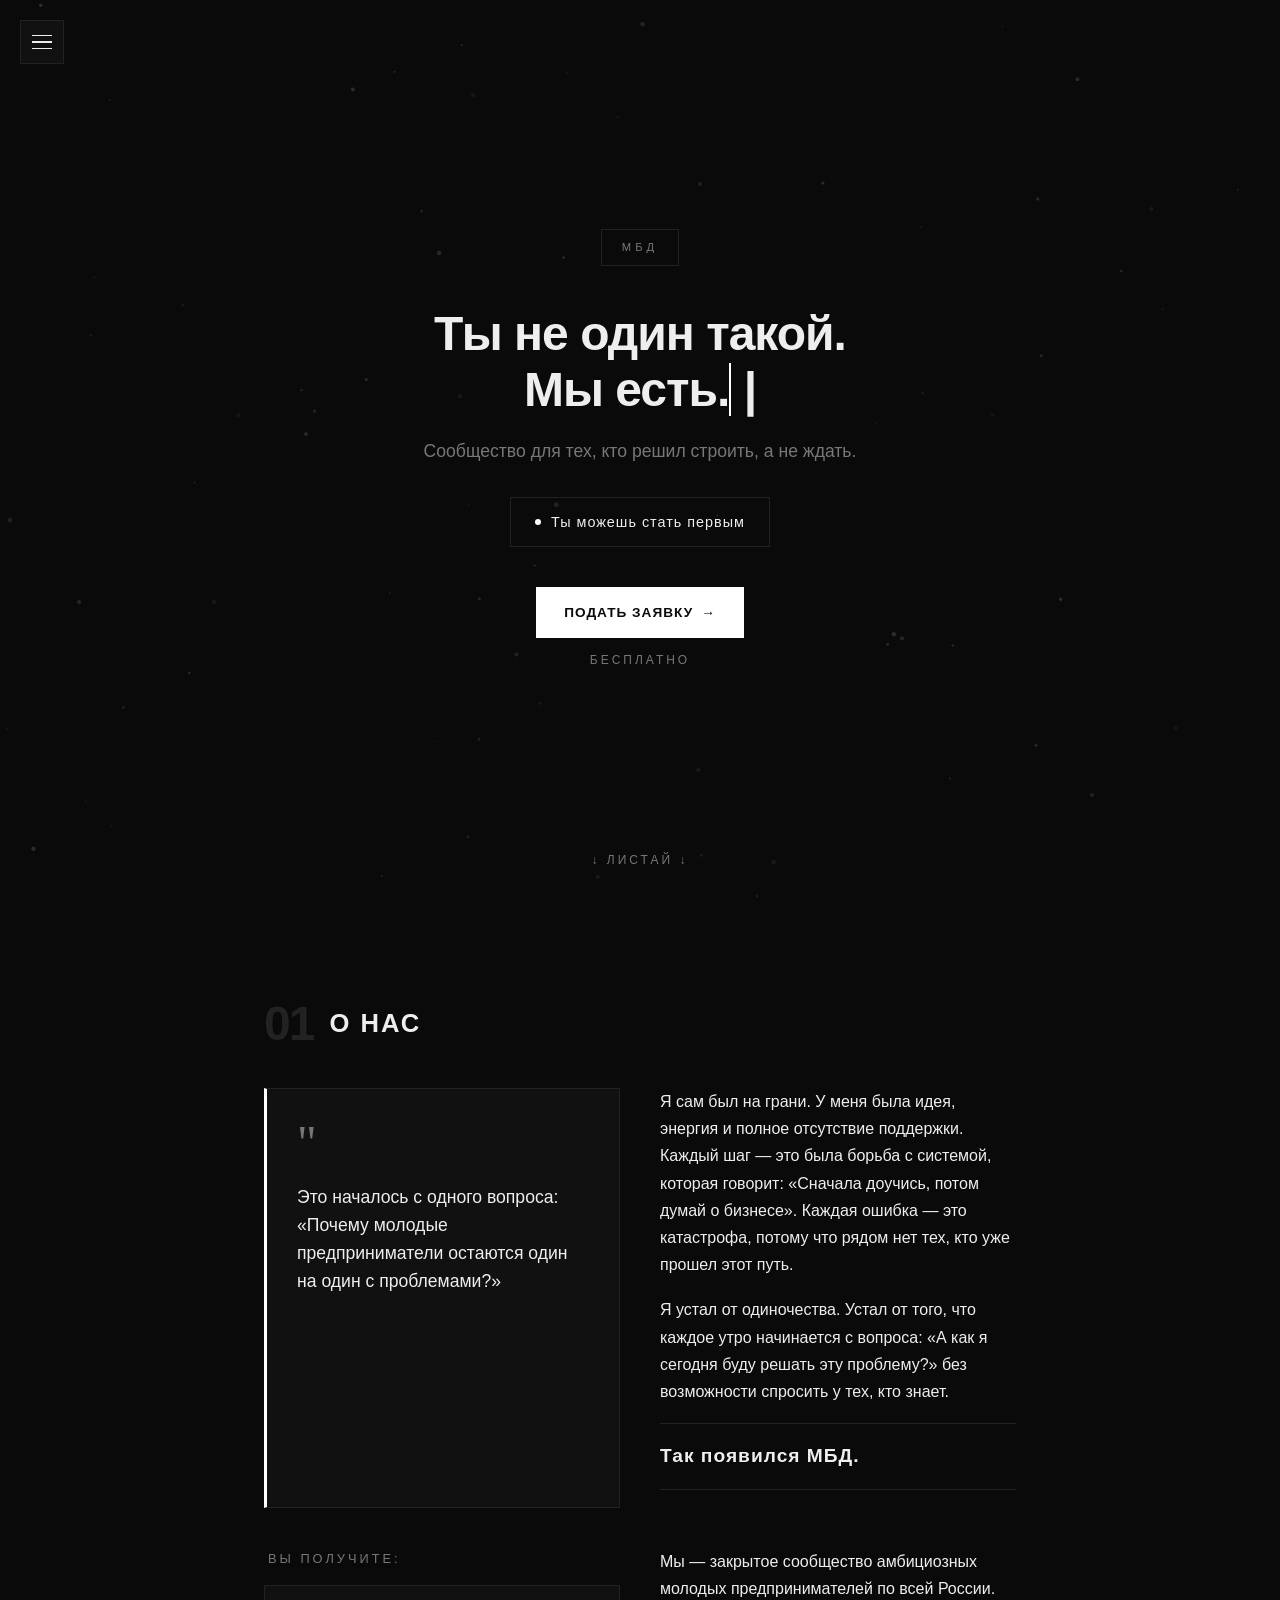
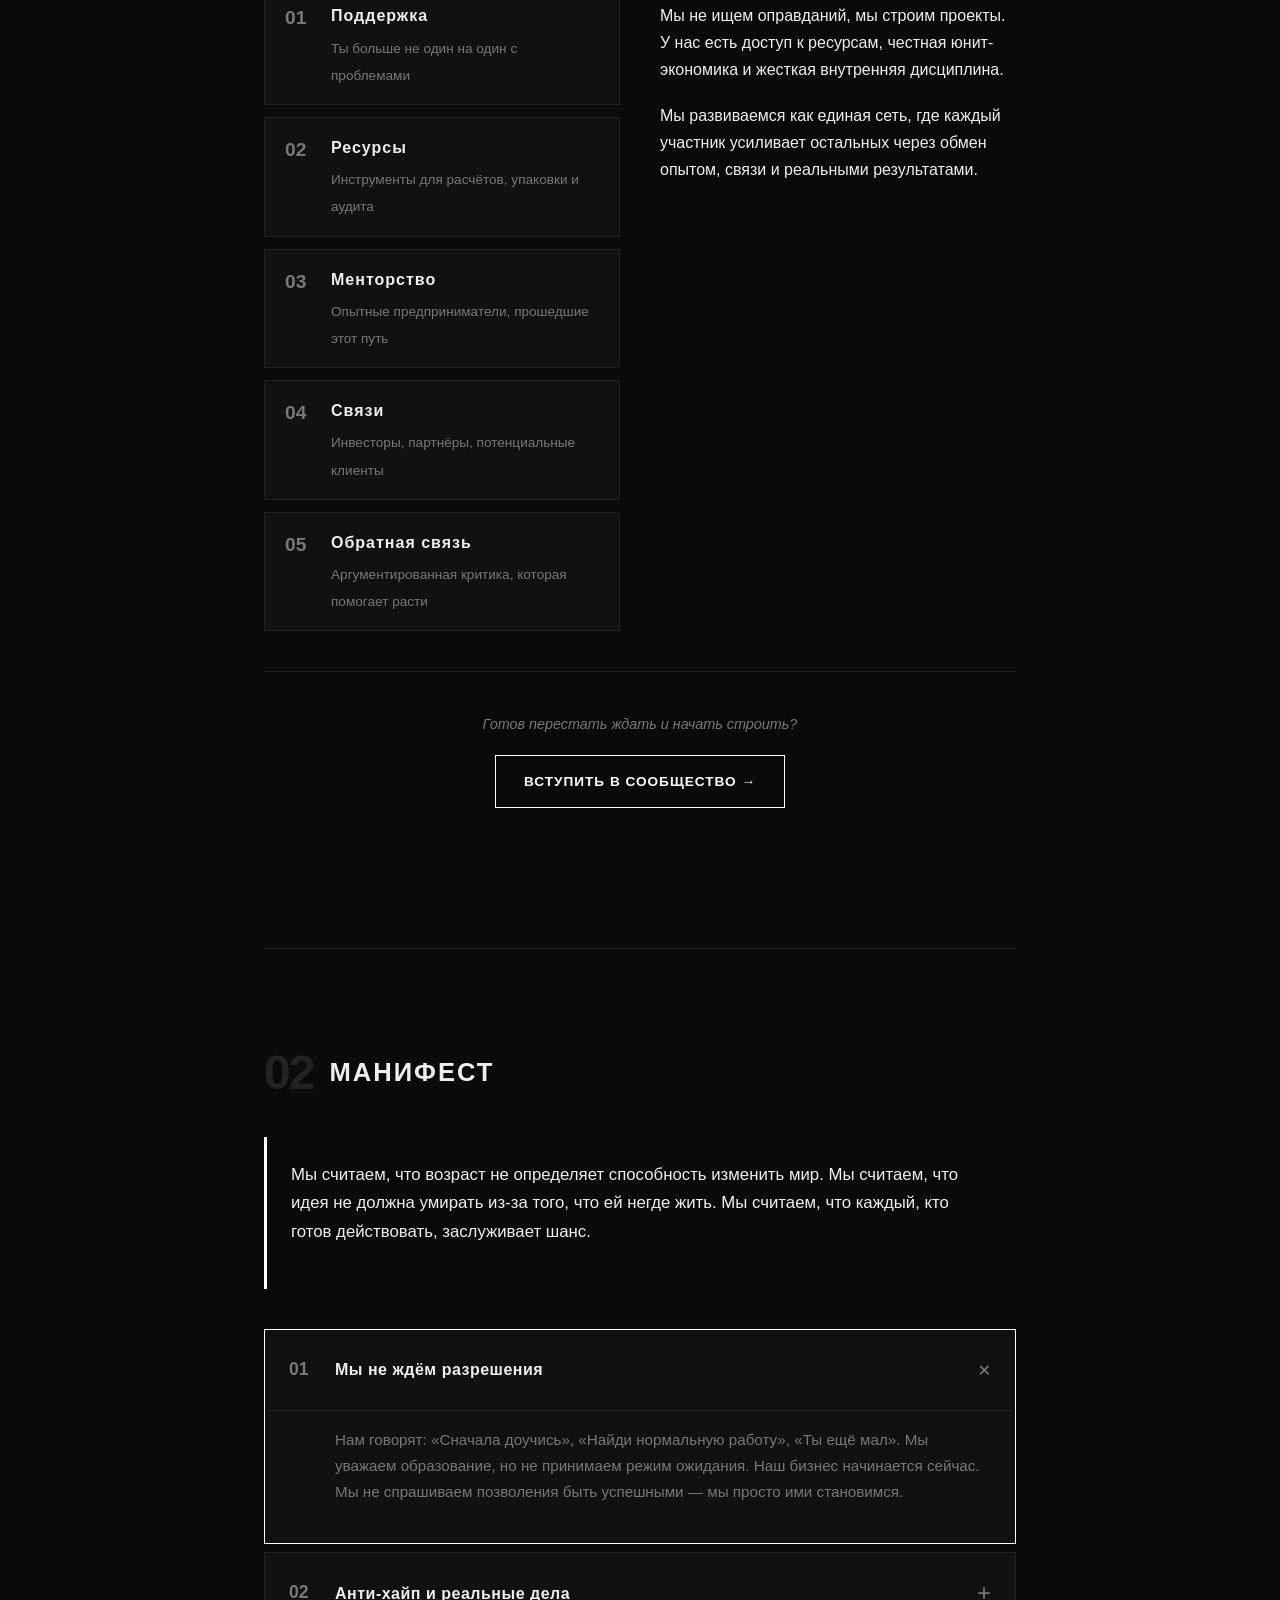
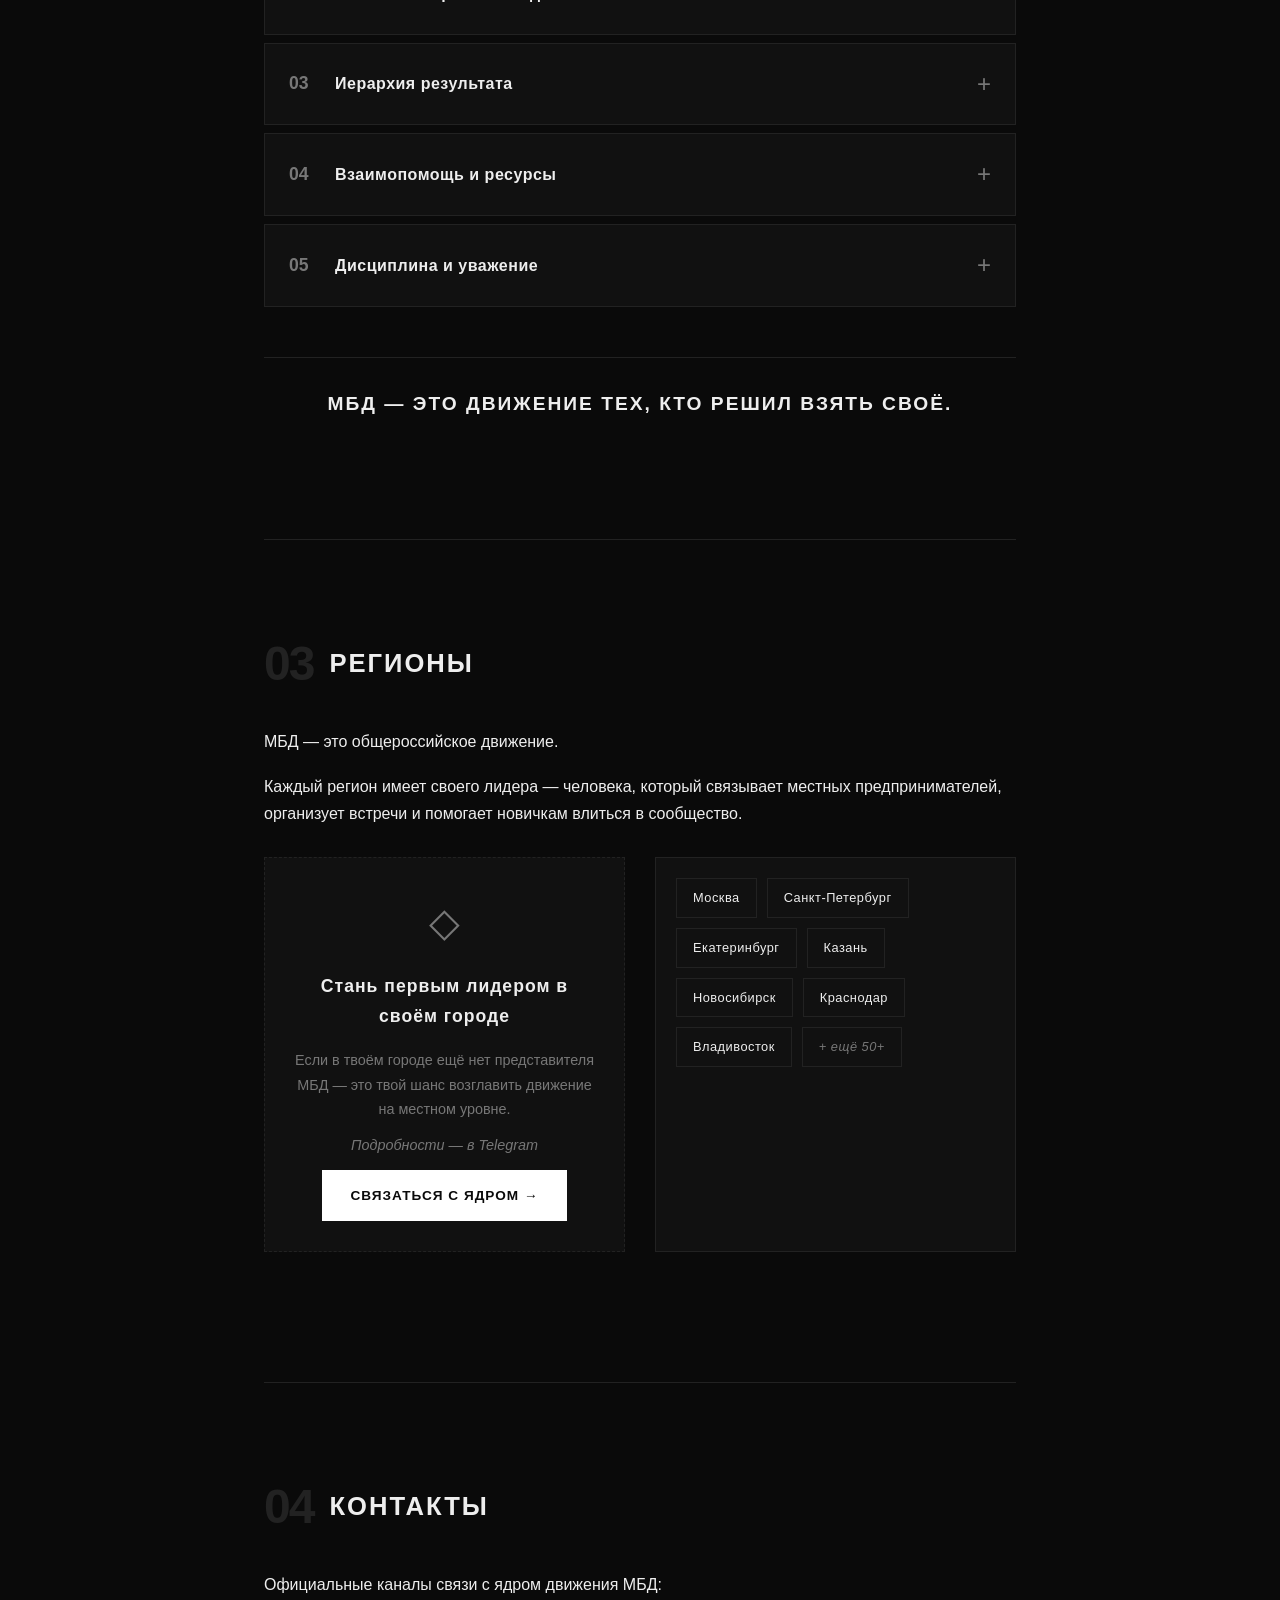
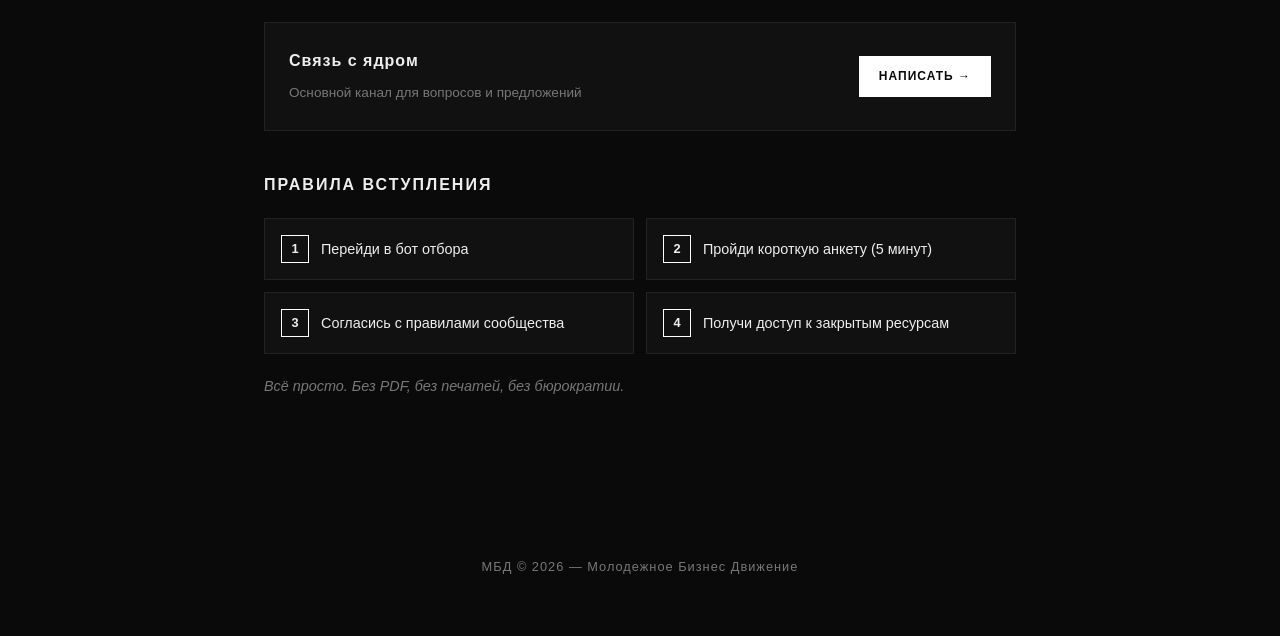
==== commit 4ab98723: "V2" ====
--- a/index.html
+++ b/index.html
@@ -5,257 +5,287 @@
     <meta name="viewport" content="width=device-width, initial-scale=1.0, maximum-scale=1.0, user-scalable=no">
     <title>МБД — Молодежное Бизнес Движение</title>
     <link rel="stylesheet" href="css/styles.css">
-    <script>
-        // Устанавливаем тёмную тему по умолчанию до загрузки страницы
-        (function() {
-            const savedTheme = localStorage.getItem('theme') || 'dark';
-            document.documentElement.setAttribute('data-theme', savedTheme);
-        })();
-    </script>
 </head>
 <body>
 
-<header>
-    <h1>МБД</h1>
-    <p>Молодежное Бизнес Движение</p>
-    <button class="theme-toggle">
-        <span class="icon">☀️</span>
-        <span>Тема</span>
-    </button>
-</header>
-
-<div class="nav-container">
-    <div class="nav-tabs">
-        <button class="tab-btn active" onclick="openTab(event, 'hero')">Главная</button>
-        <button class="tab-btn" onclick="openTab(event, 'about')">О нас</button>
-        <button class="tab-btn" onclick="openTab(event, 'manifesto')">Манифест</button>
-        <button class="tab-btn" onclick="openTab(event, 'regions')">Регионы</button>
-        <button class="tab-btn" onclick="openTab(event, 'contacts')">Контакты</button>
-    </div>
-</div>
-
-<div class="container">
-
-    <!-- ГЛАВНАЯ СТРАНИЦА С ЭМОЦИОНАЛЬНЫМ КРЮЧКОМ -->
-    <div id="hero" class="tab-content active">
-        <div class="hero-section">
-            <video autoplay muted loop playsinline class="hero-video">
-                <source src="../Падающие деньги заставка для видео [get.gt].mp4" type="video/mp4">
-            </video>
-            <div class="hero-overlay"></div>
-            
-            <h2 class="hero-title">Ты не один такой.<br>Мы есть.</h2>
-            <p class="hero-subtitle">Сообщество для тех, кто решил строить, а не ждать.</p>
-            
-            <div class="hero-motivation">
-                <p class="motivation-text">Ты можешь стать первым!</p>
-            </div>
-
-            <div class="hero-cta">
-                <a href="https://t.me/YBM_Union_bot" class="btn-link" target="_blank">Подать заявку на вступление</a>
-                <p class="hero-free">Бесплатно</p>
-            </div>
-        </div>
-    </div>
-
-    <!-- О ДВИЖЕНИИ — ИСТОРИЯ ЧЕЛОВЕКА -->
-    <div id="about" class="tab-content">
-        <h2>О нас</h2>
-        
-        <div class="about-story">
-            <p class="story-intro"><b>Это началось с одного вопроса:</b> «Почему молодые предприниматели остаются один на один с проблемами?»</p>
-            
-            <p>Я сам был на грани. У меня была идея, энергия и полное отсутствие поддержки. Каждый шаг — это была борьба с системой, которая говорит: «Сначала доучись, потом думай о бизнесе». Каждая ошибка — это катастрофа, потому что рядом нет тех, кто уже прошел этот путь.</p>
-            
-            <p>Я устал от одиночества. Устал от того, что каждое утро начинается с вопроса: «А как я сегодня буду решать эту проблему?» без возможности спросить у тех, кто знает.</p>
-            
-            <p><b>Так появился МБД.</b></p>
-            
-            <p>Мы — закрытое сообщество амбициозных молодых предпринимателей по всей России. Мы не ищем оправданий, мы строим проекты. У нас есть доступ к ресурсам, честная юнит-экономика и жесткая внутренняя дисциплина.</p>
-            
-            <p>Мы развиваемся как единая сеть, где каждый участник усиливает остальных через обмен опытом, связи и реальными результатами.</p>
-        </div>
-
-        <div class="about-benefits">
-            <h3>Что ты получишь:</h3>
-            <ul class="benefits-list">
-                <li><b>Поддержку единомышленников</b> — ты больше не один на один с проблемами</li>
-                <li><b>Доступ к ресурсам</b> — инструменты для расчетов, упаковки бизнес-планов и аудита</li>
-                <li><b>Менторство</b> — опытные предприниматели, которые уже прошли этот путь</li>
-                <li><b>Сеть контактов</b> — связи с инвесторами, партнерами и потенциальными клиентами</li>
-                <li><b>Честную обратную связь</b> — аргументированную критику, которая помогает расти</li>
-            </ul>
-        </div>
-
-        <div class="about-cta">
-            <p class="muted-p">Готов перестать ждать и начать строить?</p>
-            <a href="https://t.me/g82891y48927kf93" class="btn-link" target="_blank">Вступить в сообщество</a>
-        </div>
-    </div>
-
-    <!-- МАНИФЕСТ — ОТДЕЛЬНЫЙ РАЗДЕЛ -->
-    <div id="manifesto" class="tab-content">
-        <h2>Манифест МБД</h2>
-        
-        <div class="manifesto-content">
-            <p class="manifesto-opening">Мы считаем, что возраст не определяет способность изменить мир. Мы считаем, что идея не должна умирать из-за того, что ей негде жить. Мы считаем, что каждый, кто готов действовать, заслуживает шанс.</p>
-            
-            <div class="manifesto-points">
-                <div class="manifesto-point">
-                    <span class="point-number">01</span>
-                    <p><b>Мы не ждём разрешения.</b> Нам говорят: «Сначала доучись», «Найди нормальную работу», «Ты ещё мал». Мы уважаем образование, но не принимаем режим ожидания. Наш бизнес начинается сейчас. Мы не спрашиваем позволения быть успешными — мы просто ими становимся.</p>
-                </div>
-                
-                <div class="manifesto-point">
-                    <span class="point-number">02</span>
-                    <p><b>Анти-хайп и реальные дела.</b> В МБД не место тем, кто «мнет титьки» и кормит завтраками. Мы ценим действие выше идеи. Ошибаться — это нормально. Сидеть на месте и ныть — нет. Здесь либо ты строишь проект, либо ты просто зритель, которому скоро укажут на дверь.</p>
-                </div>
-                
-                <div class="manifesto-point">
-                    <span class="point-number">03</span>
-                    <p><b>Иерархия результата.</b> У нас нет «главных» по знакомству, есть только статус, подтверждённый делом. Общий круг — здесь все, кто в теме и хочет расти. Стартаперы — те, кто перешёл от слов к делу и пилит свой продукт. Финансисты VIP — элита. Те, кто уже считает реальную прибыль, понимает экономику и помогает «младшим» не наступить на грабли.</p>
-                </div>
-                
-                <div class="manifesto-point">
-                    <span class="point-number">04</span>
-                    <p><b>Взаимопомощь и ресурсы.</b> МБД — это не только чат, это доступ к инструментам. Каждый участник получает помощь в расчётах, упаковку бизнес-планов и аудит. Мы делимся связями и опытом, потому что успех одного из нас — это успех всего движения.</p>
-                </div>
-                
-                <div class="manifesto-point">
-                    <span class="point-number">05</span>
-                    <p><b>Дисциплина и уважение.</b> У нас нет «второго шанса», есть только дисциплина. Инфантильность, нытьё, токсичность и слив информации — билет на выход. Мы уважаем каждого, кто готов действовать и аргументировать.</p>
-                </div>
-            </div>
-            
-            <p class="manifesto-closing"><b>МБД — это движение тех, кто решил взять своё.</b></p>
-        </div>
-    </div>
-
-    <!-- РЕГИОНЫ — ЗАГЛУШКА -->
-    <div id="regions" class="tab-content">
-        <h2>Лидеры регионов</h2>
-        
-        <div class="regions-intro">
+<!-- Прогресс-бар -->
+<div class="progress-bar" id="progressBar"></div>
+
+<!-- Particles фон -->
+<canvas id="particles"></canvas>
+
+<!-- ГАМБУРГЕР -->
+<button class="menu-toggle" id="menuToggle" onclick="toggleMenu()">
+    <span></span>
+    <span></span>
+    <span></span>
+</button>
+
+<div class="menu-overlay" id="menuOverlay" onclick="toggleMenu()"></div>
+
+<nav class="side-menu" id="sideMenu">
+    <div class="side-logo">МБД</div>
+    <a href="#hero" class="side-btn active" onclick="toggleMenu()">
+        <span class="side-icon">⌂</span>
+        <span>Главная</span>
+    </a>
+    <a href="#about" class="side-btn" onclick="toggleMenu()">
+        <span class="side-icon">◈</span>
+        <span>О нас</span>
+    </a>
+    <a href="#manifesto" class="side-btn" onclick="toggleMenu()">
+        <span class="side-icon">◎</span>
+        <span>Манифест</span>
+    </a>
+    <a href="#regions" class="side-btn" onclick="toggleMenu()">
+        <span class="side-icon">◇</span>
+        <span>Регионы</span>
+    </a>
+    <a href="#contacts" class="side-btn" onclick="toggleMenu()">
+        <span class="side-icon">✉</span>
+        <span>Контакты</span>
+    </a>
+</nav>
+
+<!-- ВЕСЬ КОНТЕНТ НА ОДНОЙ СТРАНИЦЕ -->
+<main class="main-content">
+
+    <!-- HERO -->
+    <section id="hero" class="section hero-section">
+        <div class="reveal">
+            <div class="hero-badge">МБД</div>
+            <h1 class="hero-title">
+                <span class="typewriter" id="typewriter"></span>
+                <span class="cursor">|</span>
+            </h1>
+            <p class="hero-sub">Сообщество для тех, кто решил строить, а не ждать.</p>
+            <div class="hero-tag">
+                <span class="tag-dot"></span>
+                Ты можешь стать первым
+            </div>
+            <div class="hero-actions">
+                <a href="https://t.me/YBM_Union_bot" class="btn btn-primary" target="_blank">
+                    Подать заявку
+                    <span class="btn-arrow">→</span>
+                </a>
+                <span class="hero-free">Бесплатно</span>
+            </div>
+        </div>
+        <div class="scroll-hint">↓ Листай ↓</div>
+    </section>
+
+    <!-- О НАС -->
+    <section id="about" class="section">
+        <div class="section-header reveal">
+            <span class="section-number">01</span>
+            <h2 class="section-title">О нас</h2>
+        </div>
+
+        <div class="about-grid">
+            <div class="about-card card-accent reveal" data-delay="0">
+                <div class="card-icon">"</div>
+                <p class="card-quote">Это началось с одного вопроса: «Почему молодые предприниматели остаются один на один с проблемами?»</p>
+            </div>
+
+            <div class="about-text reveal" data-delay="0.15">
+                <p>Я сам был на грани. У меня была идея, энергия и полное отсутствие поддержки. Каждый шаг — это была борьба с системой, которая говорит: «Сначала доучись, потом думай о бизнесе». Каждая ошибка — это катастрофа, потому что рядом нет тех, кто уже прошел этот путь.</p>
+                <p>Я устал от одиночества. Устал от того, что каждое утро начинается с вопроса: «А как я сегодня буду решать эту проблему?» без возможности спросить у тех, кто знает.</p>
+                <p class="highlight">Так появился МБД.</p>
+            </div>
+        </div>
+
+        <div class="about-grid reverse">
+            <div class="about-text reveal" data-delay="0">
+                <p>Мы — закрытое сообщество амбициозных молодых предпринимателей по всей России. Мы не ищем оправданий, мы строим проекты. У нас есть доступ к ресурсам, честная юнит-экономика и жесткая внутренняя дисциплина.</p>
+                <p>Мы развиваемся как единая сеть, где каждый участник усиливает остальных через обмен опытом, связи и реальными результатами.</p>
+            </div>
+
+            <div class="benefits-stack reveal" data-delay="0.15">
+                <div class="benefits-label">Вы получите:</div>
+                <div class="benefit-item">
+                    <span class="benefit-num">01</span>
+                    <div>
+                        <b>Поддержка</b>
+                        <span>Ты больше не один на один с проблемами</span>
+                    </div>
+                </div>
+                <div class="benefit-item">
+                    <span class="benefit-num">02</span>
+                    <div>
+                        <b>Ресурсы</b>
+                        <span>Инструменты для расчётов, упаковки и аудита</span>
+                    </div>
+                </div>
+                <div class="benefit-item">
+                    <span class="benefit-num">03</span>
+                    <div>
+                        <b>Менторство</b>
+                        <span>Опытные предприниматели, прошедшие этот путь</span>
+                    </div>
+                </div>
+                <div class="benefit-item">
+                    <span class="benefit-num">04</span>
+                    <div>
+                        <b>Связи</b>
+                        <span>Инвесторы, партнёры, потенциальные клиенты</span>
+                    </div>
+                </div>
+                <div class="benefit-item">
+                    <span class="benefit-num">05</span>
+                    <div>
+                        <b>Обратная связь</b>
+                        <span>Аргументированная критика, которая помогает расти</span>
+                    </div>
+                </div>
+            </div>
+        </div>
+
+        <div class="section-cta reveal">
+            <p class="muted">Готов перестать ждать и начать строить?</p>
+            <a href="https://t.me/YBM_Union_bot" class="btn btn-outline" target="_blank">Вступить в сообщество →</a>
+        </div>
+    </section>
+
+    <!-- МАНИФЕСТ -->
+    <section id="manifesto" class="section">
+        <div class="section-header reveal">
+            <span class="section-number">02</span>
+            <h2 class="section-title">Манифест</h2>
+        </div>
+
+        <div class="manifesto-intro reveal">
+            <p>Мы считаем, что возраст не определяет способность изменить мир. Мы считаем, что идея не должна умирать из-за того, что ей негде жить. Мы считаем, что каждый, кто готов действовать, заслуживает шанс.</p>
+        </div>
+
+        <div class="manifesto-list">
+            <details class="manifesto-item reveal" data-delay="0" open>
+                <summary>
+                    <span class="m-num">01</span>
+                    <span class="m-title">Мы не ждём разрешения</span>
+                    <span class="m-toggle">+</span>
+                </summary>
+                <div class="m-body"><p>Нам говорят: «Сначала доучись», «Найди нормальную работу», «Ты ещё мал». Мы уважаем образование, но не принимаем режим ожидания. Наш бизнес начинается сейчас. Мы не спрашиваем позволения быть успешными — мы просто ими становимся.</p></div>
+            </details>
+            <details class="manifesto-item reveal" data-delay="0.08">
+                <summary>
+                    <span class="m-num">02</span>
+                    <span class="m-title">Анти-хайп и реальные дела</span>
+                    <span class="m-toggle">+</span>
+                </summary>
+                <div class="m-body"><p>В МБД не место тем, кто «мнет титьки» и кормит завтраками. Мы ценим действие выше идеи. Ошибаться — это нормально. Сидеть на месте и ныть — нет. Здесь либо ты строишь проект, либо ты просто зритель, которому скоро укажут на дверь.</p></div>
+            </details>
+            <details class="manifesto-item reveal" data-delay="0.16">
+                <summary>
+                    <span class="m-num">03</span>
+                    <span class="m-title">Иерархия результата</span>
+                    <span class="m-toggle">+</span>
+                </summary>
+                <div class="m-body"><p>У нас нет «главных» по знакомству, есть только статус, подтверждённый делом. Общий круг — здесь все, кто в теме и хочет расти. Стартаперы — те, кто перешёл от слов к делу и пилит свой продукт. Финансисты VIP — элита. Те, кто уже считает реальную прибыль, понимает экономику и помогает «младшим» не наступить на грабли.</p></div>
+            </details>
+            <details class="manifesto-item reveal" data-delay="0.24">
+                <summary>
+                    <span class="m-num">04</span>
+                    <span class="m-title">Взаимопомощь и ресурсы</span>
+                    <span class="m-toggle">+</span>
+                </summary>
+                <div class="m-body"><p>МБД — это не только чат, это доступ к инструментам. Каждый участник получает помощь в расчётах, упаковку бизнес-планов и аудит. Мы делимся связями и опытом, потому что успех одного из нас — это успех всего движения.</p></div>
+            </details>
+            <details class="manifesto-item reveal" data-delay="0.32">
+                <summary>
+                    <span class="m-num">05</span>
+                    <span class="m-title">Дисциплина и уважение</span>
+                    <span class="m-toggle">+</span>
+                </summary>
+                <div class="m-body"><p>У нас нет «второго шанса», есть только дисциплина. Инфантильность, нытьё, токсичность и слив информации — билет на выход. Мы уважаем каждого, кто готов действовать и аргументировать.</p></div>
+            </details>
+        </div>
+
+        <p class="manifesto-closing reveal">МБД — это движение тех, кто решил взять своё.</p>
+    </section>
+
+    <!-- РЕГИОНЫ -->
+    <section id="regions" class="section">
+        <div class="section-header reveal">
+            <span class="section-number">03</span>
+            <h2 class="section-title">Регионы</h2>
+        </div>
+
+        <div class="reveal">
             <p>МБД — это общероссийское движение.</p>
             <p>Каждый регион имеет своего лидера — человека, который связывает местных предпринимателей, организует встречи и помогает новичкам влиться в сообщество.</p>
         </div>
 
-        <div class="regions-map-placeholder">
-            <div class="map-icon">🗺️</div>
-            <h3>Стань первым лидером в своём городе</h3>
-            <p>Если в твоём городе ещё нет представителя МБД — это твой шанс возглавить движение на местном уровне.</p>
-            <p class="muted-p">Подробности — в Telegram</p>
-            <a href="https://t.me/p2938819u4" class="btn-link" target="_blank">Связаться с ядром</a>
-        </div>
-    </div>
+        <div class="regions-showcase">
+            <div class="region-card region-lead reveal">
+                <div class="region-icon">◇</div>
+                <h3>Стань первым лидером в своём городе</h3>
+                <p>Если в твоём городе ещё нет представителя МБД — это твой шанс возглавить движение на местном уровне.</p>
+                <p class="muted">Подробности — в Telegram</p>
+                <a href="https://t.me/p2938819u4" class="btn btn-primary" target="_blank">Связаться с ядром →</a>
+            </div>
+
+            <div class="region-cities reveal" data-delay="0.15">
+                <div class="city-chip">Москва</div>
+                <div class="city-chip">Санкт-Петербург</div>
+                <div class="city-chip">Екатеринбург</div>
+                <div class="city-chip">Казань</div>
+                <div class="city-chip">Новосибирск</div>
+                <div class="city-chip">Краснодар</div>
+                <div class="city-chip">Владивосток</div>
+                <div class="city-chip city-more">+ ещё 50+</div>
+            </div>
+        </div>
+    </section>
 
     <!-- КОНТАКТЫ -->
-    <div id="contacts" class="tab-content">
-        <h2>Контакты</h2>
-        
-        <div class="contacts-intro">
+    <section id="contacts" class="section">
+        <div class="section-header reveal">
+            <span class="section-number">04</span>
+            <h2 class="section-title">Контакты</h2>
+        </div>
+
+        <div class="reveal">
             <p>Официальные каналы связи с ядром движения МБД:</p>
         </div>
 
-        <div class="item-list">
-            <div class="list-item">
-                <div class="item-info">
-                    <b>Связь с ядром</b>
-                    <span>Основной канал для вопросов и предложений</span>
-                </div>
-                <a href="https://t.me/g82891y48927kf93" class="view-btn" target="_blank">Написать</a>
-            </div>
-        </div>
-
-        <div class="contacts-info">
-            <h3>Правила вступления:</h3>
-            <ul class="rules-list">
-                <li>Перейди в бот отбора</li>
-                <li>Пройди короткую анкету (5 минут)</li>
-                <li>Согласись с правилами сообщества</li>
-                <li>Получи доступ к закрытым ресурсам</li>
-            </ul>
-            <p class="muted-p">Всё просто. Без PDF, без печатей, без бюрократии.</p>
-        </div>
-    </div>
-
-</div>
-
-<!-- МОДАЛЬНЫЕ ОКНА ДЛЯ ДОКУМЕНТОВ (только для участников) -->
-<div id="modal-manifest" class="modal-overlay" onclick="closeModalOnOverlay(event, 'modal-manifest')">
-    <div class="modal-window">
-        <h2>Манифест МБД v1.0</h2>
-        <p><b>1. МЫ НЕ ЖДЕМ РАЗРЕШЕНИЯ.</b><br>Нам говорят: «Сначала доучись», «Найди нормальную работу», «Ты еще мал». Мы уважаем образование, но не принимаем режим ожидания. Наш бизнес начинается сейчас. Мы не спрашиваем позволения быть успешными — мы просто ими становимся.</p>
-        <p><b>2. АНТИ-ХАЙП И РЕАЛЬНЫЕ ДЕЛА.</b><br>В МБД не место тем, кто «мнет титьки» и кормит завтраками. Мы ценим действие выше идеи. Ошибаться — это нормально. Сидеть на месте и ныть — нет. Здесь либо ты строишь проект, либо ты просто зритель, которому скоро укажут на дверь.</p>
-        <p><b>3. ИЕРАРХИЯ РЕЗУЛЬТАТА.</b><br>У нас нет «главных» по знакомству, есть только статус, подтвержденный делом:</p>
-        <ul>
-            <li><b>Общий круг:</b> Здесь все, кто в теме и хочет расти.</li>
-            <li><b>Стартаперы:</b> Те, кто перешел от слов к делу и пилит свой продукт.</li>
-            <li><b>Финансисты VIP:</b> Элита. Те, кто уже считает реальную прибыль, понимает экономику и помогает «младшим» не наступить на грабли.</li>
-        </ul>
-        <p><b>4. ВЗАИМОПОМОЩЬ И РЕСУРСЫ.</b><br>МБД — это не только чат, это доступ к инструментам. Каждый участник получает помощь в расчетах, упаковку бизнес-планов и аудит. Мы делимся связями и опытом, потому что успех одного из нас — это успех всего движения.</p>
-        <p><b>МБД — ЭТО ДВИЖЕНИЕ ТЕХ, КТО РЕШИЛ ВЗЯТЬ СВОЁ.</b></p>
-        <button class="modal-close-btn" onclick="closeModal('modal-manifest')">ОК</button>
-    </div>
-</div>
-
-<div id="modal-code" class="modal-overlay" onclick="closeModalOnOverlay(event, 'modal-code')">
-    <div class="modal-window">
-        <h2>Кодекс МБД: Правила Игры</h2>
-        <p class="muted-p">Вступая в МБД, ты принимаешь эти условия. Незнание не освобождает от бана. У нас нет «второго шанса», есть только дисциплина.</p>
-        <h3>1. ЧТО НУЖНО И МОЖНО ДЕЛАТЬ:</h3>
-        <ul>
-            <li><b>Действовать.</b> Твоя главная задача — прогресс. Задавай вопросы по делу, делись результатами, предлагай идеи.</li>
-            <li><b>Помогать своим.</b> Если ты шаришь в теме, в которой новичок «плавает» — помоги. Мы растем как сеть, а не как стадо одиночек.</li>
-            <li><b>Аргументировать.</b> Любая критика чужого стартапа должна быть обоснованной. «Это фигня» — бан.</li>
-            <li><b>Использовать ресурсы.</b> Пользуйся доступными инструментами с умом.</li>
-        </ul>
-        <h3>2. КАТЕГОРИЧЕСКИ ЗАПРЕЩЕНО:</h3>
-        <ul>
-            <li><b>Инфантильность и нытье.</b> Нам нужны те, кто ищет способы, а не оправдания. Фразы в стиле «я слишком молод» — билет на выход.</li>
-            <li><b>Токсичность и деструктив.</b> Переход на личности, оскорбления участников, высмеивание чужих идей.</li>
-            <li><b>Спам и «темки».</b> Попытки впарить участникам сомнительные схемы, пирамиды или рекламу.</li>
-            <li><b>Слив информации.</b> Всё, что обсуждается внутри закрытых групп, остается внутри. За слив — вечный бан.</li>
-        </ul>
-        <button class="modal-close-btn" onclick="closeModal('modal-code')">ОК</button>
-    </div>
-</div>
-
-<div id="modal-privacy" class="modal-overlay" onclick="closeModalOnOverlay(event, 'modal-privacy')">
-    <div class="modal-window">
-        <h2>Политика конфиденциальности (NDA)</h2>
-        <p><b>1. ОБЩИЕ ПОЛОЖЕНИЯ</b><br>Настоящая Политика определяет порядок обработки и защиты информации о Пользователях, которая может быть получена во время использования Пользователем Telegram-бота. Целью является надлежащая защита данных от несанкционированного доступа.</p>
-        <p><b>2. СБОР И ЦЕЛИ ОБРАБОТКИ ДАННЫХ</b><br>Мы собираем только те данные, которые необходимы для верификации Пользователя: имя (псевдоним), ответы на вопросы анкеты и контактные данные в Telegram. Цели: идентификация, проверка квалификации (статуса) для предоставления доступа к закрытым ресурсам и обеспечение обратной связи.</p>
-        <p><b>3. ЗАЩИТА ИНТЕЛЛЕКТУАЛЬНОЙ СОБСТВЕННОСТИ (NDA)</b><br>Все идеи, концепции, бизнес-планы и стратегии, передаваемые Пользователем в процессе анкетирования, признаются конфиденциальной информацией. Администрация обязуется не использовать полученную информацию в собственных коммерческих целях и не передавать её третьим лицам без явного согласия Пользователя. Обработка данных происходит в изолированном режиме с соблюдением строгой конфиденциальности.</p>
-        <p><b>4. ТЕХНИЧЕСКАЯ БЕЗОПАСНОСТЬ</b><br>Хранение осуществляется на защищенных серверах с применением средств шифрования. Доступ к администрированию имеет строго ограниченный круг лиц. Пользователь имеет право в любой момент потребовать удаления своей анкеты и всех связанных с ней данных.</p>
-        <button class="modal-close-btn" onclick="closeModal('modal-privacy')">ОК</button>
-    </div>
-</div>
-
-<div id="modal-update-web" class="modal-overlay" onclick="closeModalOnOverlay(event, 'modal-update-web')">
-    <div class="modal-window">
-        <h2>Детали обновления: Масштабирование веб-платформы</h2>
-        <p class="muted-p">Дата релиза: 15 мая 2026 г.</p>
-        <p><b>Что было сделано:</b></p>
-        <ul>
-            <li><b>Новый веб-интерфейс:</b> Дизайн сайта полностью адаптирован под эмоциональный, минималистичный стиль с чёрно-золотой палитрой.</li>
-            <li><b>Интерактивные модальные окна:</b> Все важные нормативные документы убраны во всплывающие окна.</li>
-            <li><b>Адаптивность:</b> Интерфейс полностью переработан для бесшовного открытия как через стандартные браузеры, так и внутри WebApp окон мессенджера Telegram.</li>
-        </ul>
-        <button class="modal-close-btn blue-btn" onclick="closeModal('modal-update-web')">ОК</button>
-    </div>
-</div>
-
-<div id="universal-news-modal" class="modal-overlay" onclick="closeModalOnOverlay(event, 'universal-news-modal')">
-    <div class="modal-window">
-        <h2 id="modal-news-title">Название новости</h2>
-        <p class="muted-p" id="modal-news-date">Дата</p>
-        <div id="modal-news-text" style="margin-top: 15px; color: var(--text-white); font-size: 0.95rem;">
-            Текст новости...
-        </div>
-        <button class="modal-close-btn blue-btn" onclick="closeModal('universal-news-modal')">ОК</button>
-    </div>
-</div>
+        <div class="contact-card reveal">
+            <div class="contact-info">
+                <span class="contact-label">Связь с ядром</span>
+                <span class="contact-desc">Основной канал для вопросов и предложений</span>
+            </div>
+            <a href="https://t.me/g82891y48927kf93" class="btn btn-primary btn-small" target="_blank">Написать →</a>
+        </div>
+
+        <div class="rules-block reveal">
+            <h3 class="block-title">Правила вступления</h3>
+            <div class="rules-steps">
+                <div class="step">
+                    <span class="step-num">1</span>
+                    <span>Перейди в бот отбора</span>
+                </div>
+                <div class="step">
+                    <span class="step-num">2</span>
+                    <span>Пройди короткую анкету (5 минут)</span>
+                </div>
+                <div class="step">
+                    <span class="step-num">3</span>
+                    <span>Согласись с правилами сообщества</span>
+                </div>
+                <div class="step">
+                    <span class="step-num">4</span>
+                    <span>Получи доступ к закрытым ресурсам</span>
+                </div>
+            </div>
+            <p class="muted">Всё просто. Без PDF, без печатей, без бюрократии.</p>
+        </div>
+    </section>
+
+    <!-- ФУТЕР -->
+    <footer class="site-footer reveal">
+        <p>МБД © 2026 — Молодежное Бизнес Движение</p>
+    </footer>
+
+</main>
 
 <script src="js/main.js"></script>
 </body>
--- a/css/styles.css
+++ b/css/styles.css
@@ -1,1608 +1,907 @@
+/* ============================================
+   МОДЕЛЬ 4 — ОДНА СТРАНИЦА, СКРОЛЛ, REVEAL
+   Полностью адаптивно под любые телефоны
+   ============================================ */
+
 :root {
-    --bg-main: #0a0a0a;        /* Чистый чёрный */
-    --bg-card: #141414;        /* Тёмно-серый для блоков */
-    --bg-card-hover: #1a1a1a;  /* Ховер для карточек */
-    --accent-gold: #d4af37;    /* Золотой акцент */
-    --accent-gold-light: #f4d03f; /* Светлое золото для ховеров */
-    --accent-gold-dark: #b8941e; /* Тёмное золото */
-    --text-white: #f5f5f5;     /* Чистый белый текст */
-    --text-muted: #a0a0a0;     /* Смягченный текст */
-    --border-color: #2a2a2a;   /* Разделительные линии */
-    --border-gold: rgba(212, 175, 55, 0.3); /* Золотая граница */
-    --input-bg: rgba(212, 175, 55, 0.05);
-    --shadow-gold: rgba(212, 175, 55, 0.15);
-}
-
-/* Хакерская тема - зелёный на чёрном */
-[data-theme="hacker"] {
-    --bg-main: #0a0f0a;        /* Чёрный с зелёным оттенком */
-    --bg-card: #0d140d;        /* Тёмно-зелёный для блоков */
-    --bg-card-hover: #111a11;  /* Ховер для карточек */
-    --accent-gold: #00ff41;    /* Неоновый зелёный */
-    --accent-gold-light: #39ff14; /* Светло-зелёный для ховеров */
-    --accent-gold-dark: #00cc33; /* Тёмно-зелёный */
-    --text-white: #00ff41;     /* Зелёный текст */
-    --text-muted: #00aa2a;     /* Смягченный зелёный */
-    --border-color: #1a3a1a;   /* Тёмно-зелёные линии */
-    --border-gold: rgba(0, 255, 65, 0.3);
-    --input-bg: rgba(0, 255, 65, 0.05);
-    --shadow-gold: rgba(0, 255, 65, 0.2);
-}
-
-
-/* Хакерский шрифт для всей темы */
-[data-theme="hacker"] body,
-[data-theme="hacker"] header,
-[data-theme="hacker"] h1,
-[data-theme="hacker"] h2,
-[data-theme="hacker"] h3,
-[data-theme="hacker"] p,
-[data-theme="hacker"] button,
-[data-theme="hacker"] a,
-[data-theme="hacker"] span,
-[data-theme="hacker"] div {
-    font-family: 'Courier New', 'Consolas', 'Monaco', monospace;
-}
-
-/* Глитч-эффект для заголовка МБД */
-[data-theme="hacker"] header h1 {
-    animation: glitch 3s infinite;
-}
-
-@keyframes glitch {
-    0%, 90%, 100% {
-        text-shadow: 0 0 10px rgba(0, 255, 65, 0.5);
-        transform: translate(0);
-    }
-    92% {
-        text-shadow: -2px 0 #ff0040, 2px 0 #00ffff;
-        transform: translate(-2px, 1px);
-    }
-    94% {
-        text-shadow: 2px 0 #ff0040, -2px 0 #00ffff;
-        transform: translate(2px, -1px);
-    }
-    96% {
-        text-shadow: -1px 0 #ff0040, 1px 0 #00ffff;
-        transform: translate(1px, 2px);
-    }
-    98% {
-        text-shadow: 1px 0 #ff0040, -1px 0 #00ffff;
-        transform: translate(-1px, -2px);
-    }
-}
-
-/* Глитч-эффект для hero-title */
-[data-theme="hacker"] .hero-title {
-    animation: glitchText 2s infinite;
-}
-
-@keyframes glitchText {
-    0%, 85%, 100% {
-        text-shadow: 0 0 20px rgba(0, 255, 65, 0.8);
-        transform: translate(0);
-    }
-    87% {
-        text-shadow: -3px 0 #ff0040, 3px 0 #00ffff;
-        transform: translate(-3px, 0);
-    }
-    89% {
-        text-shadow: 3px 0 #ff0040, -3px 0 #00ffff;
-        transform: translate(3px, 0);
-    }
-    91% {
-        text-shadow: 0 0 20px rgba(0, 255, 65, 0.8);
-        transform: translate(0);
-    }
-}
-
-/* Глитч-эффект для мотивационного текста */
-[data-theme="hacker"] .motivation-text {
-    animation: glitchMotivation 4s infinite;
-}
-
-@keyframes glitchMotivation {
-    0%, 88%, 100% {
-        text-shadow: 0 0 10px rgba(0, 255, 65, 0.6);
-    }
-    90% {
-        text-shadow: -2px 0 #ff0040, 2px 0 #00ffff;
-        letter-spacing: 3px;
-    }
-    92% {
-        text-shadow: 2px 0 #ff0040, -2px 0 #00ffff;
-        letter-spacing: 1px;
-    }
-    94% {
-        text-shadow: 0 0 10px rgba(0, 255, 65, 0.6);
-        letter-spacing: 2px;
-    }
-}
-
-/* Сканлайн-эффект для всей страницы */
-[data-theme="hacker"] body::before {
-    content: '';
+    --bg: #0a0a0a;
+    --surface: #111;
+    --surface2: #181818;
+    --line: #222;
+    --text: #eee;
+    --muted: #777;
+    --accent: #fff;
+}
+
+* {
+    box-sizing: border-box;
+    margin: 0;
+    padding: 0;
+    -webkit-tap-highlight-color: transparent;
+}
+
+html {
+    scroll-behavior: smooth;
+}
+
+body {
+    background: var(--bg);
+    color: var(--text);
+    font-family: 'Inter', -apple-system, BlinkMacSystemFont, 'Segoe UI', sans-serif;
+    line-height: 1.7;
+    font-size: 16px;
+    overflow-x: hidden;
+}
+
+/* ========== PROGRESS BAR ========== */
+.progress-bar {
+    position: fixed;
+    top: 0;
+    left: 0;
+    height: 2px;
+    background: var(--accent);
+    z-index: 9999;
+    width: 0%;
+    transition: width 0.1s linear;
+}
+
+/* ========== PARTICLES ========== */
+#particles {
     position: fixed;
     top: 0;
     left: 0;
     width: 100%;
     height: 100%;
-    background: linear-gradient(
-        transparent 50%,
-        rgba(0, 255, 65, 0.03) 50%
-    );
-    background-size: 100% 4px;
+    z-index: 0;
     pointer-events: none;
-    z-index: 9999;
-    animation: scanline 8s linear infinite;
-}
-
-@keyframes scanline {
-    0% {
-        transform: translateY(0);
-    }
-    100% {
-        transform: translateY(10px);
-    }
-}
-
-/* Мигающий курсор для текста */
-[data-theme="hacker"] .hero-subtitle::after {
-    content: '█';
-    animation: blink 1s infinite;
-    margin-left: 2px;
-}
-
-@keyframes blink {
-    0%, 50% {
-        opacity: 1;
-    }
-    51%, 100% {
-        opacity: 0;
-    }
-}
-
-/* Глитч-эффект для кнопок */
-[data-theme="hacker"] .btn-link {
-    animation: glitchBtn 3s infinite;
-    border: 2px solid #00ff41;
-    box-shadow: 0 0 20px rgba(0, 255, 65, 0.5), inset 0 0 20px rgba(0, 255, 65, 0.1);
-}
-
-@keyframes glitchBtn {
-    0%, 88%, 100% {
-        box-shadow: 0 0 20px rgba(0, 255, 65, 0.5), inset 0 0 20px rgba(0, 255, 65, 0.1);
-    }
-    90% {
-        box-shadow: -3px 0 #ff0040, 3px 0 #00ffff, 0 0 30px rgba(0, 255, 65, 0.8);
-        transform: translate(-2px, 0);
-    }
-    92% {
-        box-shadow: 3px 0 #ff0040, -3px 0 #00ffff, 0 0 30px rgba(0, 255, 65, 0.8);
-        transform: translate(2px, 0);
-    }
-    94% {
-        box-shadow: 0 0 20px rgba(0, 255, 65, 0.5), inset 0 0 20px rgba(0, 255, 65, 0.1);
-        transform: translate(0);
-    }
-}
-
-/* Матричный эффект для фона */
-[data-theme="hacker"] .hero-section::before {
-    background: radial-gradient(circle at center, rgba(0, 255, 65, 0.1) 0%, transparent 70%);
-    animation: matrixGlow 3s ease-in-out infinite;
-}
-
-@keyframes matrixGlow {
-    0%, 100% {
-        opacity: 0.3;
-    }
-    50% {
-        opacity: 0.6;
-    }
-}
-
-/* Глитч для заголовков h2 */
-[data-theme="hacker"] h2 {
-    animation: glitchHeading 5s infinite;
-}
-
-@keyframes glitchHeading {
-    0%, 90%, 100% {
-        text-shadow: 0 0 10px rgba(0, 255, 65, 0.5);
-    }
-    92% {
-        text-shadow: -2px 0 #ff0040, 2px 0 #00ffff;
-    }
-    94% {
-        text-shadow: 2px 0 #ff0040, -2px 0 #00ffff;
-    }
-    96% {
-        text-shadow: 0 0 10px rgba(0, 255, 65, 0.5);
-    }
-}
-
-/* Эффект мерцания для навигации */
-[data-theme="hacker"] .nav-container {
-    border-bottom: 1px solid #00ff41;
-    box-shadow: 0 2px 10px rgba(0, 255, 65, 0.3);
-}
-
-[data-theme="hacker"] .tab-btn.active {
-    color: #00ff41;
-    background: rgba(0, 255, 65, 0.1);
-    text-shadow: 0 0 10px rgba(0, 255, 65, 0.8);
-}
-
-[data-theme="hacker"] .tab-btn::after {
-    background: #00ff41;
-    box-shadow: 0 0 10px rgba(0, 255, 65, 0.8);
-}
-
-/* Общие системные настройки для мобилок */
-* {
-    box-sizing: border-box;
-    -webkit-tap-highlight-color: transparent; /* Убираем синий блик при клике на телефоне */
-}
-
-body {
-    background-color: var(--bg-main);
-    color: var(--text-white);
-    font-family: -apple-system, BlinkMacSystemFont, "Segoe UI", Roboto, Helvetica, Arial, sans-serif;
-    margin: 0;
-    padding: 0;
-    line-height: 1.6;
-    overflow-x: hidden; /* Защита от горизонтального скролла всего сайта */
-}
-
-/* Современная шапка с золотым акцентом */
-header {
-    background: linear-gradient(135deg, var(--bg-card) 0%, #1a1a1a 100%);
-    padding: 40px 20px;
-    text-align: center;
-    border-bottom: 2px solid var(--accent-gold);
-    box-shadow: 0 4px 20px var(--shadow-gold);
-    position: relative;
-    overflow: hidden;
-}
-
-header::before {
-    content: '';
-    position: absolute;
-    top: 0;
-    left: 0;
-    right: 0;
-    height: 1px;
-    background: linear-gradient(90deg, transparent, var(--accent-gold), transparent);
-    opacity: 0.6;
-}
-
-header h1 {
-    margin: 0;
-    font-size: 2.8rem;
-    font-weight: 800;
-    letter-spacing: 3px;
-    text-transform: uppercase;
-    background: linear-gradient(135deg, var(--accent-gold) 0%, var(--accent-gold-light) 100%);
-    -webkit-background-clip: text;
-    -webkit-text-fill-color: transparent;
-    background-clip: text;
-    position: relative;
-    z-index: 1;
-}
-
-header p {
-    color: var(--accent-gold);
-    margin: 8px 0 0 0;
-    font-weight: 600;
-    text-transform: uppercase;
-    font-size: 0.95rem;
-    letter-spacing: 4px;
-    position: relative;
-    z-index: 1;
-}
-
-/* Переключатель темы - современный стиль */
-.theme-toggle {
-    position: absolute;
+    opacity: 0.25;
+}
+
+/* ========== MENU ========== */
+.menu-toggle {
+    position: fixed;
     top: 20px;
-    right: 20px;
-    background: rgba(212, 175, 55, 0.1);
-    border: 1px solid var(--accent-gold);
-    border-radius: 25px;
-    padding: 10px 18px;
+    left: 20px;
+    z-index: 1001;
+    background: var(--surface);
+    border: 1px solid var(--line);
+    width: 44px;
+    height: 44px;
+    display: flex;
+    flex-direction: column;
+    justify-content: center;
+    align-items: center;
+    gap: 5px;
     cursor: pointer;
-    display: flex;
-    align-items: center;
-    gap: 8px;
-    transition: all 0.3s ease;
-    z-index: 1000;
-    backdrop-filter: blur(10px);
-}
-
-.theme-toggle:hover {
-    background: rgba(212, 175, 55, 0.2);
-    transform: translateY(-2px);
-    box-shadow: 0 4px 12px var(--shadow-gold);
-}
-
-.theme-toggle span {
-    font-size: 0.85rem;
-    font-weight: 600;
-    text-transform: uppercase;
-    color: var(--accent-gold);
-    letter-spacing: 1px;
-}
-
-.theme-toggle .icon {
-    font-size: 1.3rem;
-}
-
-/* Навигация — современная лента вкладок */
-.nav-container {
-    background: var(--bg-card);
-    border-bottom: 1px solid var(--border-gold);
-    position: sticky;
-    top: 0;
-    z-index: 100;
-    box-shadow: 0 2px 10px rgba(0,0,0,0.3);
-}
-
-.nav-tabs {
-    display: flex;
-    max-width: 900px;
-    margin: 0 auto;
-    overflow-x: auto;
-    scrollbar-width: none; /* Прячем скроллбар в Firefox */
-    -webkit-overflow-scrolling: touch; /* Плавный скролл пальцем на iOS */
-    justify-content: center; /* Центрируем вкладки */
-    flex-wrap: nowrap; /* Запрещаем перенос на новую строку */
-}
-
-.nav-tabs::-webkit-scrollbar {
-    display: none; /* Прячем скроллбар в Chrome/Safari */
-}
-
-.tab-btn {
-    background: none;
-    border: none;
-    color: var(--text-muted);
-    padding: 18px 22px;
-    cursor: pointer;
-    font-size: 0.85rem;
-    font-weight: 600;
-    text-transform: uppercase;
-    letter-spacing: 1.5px;
-    transition: all 0.3s ease;
-    white-space: nowrap;
-    flex-shrink: 0; /* Компоненты меню не сжимаются */
-    position: relative;
-}
-
-.tab-btn::after {
-    content: '';
-    position: absolute;
-    bottom: 0;
-    left: 50%;
-    transform: translateX(-50%);
-    width: 0;
-    height: 2px;
-    background: var(--accent-gold);
-    transition: width 0.3s ease;
-}
-
-.tab-btn:hover {
-    color: var(--text-white);
-    background: rgba(212, 175, 55, 0.05);
-}
-
-.tab-btn:hover::after,
-.tab-btn.active::after {
-    width: 80%;
-}
-
-.tab-btn.active {
-    color: var(--accent-gold);
-    background: rgba(212, 175, 55, 0.08);
-}
-
-/* Главный контейнер */
-.container {
-    max-width: 900px;
-    margin: 30px auto;
-    padding: 0 20px;
-}
-
-.tab-content {
-    display: none;
-    background: var(--bg-card);
-    padding: 35px 30px;
-    border-radius: 12px;
-    border: 1px solid var(--border-gold);
-    box-shadow: 0 8px 30px rgba(0,0,0,0.4);
-    transition: all 0.3s ease;
-}
-
-.tab-content.active {
+    transition: all 0.3s;
+}
+
+.menu-toggle span {
     display: block;
-    animation: fadeIn 0.4s ease;
-}
-
-@keyframes fadeIn {
-    from {
-        opacity: 0;
-        transform: translateY(10px);
-    }
-    to {
-        opacity: 1;
-        transform: translateY(0);
-    }
-}
-
-/* Стилизация заголовков и текстов */
-h2 {
-    color: var(--accent-gold);
-    font-size: 1.6rem;
-    font-weight: 700;
-    border-left: 4px solid var(--accent-gold);
-    padding-left: 15px;
-    margin-top: 0;
-    margin-bottom: 25px;
-    text-transform: uppercase;
-    letter-spacing: 1px;
-    text-shadow: 0 2px 4px rgba(212, 175, 55, 0.2);
-}
-
-h3 {
-    color: var(--accent-gold-light);
-    font-size: 1.2rem;
-    font-weight: 600;
-    margin-top: 30px;
-    margin-bottom: 15px;
-    text-transform: uppercase;
-    letter-spacing: 0.5px;
-}
-
-p {
-    color: var(--text-white);
-    font-size: 1rem;
-    margin-bottom: 18px;
-    line-height: 1.7;
-}
-
-.muted-p {
-    color: var(--text-muted);
-    font-size: 0.95rem;
-    font-style: italic;
-}
-
-/* ========== ГЛАВНАЯ СТРАНИЦА (HERO) ========== */
-.hero-section {
-    position: relative;
-    text-align: center;
-    padding: 40px 20px;
-    animation: fadeInUp 0.8s ease;
-    overflow: hidden;
-    min-height: 500px;
-}
-
-.hero-video {
-    position: absolute;
-    top: 50%;
-    left: 50%;
-    min-width: 100%;
-    min-height: 100%;
-    width: auto;
-    height: auto;
-    transform: translate(-50%, -50%);
-    object-fit: cover;
-    z-index: 0;
-    opacity: 0.6;
-}
-
-.hero-overlay {
-    position: absolute;
-    top: 0;
-    left: 0;
-    right: 0;
-    bottom: 0;
-    background: linear-gradient(
-        rgba(10, 10, 10, 0.7) 0%,
-        rgba(10, 10, 10, 0.8) 50%,
-        rgba(10, 10, 10, 0.9) 100%
-    );
-    z-index: 1;
-}
-
-.hero-section > *:not(.hero-video):not(.hero-overlay) {
-    position: relative;
-    z-index: 2;
-}
-
-@keyframes fadeInUp {
-    from {
-        opacity: 0;
-        transform: translateY(30px);
-    }
-    to {
-        opacity: 1;
-        transform: translateY(0);
-    }
-}
-
-.hero-title {
-    font-size: 2.5rem;
-    font-weight: 800;
-    color: var(--accent-gold);
-    margin-bottom: 20px;
-    line-height: 1.3;
-    text-shadow: 0 0 30px rgba(212, 175, 55, 0.3);
-    animation: glowPulse 3s ease-in-out infinite;
-}
-
-@keyframes glowPulse {
-    0%, 100% {
-        text-shadow: 0 0 30px rgba(212, 175, 55, 0.3);
-    }
-    50% {
-        text-shadow: 0 0 50px rgba(212, 175, 55, 0.6);
-    }
-}
-
-.hero-subtitle {
-    font-size: 1.2rem;
-    color: var(--text-muted);
-    margin-bottom: 40px;
-    font-style: italic;
-}
-
-.hero-motivation {
-    margin: 30px 0;
-    padding: 20px 25px;
-    background: var(--bg-card-hover);
-    border-radius: 10px;
-    border: 1px solid var(--border-gold);
-    display: inline-block;
-}
-
-.motivation-text {
-    font-size: 1.15rem;
-    color: var(--accent-gold-light);
-    font-weight: 600;
-    letter-spacing: 1px;
-}
-
-.hero-stats {
-    display: grid;
-    grid-template-columns: repeat(auto-fit, minmax(150px, 1fr));
-    gap: 20px;
-    margin: 40px 0;
-}
-
-.stat-item {
-    background: var(--bg-card-hover);
-    border: 1px solid var(--border-gold);
-    border-radius: 12px;
-    padding: 25px 20px;
-    transition: all 0.3s ease;
-    position: relative;
-    overflow: hidden;
-}
-
-.stat-item::before {
-    content: '';
-    position: absolute;
-    top: 0;
-    left: 0;
-    right: 0;
-    height: 3px;
-    background: linear-gradient(90deg, var(--accent-gold), var(--accent-gold-light));
-    transform: scaleX(0);
-    transition: transform 0.3s ease;
-}
-
-.stat-item:hover {
-    transform: translateY(-5px);
-    border-color: var(--accent-gold);
-    box-shadow: 0 8px 25px var(--shadow-gold);
-}
-
-.stat-item:hover::before {
-    transform: scaleX(1);
-}
-
-.stat-number {
-    display: block;
-    font-size: 2rem;
-    font-weight: 800;
-    color: var(--accent-gold);
-    margin-bottom: 8px;
-    text-shadow: 0 0 20px rgba(212, 175, 55, 0.4);
-}
-
-.stat-label {
-    display: block;
-    font-size: 0.9rem;
-    color: var(--text-muted);
-    text-transform: uppercase;
-    letter-spacing: 1px;
-}
-
-.hero-cta {
-    margin-top: 40px;
-    animation: fadeIn 1s ease 0.5s both;
-    position: relative;
-}
-
-.hero-free {
-    margin-top: 15px;
-    font-size: 1.1rem;
-    color: var(--accent-gold-light);
-    font-weight: 600;
-    letter-spacing: 2px;
-    text-transform: uppercase;
-    animation: fadeInUp 0.8s ease 1s both;
-}
-
-/* ========== О ДВИЖЕНИИ ========== */
-.about-story {
-    margin-bottom: 35px;
-}
-
-.story-intro {
-    font-size: 1.15rem;
-    color: var(--accent-gold-light);
-    margin-bottom: 25px;
-    padding: 20px;
-    background: var(--bg-card-hover);
-    border-left: 3px solid var(--accent-gold);
-    border-radius: 8px;
-}
-
-.about-benefits {
-    margin: 35px 0;
-    padding: 25px;
-    background: var(--bg-card-hover);
-    border-radius: 12px;
-    border: 1px solid var(--border-gold);
-}
-
-.benefits-list {
-    list-style: none;
-    padding: 0;
-    margin: 20px 0 0 0;
-}
-
-.benefits-list li {
-    padding: 12px 0 12px 30px;
-    position: relative;
-    color: var(--text-white);
-    line-height: 1.6;
-}
-
-.benefits-list li::before {
-    content: '▸';
-    position: absolute;
-    left: 10px;
-    color: var(--accent-gold);
-    font-weight: bold;
-    font-size: 1.2rem;
-}
-
-.about-cta {
-    text-align: center;
-    margin-top: 35px;
-    padding-top: 30px;
-    border-top: 1px solid var(--border-color);
-}
-
-/* ========== МАНИФЕСТ ========== */
-.manifesto-content {
-    animation: fadeIn 0.6s ease;
-}
-
-.manifesto-opening {
-    font-size: 1.15rem;
-    color: var(--accent-gold-light);
-    padding: 25px;
-    background: linear-gradient(135deg, rgba(212, 175, 55, 0.1) 0%, rgba(212, 175, 55, 0.05) 100%);
-    border-left: 4px solid var(--accent-gold);
-    border-radius: 8px;
-    margin-bottom: 35px;
-    font-style: italic;
-    line-height: 1.8;
-}
-
-.manifesto-points {
-    margin: 30px 0;
-}
-
-.manifesto-point {
-    display: flex;
-    gap: 20px;
-    margin-bottom: 30px;
-    padding: 20px;
-    background: var(--bg-card-hover);
-    border-radius: 12px;
-    border: 1px solid var(--border-color);
-    transition: all 0.3s ease;
-    position: relative;
-    overflow: hidden;
-}
-
-.manifesto-point::before {
-    content: '';
-    position: absolute;
-    left: 0;
-    top: 0;
-    bottom: 0;
-    width: 3px;
-    background: linear-gradient(180deg, var(--accent-gold), var(--accent-gold-light));
-    transform: scaleY(0);
-    transition: transform 0.3s ease;
-}
-
-.manifesto-point:hover {
-    border-color: var(--accent-gold);
-    transform: translateX(5px);
-    box-shadow: 0 4px 20px var(--shadow-gold);
-}
-
-.manifesto-point:hover::before {
-    transform: scaleY(1);
-}
-
-.point-number {
-    font-size: 2rem;
-    font-weight: 800;
-    color: var(--accent-gold);
-    opacity: 0.6;
-    min-width: 50px;
-    text-align: center;
-    line-height: 1;
-}
-
-.manifesto-point p {
-    margin: 0;
-    flex: 1;
-}
-
-.manifesto-closing {
-    text-align: center;
-    font-size: 1.3rem;
-    color: var(--accent-gold);
-    padding: 25px;
-    margin-top: 35px;
-    border-top: 2px solid var(--accent-gold);
-    font-weight: 700;
-    text-transform: uppercase;
-    letter-spacing: 1px;
-}
-
-/* ========== РЕГИОНЫ ========== */
-.regions-intro {
-    margin-bottom: 30px;
-}
-
-.regions-map-placeholder {
-    text-align: center;
-    padding: 40px 30px;
-    background: linear-gradient(135deg, rgba(212, 175, 55, 0.1) 0%, rgba(212, 175, 55, 0.05) 100%);
-    border: 2px dashed var(--accent-gold);
-    border-radius: 12px;
-    margin: 30px 0;
-    transition: all 0.3s ease;
-}
-
-.regions-map-placeholder:hover {
-    border-style: solid;
-    box-shadow: 0 8px 30px var(--shadow-gold);
-    transform: translateY(-3px);
-}
-
-.map-icon {
-    font-size: 4rem;
-    margin-bottom: 20px;
-    animation: bounce 2s ease-in-out infinite;
-}
-
-@keyframes bounce {
-    0%, 100% {
-        transform: translateY(0);
-    }
-    50% {
-        transform: translateY(-15px);
-    }
-}
-
-.regions-map-placeholder h3 {
-    margin-top: 0;
-    color: var(--accent-gold);
-}
-
-.regions-list {
-    margin-top: 40px;
-}
-
-.cities-grid {
-    display: grid;
-    grid-template-columns: repeat(auto-fill, minmax(180px, 1fr));
-    gap: 12px;
-    margin-top: 20px;
-}
-
-.city-item {
-    background: var(--bg-card-hover);
-    border: 1px solid var(--border-color);
-    border-radius: 8px;
-    padding: 15px;
-    text-align: center;
-    color: var(--text-white);
-    font-size: 0.95rem;
-    transition: all 0.3s ease;
-    cursor: default;
-}
-
-.city-item:hover {
-    border-color: var(--accent-gold);
-    color: var(--accent-gold);
-    transform: translateY(-2px);
-    box-shadow: 0 4px 12px var(--shadow-gold);
-}
-
-/* ========== КОНТАКТЫ ========== */
-.contacts-intro {
-    margin-bottom: 25px;
-}
-
-.contacts-info {
-    margin-top: 35px;
-    padding: 25px;
-    background: var(--bg-card-hover);
-    border-radius: 12px;
-    border: 1px solid var(--border-gold);
-}
-
-.rules-list {
-    list-style: none;
-    padding: 0;
-    margin: 20px 0 0 0;
-}
-
-.rules-list li {
-    padding: 10px 0 10px 30px;
-    position: relative;
-    color: var(--text-white);
-}
-
-.rules-list li::before {
-    content: '✓';
-    position: absolute;
-    left: 8px;
-    color: var(--accent-gold);
-    font-weight: bold;
-    font-size: 1.2rem;
-}
-
-/* ========== СПИСКИ ЭЛЕМЕНТОВ (Документы и Обновления) ========== */
-.item-list {
-    margin: 25px 0;
-}
-
-.list-item {
-    background: var(--bg-card-hover);
-    border: 1px solid var(--border-color);
-    border-radius: 8px;
-    padding: 18px 22px;
-    margin-bottom: 15px;
-    display: flex;
-    justify-content: space-between;
-    align-items: center;
-    transition: all 0.3s ease;
-    position: relative;
-    overflow: hidden;
-}
-
-.list-item::before {
-    content: '';
-    position: absolute;
-    left: 0;
-    top: 0;
-    bottom: 0;
-    width: 3px;
-    background: var(--accent-gold);
-    transform: scaleY(0);
-    transition: transform 0.3s ease;
-}
-
-.list-item:hover {
-    border-color: var(--accent-gold);
-    transform: translateX(4px);
-    box-shadow: 0 4px 15px var(--shadow-gold);
-}
-
-.list-item:hover::before {
-    transform: scaleY(1);
-}
-
-.list-item.blue-hover:hover {
-    border-color: var(--accent-gold-light);
-}
-
-.list-item.blue-hover::before {
-    background: var(--accent-gold-light);
-}
-
-.item-info {
-    padding-right: 15px;
-    flex: 1;
-}
-
-.item-info b {
-    display: block;
-    color: var(--text-white);
-    font-size: 1.1rem;
-    font-weight: 600;
-    margin-bottom: 4px;
-}
-
-.item-info span {
-    display: block;
-    color: var(--text-muted);
-    font-size: 0.9rem;
-    line-height: 1.5;
-}
-
-/* Кнопки «Изучить» и действия - современный золотой стиль */
-.view-btn {
-    background: transparent;
-    border: 1.5px solid var(--accent-gold);
-    color: var(--accent-gold);
-    padding: 10px 20px;
-    border-radius: 6px;
-    cursor: pointer;
-    font-weight: 600;
-    font-size: 0.85rem;
-    text-transform: uppercase;
-    letter-spacing: 0.5px;
-    transition: all 0.3s ease;
-    white-space: nowrap;
-    text-decoration: none;
-    display: inline-block;
-    text-align: center;
-    position: relative;
-    overflow: hidden;
-}
-
-.view-btn::before {
-    content: '';
-    position: absolute;
-    top: 50%;
-    left: 50%;
-    width: 0;
-    height: 0;
-    border-radius: 50%;
-    background: rgba(212, 175, 55, 0.2);
-    transform: translate(-50%, -50%);
-    transition: width 0.6s, height 0.6s;
-}
-
-.view-btn:hover::before {
-    width: 300px;
-    height: 300px;
-}
-
-.view-btn:hover {
-    background: var(--accent-gold);
-    color: #0a0a0a;
-    transform: translateY(-2px);
-    box-shadow: 0 4px 12px var(--shadow-gold);
-}
-
-.view-btn.blue-btn {
-    border-color: var(--accent-gold-light);
-    color: var(--accent-gold-light);
-}
-
-.view-btn.blue-btn:hover {
-    background: var(--accent-gold-light);
-    color: #0a0a0a;
-}
-
-/* Главная кнопка отбора - золотой градиент */
-.btn-link {
-    display: inline-block;
-    background: linear-gradient(135deg, var(--accent-gold) 0%, var(--accent-gold-dark) 100%);
-    color: #0a0a0a;
-    padding: 16px 40px;
-    border-radius: 8px;
-    font-weight: 700;
-    text-transform: uppercase;
-    font-size: 0.95rem;
-    letter-spacing: 1.5px;
-    text-decoration: none;
-    transition: all 0.3s ease;
-    box-shadow: 0 6px 20px var(--shadow-gold);
-    border: 1px solid var(--accent-gold-light);
-    position: relative;
-    overflow: hidden;
-}
-
-.btn-link::before {
-    content: '';
-    position: absolute;
-    top: 0;
-    left: -100%;
-    width: 100%;
-    height: 100%;
-    background: linear-gradient(90deg, transparent, rgba(255,255,255,0.3), transparent);
-    transition: left 0.6s ease;
-}
-
-.btn-link:hover::before {
-    left: 100%;
-}
-
-.btn-link:hover {
-    transform: translateY(-3px);
-    box-shadow: 0 8px 25px rgba(212, 175, 55, 0.4);
-    background: linear-gradient(135deg, var(--accent-gold-light) 0%, var(--accent-gold) 100%);
-}
-
-/* Контейнер для адаптивной прокрутки таблицы */
-.table-responsive {
-    width: 100%;
-    overflow-x: auto;
-    -webkit-overflow-scrolling: touch;
-    margin: 25px 0;
-    border: 1px solid var(--border-gold);
-    border-radius: 8px;
-    box-shadow: 0 4px 15px rgba(0,0,0,0.2);
-}
-
-.pdf-table {
-    width: 100%;
-    border-collapse: collapse;
-    font-size: 0.95rem;
-    min-width: 550px; /* Гарантирует, что на мобилках таблица сохранит читаемый вид при скролле */
-}
-
-.pdf-table th,
-.pdf-table td {
-    border: none;
-    border-bottom: 1px solid var(--border-color);
-    padding: 14px 18px;
-    text-align: left;
-}
-
-.pdf-table tr:last-child td {
-    border-bottom: none;
-}
-
-.pdf-table th {
-    background: linear-gradient(135deg, rgba(212, 175, 55, 0.15) 0%, rgba(212, 175, 55, 0.05) 100%);
-    color: var(--accent-gold);
-    text-transform: uppercase;
-    font-size: 0.85rem;
-    letter-spacing: 1.5px;
-    font-weight: 700;
-    border-bottom: 2px solid var(--accent-gold);
-}
-
-.pdf-table tbody tr {
-    transition: background 0.2s ease;
-}
-
-.pdf-table tbody tr:hover {
-    background: rgba(212, 175, 55, 0.05);
-}
-
-.pdf-table tbody td {
-    color: var(--text-white);
-}
-
-/* --- ПОЛНОСТЬЮ АДАПТИВНЫЕ МОДАЛЬНЫЕ ОКНА --- */
-.modal-overlay {
-    display: none;
+    width: 20px;
+    height: 1.5px;
+    background: var(--text);
+    transition: all 0.3s;
+}
+
+.menu-toggle.active span:nth-child(1) {
+    transform: rotate(45deg) translate(4px, 4px);
+}
+
+.menu-toggle.active span:nth-child(2) {
+    opacity: 0;
+}
+
+.menu-toggle.active span:nth-child(3) {
+    transform: rotate(-45deg) translate(4px, -4px);
+}
+
+.menu-overlay {
     position: fixed;
     top: 0;
     left: 0;
     width: 100%;
     height: 100%;
-    background: rgba(0, 0, 0, 0.85);
-    backdrop-filter: blur(5px);
+    background: rgba(0,0,0,0.7);
+    z-index: 999;
+    opacity: 0;
+    pointer-events: none;
+    transition: opacity 0.3s;
+}
+
+.menu-overlay.active {
+    opacity: 1;
+    pointer-events: all;
+}
+
+.side-menu {
+    position: fixed;
+    top: 0;
+    left: -300px;
+    width: 280px;
+    height: 100%;
+    background: var(--surface);
+    border-right: 1px solid var(--line);
     z-index: 1000;
+    padding: 80px 20px 20px;
+    transition: left 0.4s cubic-bezier(0.22, 1, 0.36, 1);
+    overflow-y: auto;
+}
+
+.side-menu.active {
+    left: 0;
+}
+
+.side-logo {
+    font-size: 2rem;
+    font-weight: 800;
+    letter-spacing: 6px;
+    margin-bottom: 40px;
+    text-align: center;
+}
+
+.side-btn {
+    display: flex;
+    align-items: center;
+    gap: 16px;
+    width: 100%;
+    padding: 16px 20px;
+    background: none;
+    border: none;
+    border-bottom: 1px solid var(--line);
+    color: var(--muted);
+    font-family: inherit;
+    font-size: 0.9rem;
+    letter-spacing: 1px;
+    cursor: pointer;
+    transition: all 0.2s;
+    text-align: left;
+    text-decoration: none;
+}
+
+.side-btn:last-child {
+    border-bottom: none;
+}
+
+.side-btn:hover {
+    color: var(--text);
+    background: var(--surface2);
+    padding-left: 28px;
+}
+
+.side-btn.active {
+    color: var(--accent);
+    border-left: 2px solid var(--accent);
+}
+
+.side-icon {
+    font-size: 1.2rem;
+    width: 24px;
+    text-align: center;
+}
+
+/* ========== MAIN ========== */
+.main-content {
+    position: relative;
+    z-index: 1;
+    max-width: 800px;
+    margin: 0 auto;
+    padding: 0 24px;
+}
+
+.section {
+    padding: 100px 0;
+    border-bottom: 1px solid var(--line);
+}
+
+.section:last-of-type {
+    border-bottom: none;
+}
+
+/* ========== HERO ========== */
+.hero-section {
+    min-height: 100vh;
+    display: flex;
+    flex-direction: column;
     justify-content: center;
     align-items: center;
-    padding: 15px; /* Отступы от краев экрана телефона */
-    animation: fadeInOverlay 0.3s ease;
-}
-
-@keyframes fadeInOverlay {
-    from { opacity: 0; }
-    to { opacity: 1; }
-}
-
-.modal-overlay.active {
-    display: flex;
-}
-
-.modal-window {
-    background: linear-gradient(135deg, var(--bg-card) 0%, #1a1a1a 100%);
-    border: 1px solid var(--accent-gold);
-    border-radius: 12px;
-    width: 100%;
-    max-width: 650px;
-    max-height: 85vh; /* Окно никогда не вылезет за пределы высоты экрана */
-    overflow-y: auto; /* Внутренний вертикальный скролл */
+    position: relative;
+    border-bottom: none;
+}
+
+.hero-section .reveal {
+    text-align: center;
+    max-width: 600px;
+}
+
+.hero-badge {
+    display: inline-block;
+    padding: 8px 20px;
+    border: 1px solid var(--line);
+    font-size: 0.7rem;
+    letter-spacing: 4px;
+    text-transform: uppercase;
+    margin-bottom: 40px;
+    color: var(--muted);
+}
+
+.hero-title {
+    font-size: 3rem;
+    font-weight: 800;
+    line-height: 1.15;
+    letter-spacing: -1px;
+    margin-bottom: 20px;
+    min-height: 1.2em;
+}
+
+.typewriter {
+    border-right: 2px solid var(--accent);
+}
+
+.cursor {
+    animation: blink 0.8s step-end infinite;
+}
+
+@keyframes blink {
+    50% { opacity: 0; }
+}
+
+.hero-sub {
+    font-size: 1.1rem;
+    color: var(--muted);
+    margin-bottom: 30px;
+}
+
+.hero-tag {
+    display: inline-flex;
+    align-items: center;
+    gap: 10px;
+    padding: 12px 24px;
+    border: 1px solid var(--line);
+    font-size: 0.9rem;
+    letter-spacing: 1px;
+    margin-bottom: 40px;
+}
+
+.tag-dot {
+    width: 6px;
+    height: 6px;
+    background: var(--accent);
+    border-radius: 50%;
+    animation: pulse 2s ease-in-out infinite;
+}
+
+@keyframes pulse {
+    0%, 100% { opacity: 1; }
+    50% { opacity: 0.3; }
+}
+
+.hero-actions {
+    display: flex;
+    flex-direction: column;
+    align-items: center;
+    gap: 12px;
+}
+
+.hero-free {
+    font-size: 0.75rem;
+    letter-spacing: 3px;
+    text-transform: uppercase;
+    color: var(--muted);
+}
+
+.scroll-hint {
+    position: absolute;
+    bottom: 30px;
+    color: var(--muted);
+    font-size: 0.75rem;
+    letter-spacing: 3px;
+    text-transform: uppercase;
+    animation: float 2s ease-in-out infinite;
+}
+
+@keyframes float {
+    0%, 100% { transform: translateY(0); }
+    50% { transform: translateY(10px); }
+}
+
+/* ========== REVEAL ANIMATION ========== */
+.reveal {
+    opacity: 0;
+    transform: translateY(40px) scale(0.97);
+    transition: opacity 0.8s cubic-bezier(0.22, 1, 0.36, 1), 
+                transform 0.8s cubic-bezier(0.22, 1, 0.36, 1);
+}
+
+.reveal.visible {
+    opacity: 1;
+    transform: translateY(0) scale(1);
+}
+
+.reveal[data-delay="0.08"] { transition-delay: 0.08s; }
+.reveal[data-delay="0.15"] { transition-delay: 0.15s; }
+.reveal[data-delay="0.16"] { transition-delay: 0.16s; }
+.reveal[data-delay="0.24"] { transition-delay: 0.24s; }
+.reveal[data-delay="0.32"] { transition-delay: 0.32s; }
+
+/* ========== SECTION HEADER ========== */
+.section-header {
+    display: flex;
+    align-items: center;
+    gap: 16px;
+    margin-bottom: 40px;
+}
+
+.section-number {
+    font-size: 3rem;
+    font-weight: 800;
+    color: var(--line);
+    line-height: 1;
+    letter-spacing: -2px;
+}
+
+.section-title {
+    font-size: 1.6rem;
+    font-weight: 700;
+    letter-spacing: 2px;
+    text-transform: uppercase;
+}
+
+/* ========== ABOUT GRID ========== */
+.about-grid {
+    display: grid;
+    grid-template-columns: 1fr 1fr;
+    gap: 40px;
+    margin-bottom: 40px;
+}
+
+.about-grid.reverse {
+    direction: rtl;
+}
+
+.about-grid.reverse > * {
+    direction: ltr;
+}
+
+.about-card {
+    background: var(--surface);
+    border: 1px solid var(--line);
     padding: 30px;
-    box-shadow: 0 20px 50px rgba(0,0,0,0.7), 0 0 30px var(--shadow-gold);
-    -webkit-overflow-scrolling: touch;
-    animation: slideUp 0.4s ease;
-}
-
-@keyframes slideUp {
-    from {
-        opacity: 0;
-        transform: translateY(30px);
-    }
-    to {
-        opacity: 1;
-        transform: translateY(0);
-    }
-}
-
-.modal-window h2 {
+    position: relative;
+}
+
+.card-accent {
+    border-left: 3px solid var(--accent);
+}
+
+.card-icon {
+    font-size: 3rem;
+    line-height: 1;
+    color: var(--muted);
+    margin-bottom: 16px;
+    font-family: Georgia, serif;
+}
+
+.card-quote {
+    font-size: 1.1rem;
+    line-height: 1.6;
+    color: var(--text);
+}
+
+.about-text p {
+    margin-bottom: 18px;
+}
+
+.highlight {
+    font-size: 1.2rem;
+    font-weight: 700;
+    letter-spacing: 1px;
+    padding: 16px 0;
+    border-top: 1px solid var(--line);
+    border-bottom: 1px solid var(--line);
+}
+
+/* ========== BENEFITS ========== */
+.benefits-stack {
+    display: flex;
+    flex-direction: column;
+    gap: 12px;
+}
+
+.benefits-label {
+    font-size: 0.8rem;
+    letter-spacing: 3px;
+    text-transform: uppercase;
+    color: var(--muted);
+    margin-bottom: 4px;
+    padding-left: 4px;
+}
+
+.benefit-item {
+    display: flex;
+    align-items: flex-start;
+    gap: 16px;
+    padding: 16px 20px;
+    background: var(--surface);
+    border: 1px solid var(--line);
+    transition: all 0.3s;
+}
+
+.benefit-item:hover {
+    border-color: var(--accent);
+    transform: translateX(5px);
+}
+
+.benefit-num {
+    font-size: 1.2rem;
+    font-weight: 700;
+    color: var(--muted);
+    min-width: 30px;
+}
+
+.benefit-item b {
+    display: block;
+    letter-spacing: 1px;
+    margin-bottom: 4px;
+}
+
+.benefit-item span:last-child {
+    font-size: 0.85rem;
+    color: var(--muted);
+}
+
+/* ========== CTA ========== */
+.section-cta {
+    text-align: center;
+    padding: 40px 0;
+    border-top: 1px solid var(--line);
+    margin-top: 40px;
+}
+
+/* ========== BUTTONS ========== */
+.btn {
+    display: inline-flex;
+    align-items: center;
+    justify-content: center;
+    gap: 8px;
+    padding: 14px 28px;
+    font-family: inherit;
+    font-size: 0.85rem;
+    font-weight: 600;
+    letter-spacing: 1px;
+    text-transform: uppercase;
+    text-decoration: none;
+    cursor: pointer;
+    transition: all 0.2s;
+    border: none;
+}
+
+.btn-primary {
+    background: var(--accent);
+    color: var(--bg);
+}
+
+.btn-primary:hover {
+    opacity: 0.85;
+    transform: translateY(-2px);
+}
+
+.btn-outline {
+    background: none;
+    color: var(--accent);
+    border: 1px solid var(--accent);
+}
+
+.btn-outline:hover {
+    background: var(--surface);
+    transform: translateY(-2px);
+}
+
+.btn-small {
+    padding: 10px 20px;
+    font-size: 0.75rem;
+}
+
+.btn-arrow {
+    transition: transform 0.2s;
+}
+
+.btn:hover .btn-arrow {
+    transform: translateX(4px);
+}
+
+/* ========== MANIFESTO ========== */
+.manifesto-intro {
+    padding: 24px;
+    border-left: 3px solid var(--accent);
+    margin-bottom: 40px;
+    font-size: 1.05rem;
+    line-height: 1.7;
+}
+
+.manifesto-list {
+    display: flex;
+    flex-direction: column;
+    gap: 8px;
+}
+
+.manifesto-item {
+    background: var(--surface);
+    border: 1px solid var(--line);
+    overflow: hidden;
+    transition: border-color 0.3s;
+}
+
+.manifesto-item[open] {
+    border-color: var(--accent);
+}
+
+.manifesto-item summary {
+    display: flex;
+    align-items: center;
+    gap: 16px;
+    padding: 20px 24px;
+    cursor: pointer;
+    list-style: none;
+    user-select: none;
+}
+
+.manifesto-item summary::-webkit-details-marker {
+    display: none;
+}
+
+.m-num {
+    font-size: 1.1rem;
+    font-weight: 700;
+    color: var(--muted);
+    min-width: 30px;
+}
+
+.m-title {
+    flex: 1;
+    font-weight: 600;
+    letter-spacing: 0.5px;
+}
+
+.m-toggle {
+    font-size: 1.5rem;
+    color: var(--muted);
+    transition: transform 0.3s;
+    font-weight: 300;
+}
+
+.manifesto-item[open] .m-toggle {
+    transform: rotate(45deg);
+}
+
+.m-body {
+    padding: 0 24px 20px 70px;
+    border-top: 1px solid var(--line);
+    padding-top: 16px;
+}
+
+.m-body p {
+    color: var(--muted);
+    font-size: 0.95rem;
+}
+
+.manifesto-closing {
+    text-align: center;
+    font-size: 1.2rem;
+    font-weight: 700;
+    letter-spacing: 2px;
+    text-transform: uppercase;
+    margin-top: 50px;
+    padding-top: 30px;
+    border-top: 1px solid var(--line);
+}
+
+/* ========== REGIONS ========== */
+.regions-showcase {
+    display: grid;
+    grid-template-columns: 1fr 1fr;
+    gap: 30px;
+    margin: 30px 0;
+}
+
+.region-card {
+    background: var(--surface);
+    border: 1px solid var(--line);
+    padding: 30px;
+    text-align: center;
+}
+
+.region-lead {
+    border-style: dashed;
+}
+
+.region-icon {
+    font-size: 2.5rem;
+    display: block;
+    margin-bottom: 16px;
+    color: var(--muted);
+}
+
+.region-card h3 {
+    font-size: 1.1rem;
+    letter-spacing: 1px;
+    margin-bottom: 16px;
+}
+
+.region-card p {
+    font-size: 0.9rem;
+    color: var(--muted);
+    margin-bottom: 12px;
+}
+
+.region-cities {
+    display: flex;
+    flex-wrap: wrap;
+    align-content: flex-start;
+    gap: 10px;
+    padding: 20px;
+    background: var(--surface);
+    border: 1px solid var(--line);
+}
+
+.city-chip {
+    padding: 8px 16px;
+    border: 1px solid var(--line);
+    font-size: 0.8rem;
+    letter-spacing: 0.5px;
+    transition: all 0.2s;
+}
+
+.city-chip:hover {
+    border-color: var(--accent);
+    color: var(--accent);
+    transform: translateY(-2px);
+}
+
+.city-more {
+    color: var(--muted);
+    font-style: italic;
+}
+
+/* ========== CONTACTS ========== */
+.contact-card {
+    display: flex;
+    justify-content: space-between;
+    align-items: center;
+    padding: 24px;
+    background: var(--surface);
+    border: 1px solid var(--line);
+    margin: 24px 0;
+    gap: 20px;
+}
+
+.contact-label {
+    display: block;
+    font-weight: 600;
+    letter-spacing: 1px;
+    margin-bottom: 4px;
+}
+
+.contact-desc {
+    font-size: 0.85rem;
+    color: var(--muted);
+}
+
+.rules-block {
+    margin-top: 40px;
+}
+
+.block-title {
+    font-size: 1rem;
+    letter-spacing: 2px;
+    text-transform: uppercase;
     margin-bottom: 20px;
-    font-size: 1.5rem;
-    border-left-width: 4px;
-    padding-left: 18px;
-}
-
-.modal-window h3 {
-    font-size: 1.15rem;
-    margin-top: 25px;
-    color: var(--accent-gold-light);
-}
-
-.modal-window p {
-    color: var(--text-white);
-    line-height: 1.7;
-}
-
-.modal-window ul {
-    padding-left: 20px;
-    margin: 15px 0;
-}
-
-.modal-window li {
-    margin-bottom: 10px;
-    font-size: 0.95rem;
-    line-height: 1.6;
-}
-
-.modal-window li::marker {
-    color: var(--accent-gold);
-}
-
-.modal-close-btn {
-    background: linear-gradient(135deg, var(--accent-gold) 0%, var(--accent-gold-dark) 100%);
-    color: #0a0a0a;
-    border: none;
-    padding: 12px 28px;
-    border-radius: 6px;
+}
+
+.rules-steps {
+    display: grid;
+    grid-template-columns: 1fr 1fr;
+    gap: 12px;
+    margin-bottom: 20px;
+}
+
+.step {
+    display: flex;
+    align-items: center;
+    gap: 12px;
+    padding: 16px;
+    background: var(--surface);
+    border: 1px solid var(--line);
+    transition: all 0.3s;
+}
+
+.step:hover {
+    border-color: var(--accent);
+    transform: translateX(3px);
+}
+
+.step-num {
+    width: 28px;
+    height: 28px;
+    display: flex;
+    align-items: center;
+    justify-content: center;
+    border: 1px solid var(--accent);
+    font-size: 0.8rem;
     font-weight: 700;
-    text-transform: uppercase;
-    cursor: pointer;
-    float: right;
-    margin-top: 20px;
-    font-size: 0.85rem;
+    flex-shrink: 0;
+}
+
+.step span:last-child {
+    font-size: 0.9rem;
+}
+
+/* ========== FOOTER ========== */
+.site-footer {
+    text-align: center;
+    padding: 40px 0;
+    color: var(--muted);
+    font-size: 0.8rem;
     letter-spacing: 1px;
-    transition: all 0.3s ease;
-    box-shadow: 0 4px 12px var(--shadow-gold);
-}
-
-.modal-close-btn:hover {
-    transform: translateY(-2px);
-    box-shadow: 0 6px 18px rgba(212, 175, 55, 0.4);
-    background: linear-gradient(135deg, var(--accent-gold-light) 0%, var(--accent-gold) 100%);
-}
-
-.modal-close-btn.blue-btn {
-    background: linear-gradient(135deg, var(--accent-gold-light) 0%, var(--accent-gold) 100%);
-}
-
-/* --- МЕДИА-ЗАПРОСЫ ДЛЯ СМАРТФОНОВ (ЭКРАНЫ МЕНЬШЕ 650px) --- */
-@media (max-width: 650px) {
-    header { 
-        padding: 30px 15px;
-    }
-    
-    header h1 { 
+}
+
+/* ========== UTILITY ========== */
+.muted {
+    color: var(--muted);
+    font-size: 0.9rem;
+    font-style: italic;
+}
+
+p {
+    margin-bottom: 18px;
+}
+
+/* ============================================
+   АДАПТАЦИЯ ПОД ЛЮБЫЕ ТЕЛЕФОНЫ
+   ============================================ */
+@media (max-width: 700px) {
+    .hero-title {
         font-size: 2rem;
-        letter-spacing: 2px;
-    }
-    
-    header p { 
-        font-size: 0.8rem; 
-        letter-spacing: 2px;
-    }
-
-    .theme-toggle {
-        position: static;
-        margin: 15px auto 0;
-    }
-
-    .tab-btn { 
-        padding: 15px 16px; 
-        font-size: 0.8rem; 
-        letter-spacing: 1px;
-    }
-    
-    .tab-content { 
-        padding: 25px 18px; 
-        border-radius: 10px;
-    }
-
-    h2 { 
-        font-size: 1.3rem; 
-        margin-bottom: 18px;
-        padding-left: 12px;
-    }
-    
-    h3 { 
-        font-size: 1.1rem; 
-    }
-    
-    p { 
-        font-size: 0.95rem; 
-    }
-
-    /* Hero section на мобилках */
+    }
+
+    .section {
+        padding: 60px 0;
+    }
+
+    .section-header {
+        margin-bottom: 28px;
+    }
+
+    .section-number {
+        font-size: 2rem;
+    }
+
+    .section-title {
+        font-size: 1.2rem;
+    }
+
+    .about-grid {
+        grid-template-columns: 1fr;
+        gap: 24px;
+    }
+
+    .about-grid.reverse {
+        direction: ltr;
+    }
+
+    .regions-showcase {
+        grid-template-columns: 1fr;
+    }
+
+    .rules-steps {
+        grid-template-columns: 1fr;
+    }
+
+    .contact-card {
+        flex-direction: column;
+        align-items: flex-start;
+    }
+
+    .btn-small {
+        width: 100%;
+        text-align: center;
+    }
+
+    .side-menu {
+        width: 240px;
+    }
+
+    .m-body {
+        padding-left: 24px;
+    }
+
+    .benefit-item:hover {
+        transform: none;
+    }
+
+    .city-chip:hover {
+        transform: none;
+    }
+
+    .step:hover {
+        transform: none;
+    }
+}
+
+/* Для совсем маленьких экранов (менее 400px) */
+@media (max-width: 400px) {
+    .main-content {
+        padding: 0 16px;
+    }
+
     .hero-title {
-        font-size: 1.8rem;
-    }
-
-    .hero-subtitle {
-        font-size: 1rem;
-    }
-
-    .hero-stats {
-        grid-template-columns: 1fr;
-        gap: 15px;
-    }
-
-    .stat-number {
         font-size: 1.6rem;
     }
 
-    /* Manifesto на мобилках */
-    .manifesto-opening {
-        font-size: 1rem;
-        padding: 20px 15px;
-    }
-
-    .manifesto-point {
-        flex-direction: column;
-        gap: 10px;
-        padding: 15px;
-    }
-
-    .point-number {
-        font-size: 1.5rem;
-        min-width: auto;
-    }
-
-    .manifesto-closing {
-        font-size: 1.1rem;
-    }
-
-    /* Regions на мобилках */
-    .cities-grid {
-        grid-template-columns: repeat(auto-fill, minmax(140px, 1fr));
-        gap: 10px;
-    }
-
-    .map-icon {
-        font-size: 3rem;
-    }
-
-    /* Перестраиваем плашки документов/обновлений в вертикальный стек */
-    .list-item {
-        flex-direction: column;
-        align-items: stretch; /* Растягиваем элементы на всю ширину */
+    .hero-badge {
+        font-size: 0.6rem;
+        padding: 6px 14px;
+    }
+
+    .hero-tag {
+        padding: 10px 16px;
+        font-size: 0.8rem;
+    }
+
+    .btn {
+        padding: 12px 20px;
+        font-size: 0.75rem;
+        width: 100%;
+    }
+
+    .btn-outline {
+        width: 100%;
+    }
+
+    .about-card {
+        padding: 20px;
+    }
+
+    .card-icon {
+        font-size: 2rem;
+    }
+
+    .benefit-item {
+        padding: 12px 16px;
+    }
+
+    .manifesto-item summary {
+        padding: 16px 18px;
+    }
+
+    .m-body {
+        padding: 12px 18px 16px 18px;
+    }
+
+    .region-card {
+        padding: 20px;
+    }
+
+    .contact-card {
         padding: 18px;
     }
 
-    .item-info {
-        padding-right: 0;
-        margin-bottom: 15px; /* Отступ между текстом и кнопкой */
-    }
-
-    .view-btn {
-        width: 100%; /* Кнопка становится широкой и удобной для тапа */
-        text-align: center;
+    .step {
         padding: 12px;
     }
 
-    .btn-link {
-        width: 100%; /* Главная кнопка на вступлении тоже во весь экран телефона */
-        text-align: center;
-    }
-
-    .modal-window {
-        padding: 25px 18px;
-    }
-    
-    .modal-close-btn {
-        width: 100%; /* Кнопка ОК в модалке тоже на весь экран */
-        text-align: center;
-        margin-top: 20px;
-    }
-    
-    .modal-window h2 {
-        font-size: 1.3rem;
-    }
-}
-
-/* Дополнительные улучшения для десктопа */
-@media (min-width: 651px) {
-    .container {
-        margin-top: 40px;
-    }
-    
-    .tab-content {
-        padding: 40px 35px;
-    }
-    
-    .list-item {
-        padding: 20px 25px;
-    }
-
-    .hero-title {
-        font-size: 3rem;
-    }
-
-    .manifesto-point {
-        padding: 25px;
-    }
-}
-
-/* Плавные переходы для всех интерактивных элементов */
-button, a, .list-item, .stat-item, .manifesto-point, .city-item, .regions-map-placeholder, .hero-motivation {
-    transition: all 0.3s ease;
-}
-
-/* ========== ДОПОЛНИТЕЛЬНЫЕ АНИМАЦИИ И ИНТЕРАКТИВ ========== */
-
-/* Анимация появления элементов при наведении на manifesto-point */
-.manifesto-point {
-    cursor: pointer;
-}
-
-.manifesto-point:hover .point-number {
-    animation: numberGlow 1s ease-in-out infinite;
-}
-
-@keyframes numberGlow {
-    0%, 100% {
-        opacity: 0.6;
-        transform: scale(1);
-    }
-    50% {
-        opacity: 1;
-        transform: scale(1.1);
-    }
-}
-
-/* Анимация для кнопки CTA */
-.btn-link {
-    animation: btnShine 3s ease-in-out infinite;
-}
-
-@keyframes btnShine {
-    0%, 100% {
-        box-shadow: 0 6px 20px var(--shadow-gold);
-    }
-    50% {
-        box-shadow: 0 6px 35px rgba(212, 175, 55, 0.5), 0 0 50px rgba(212, 175, 55, 0.3);
-    }
-}
-
-/* Эффект параллакса для hero-title при наведении */
-.hero-title {
-    animation: glowPulse 3s ease-in-out infinite, float 4s ease-in-out infinite;
-}
-
-@keyframes float {
-    0%, 100% {
-        transform: translateY(0);
-    }
-    50% {
-        transform: translateY(-8px);
-    }
-}
-
-/* Анимация для навигационных кнопок */
-.tab-btn {
-    position: relative;
-    overflow: hidden;
-}
-
-.tab-btn::before {
-    content: '';
-    position: absolute;
-    top: 50%;
-    left: 50%;
-    width: 0;
-    height: 0;
-    border-radius: 50%;
-    background: rgba(212, 175, 55, 0.1);
-    transform: translate(-50%, -50%);
-    transition: width 0.5s, height 0.5s;
-}
-
-.tab-btn:hover::before {
-    width: 100px;
-    height: 100px;
-}
-
-/* Анимация для элементов списка */
-.benefits-list li {
-    position: relative;
-    transition: all 0.3s ease;
-}
-
-.benefits-list li:hover {
-    transform: translateX(8px);
-    color: var(--accent-gold);
-}
-
-.benefits-list li::before {
-    transition: all 0.3s ease;
-}
-
-.benefits-list li:hover::before {
-    transform: scale(1.3);
-}
-
-/* Анимация для правил вступления */
-.rules-list li {
-    position: relative;
-    transition: all 0.3s ease;
-}
-
-.rules-list li:hover {
-    transform: translateX(5px);
-    color: var(--accent-gold);
-}
-
-.rules-list li::before {
-    transition: all 0.3s ease;
-}
-
-.rules-list li:hover::before {
-    transform: scale(1.2);
-}
-
-/* Эффект свечения для карты регионов */
-.regions-map-placeholder {
-    position: relative;
-}
-
-.regions-map-placeholder::after {
-    content: '';
-    position: absolute;
-    top: 50%;
-    left: 50%;
-    width: 0;
-    height: 0;
-    border-radius: 50%;
-    background: radial-gradient(circle, rgba(212, 175, 55, 0.2) 0%, transparent 70%);
-    transform: translate(-50%, -50%);
-    transition: width 0.6s, height 0.6s;
-}
-
-.regions-map-placeholder:hover::after {
-    width: 300px;
-    height: 300px;
-}
-
-/* Анимация загрузки для hero-section */
-.hero-section {
-    position: relative;
-}
-
-.hero-section::before {
-    content: '';
-    position: absolute;
-    top: 0;
-    left: 0;
-    right: 0;
-    bottom: 0;
-    background: radial-gradient(circle at center, rgba(212, 175, 55, 0.05) 0%, transparent 70%);
-    animation: heroGlow 4s ease-in-out infinite;
-    pointer-events: none;
-}
-
-@keyframes heroGlow {
-    0%, 100% {
-        opacity: 0.3;
-        transform: scale(1);
-    }
-    50% {
-        opacity: 0.6;
-        transform: scale(1.1);
-    }
-}
-
-/* Интерактивный эффект для заголовков h2 */
-h2 {
-    position: relative;
-    transition: all 0.3s ease;
-}
-
-/* Анимация для модальных окон */
-.modal-window {
-    animation: slideUp 0.4s ease, modalGlow 2s ease-in-out infinite;
-}
-
-@keyframes modalGlow {
-    0%, 100% {
-        box-shadow: 0 20px 50px rgba(0,0,0,0.7), 0 0 30px var(--shadow-gold);
-    }
-    50% {
-        box-shadow: 0 20px 50px rgba(0,0,0,0.7), 0 0 50px rgba(212, 175, 55, 0.4);
-    }
-}
-
-/* Эффект нажатия для кнопок */
-button:active, .btn-link:active {
-    transform: scale(0.98);
-}
-
-/* Анимация для hero-free текста */
-.hero-free {
-    position: relative;
-    display: inline-block;
-    animation: fadeInUp 0.8s ease 1s both, shimmer 2s linear infinite;
-}
-
-@keyframes shimmer {
-    0% {
-        background-position: -200% center;
-    }
-    100% {
-        background-position: 200% center;
-    }
-}
-
-.hero-free {
-    background: linear-gradient(90deg, var(--accent-gold-light), var(--accent-gold), var(--accent-gold-light));
-    background-size: 200% auto;
-    -webkit-background-clip: text;
-    -webkit-text-fill-color: transparent;
-    background-clip: text;
-}
-
-/* Улучшение hover эффекта для навигации */
-.nav-container {
-    position: relative;
-}
-
-.nav-container::after {
-    content: '';
-    position: absolute;
-    bottom: -2px;
-    left: 0;
-    right: 0;
-    height: 2px;
-    background: linear-gradient(90deg, transparent, var(--accent-gold), transparent);
-    opacity: 0;
-    transition: opacity 0.3s ease;
-}
-
-.nav-container:hover::after {
-    opacity: 1;
-}
-
+    .menu-toggle {
+        width: 38px;
+        height: 38px;
+        top: 12px;
+        left: 12px;
+    }
+
+    .menu-toggle span {
+        width: 16px;
+    }
+
+    .side-menu {
+        width: 200px;
+    }
+}
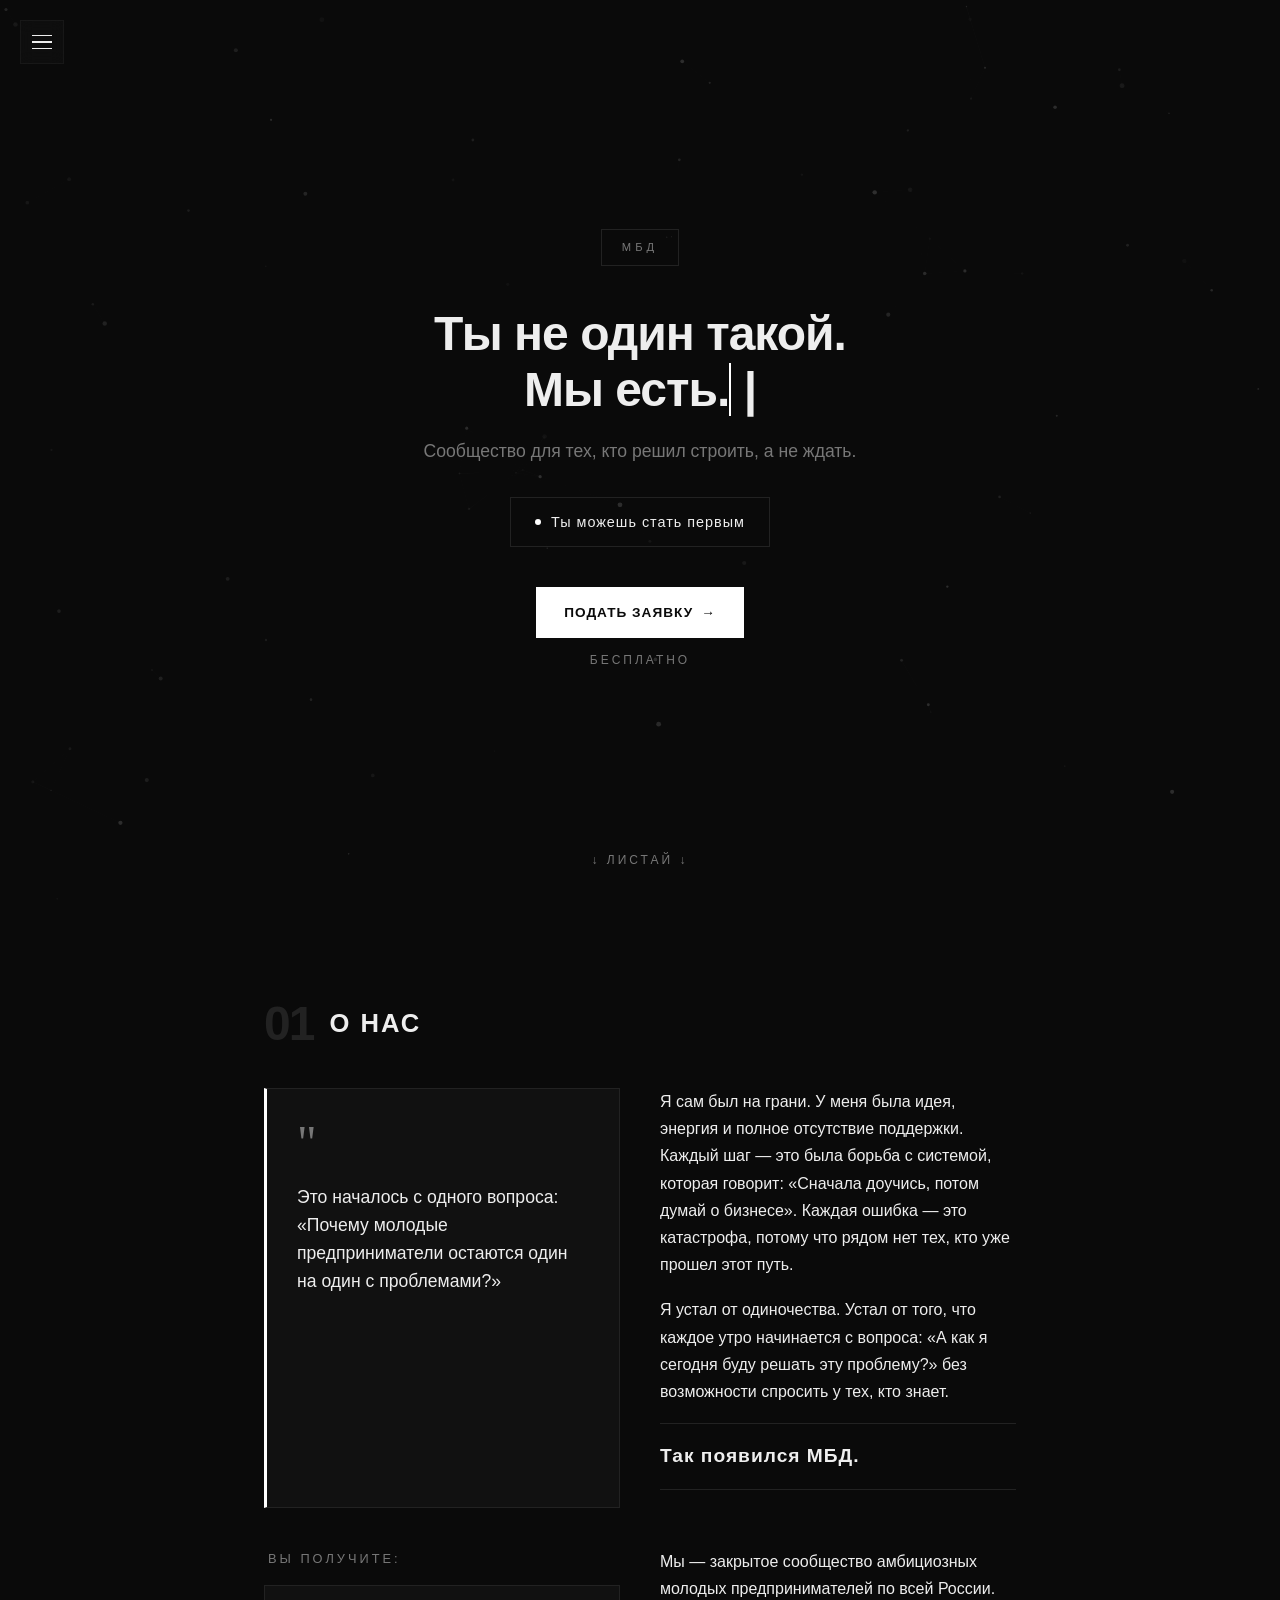
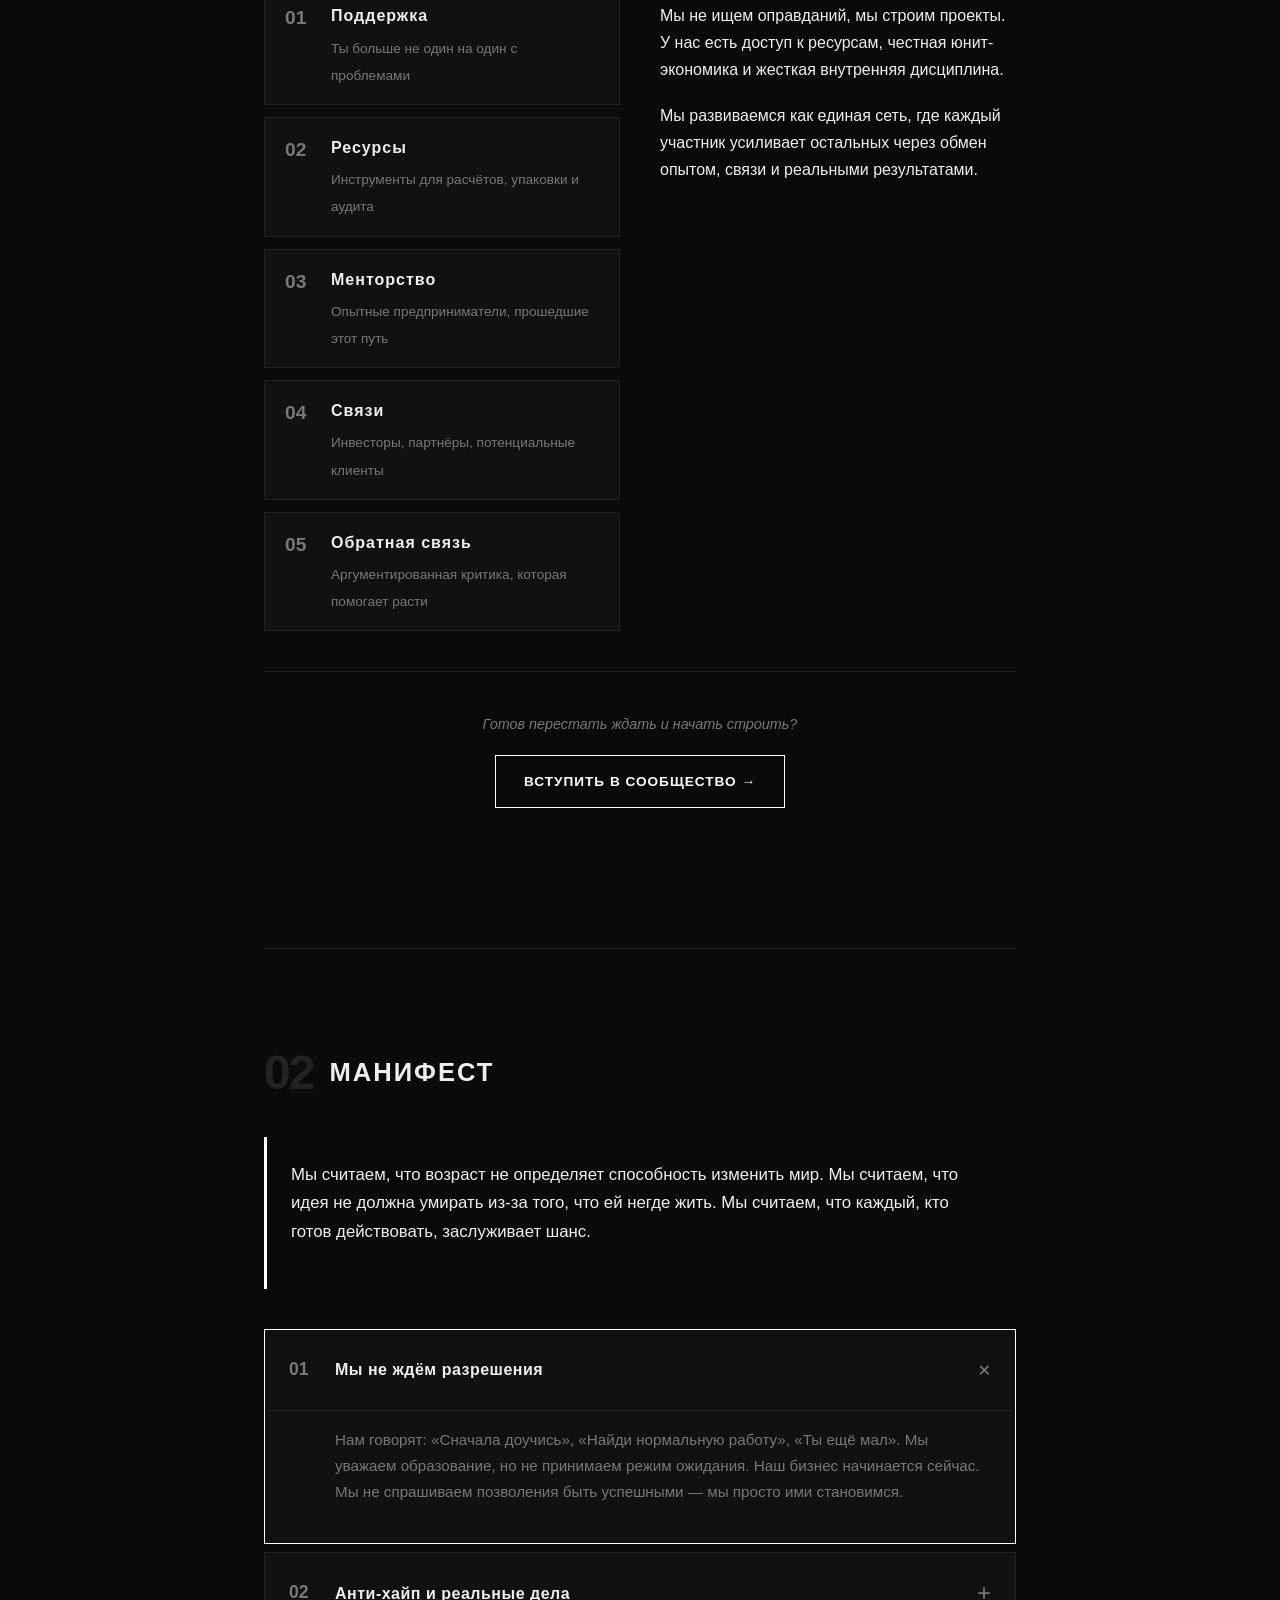
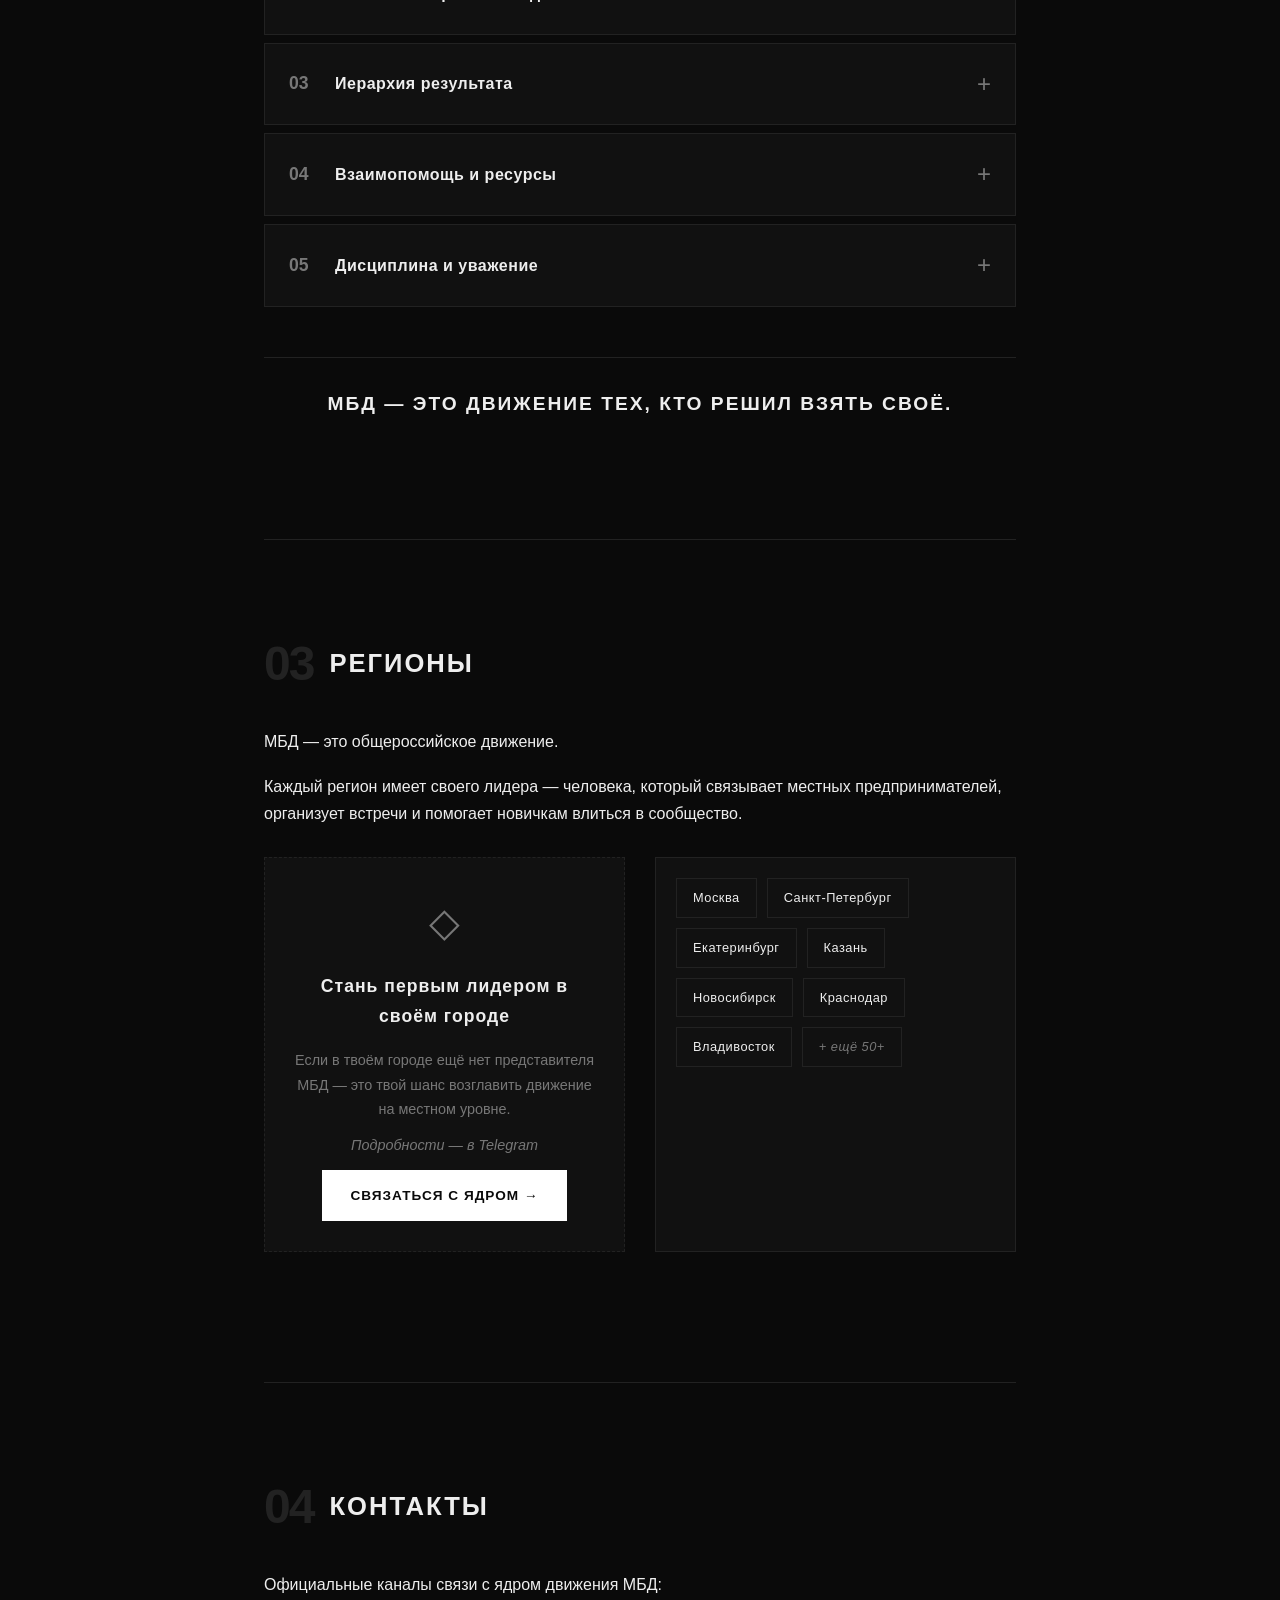
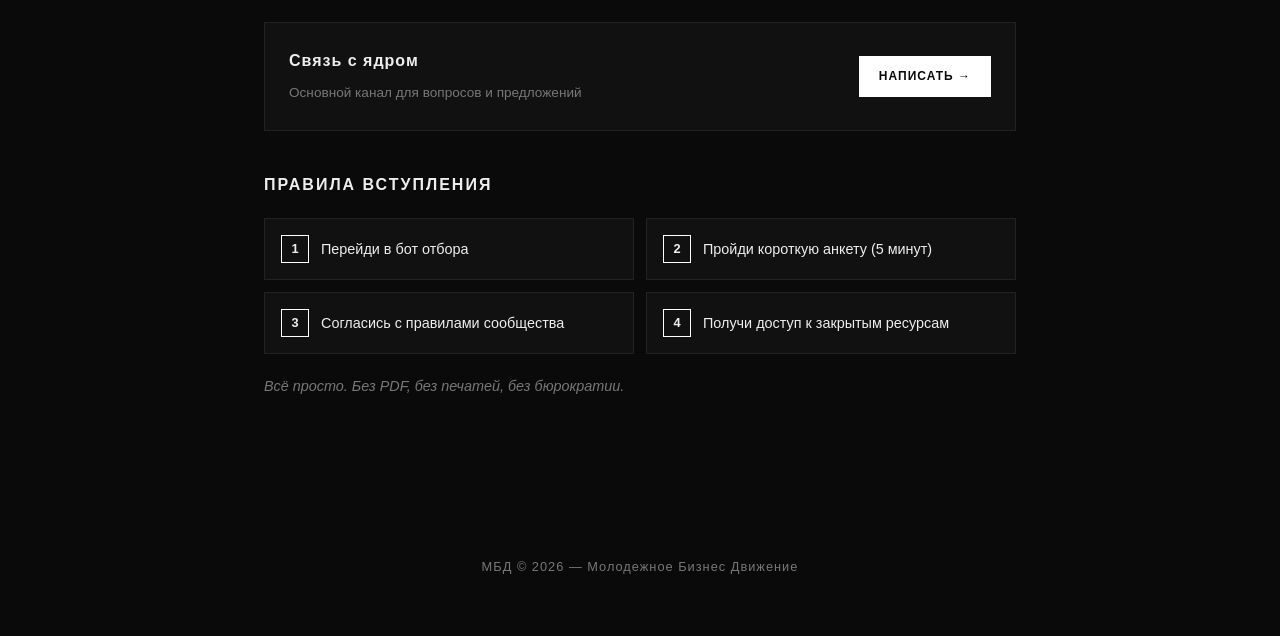
==== commit 08791f61: "ппп" ====
--- a/index.html
+++ b/index.html
@@ -253,7 +253,7 @@
                 <span class="contact-label">Связь с ядром</span>
                 <span class="contact-desc">Основной канал для вопросов и предложений</span>
             </div>
-            <a href="https://t.me/g82891y48927kf93" class="btn btn-primary btn-small" target="_blank">Написать →</a>
+            <a href="https://t.me/p2938819u4" class="btn btn-primary btn-small" target="_blank">Написать →</a>
         </div>
 
         <div class="rules-block reveal">
--- a/css/styles.css
+++ b/css/styles.css
@@ -63,8 +63,10 @@
     top: 20px;
     left: 20px;
     z-index: 1001;
-    background: var(--surface);
-    border: 1px solid var(--line);
+    background: rgba(17, 17, 17, 0.6);
+    backdrop-filter: blur(8px);
+    -webkit-backdrop-filter: blur(8px);
+    border: 1px solid rgba(34, 34, 34, 0.5);
     width: 44px;
     height: 44px;
     display: flex;
@@ -74,6 +76,11 @@
     gap: 5px;
     cursor: pointer;
     transition: all 0.3s;
+}
+
+.menu-toggle:hover {
+    background: rgba(17, 17, 17, 0.9);
+    border-color: var(--line);
 }
 
 .menu-toggle span {
@@ -895,6 +902,9 @@
         height: 38px;
         top: 12px;
         left: 12px;
+        background: rgba(17, 17, 17, 0.5);
+        backdrop-filter: blur(6px);
+        -webkit-backdrop-filter: blur(6px);
     }
 
     .menu-toggle span {
